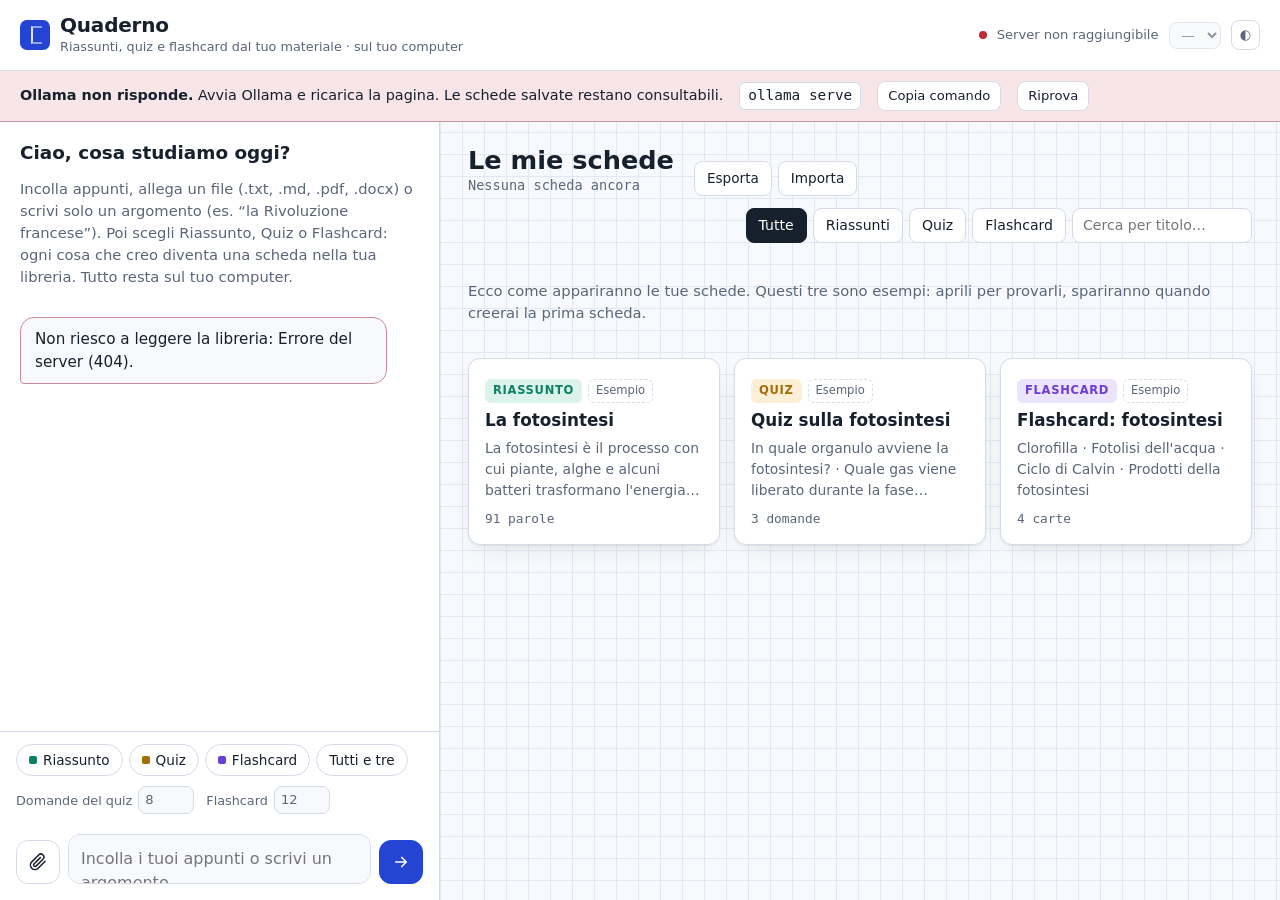
==== web/index.html @ 77e9169e "Primo commit: Quaderno Locale App di studio locale (FastAPI + Ollama + SQLite) che genera riassunti," ====
<!DOCTYPE html>
<html lang="it">
<head>
<meta charset="utf-8">
<meta name="viewport" content="width=device-width, initial-scale=1">
<title>Quaderno locale</title>
<link rel="stylesheet" href="styles.css">
</head>
<body>
<header class="top">
  <div class="logo">
    <div class="logo-mark" aria-hidden="true"></div>
    <div><h1>Quaderno</h1><small>Riassunti, quiz e flashcard dal tuo materiale · sul tuo computer</small></div>
  </div>
  <div class="status" id="status">
    <span class="dot" id="olDot"></span>
    <span class="mtxt" id="olTxt">Controllo Ollama…</span>
    <select id="modelSel" aria-label="Modello attivo" disabled><option>—</option></select>
    <button class="themebtn" id="themeBtn" title="Cambia tema" aria-label="Cambia tema">◐</button>
  </div>
</header>
<div class="banner" id="banner" role="status">
  <span id="bannerTxt"><b>Ollama non risponde.</b> Avvia Ollama e ricarica la pagina. Le schede salvate restano consultabili.</span>
  <code id="bannerCmd">ollama serve</code>
  <button id="bannerCopy">Copia comando</button>
  <button id="bannerRetry">Riprova</button>
</div>
<nav class="tabs" role="tablist">
  <button role="tab" id="tabChat" aria-selected="true">Chat</button>
  <button role="tab" id="tabLib" aria-selected="false">Le mie schede <span id="tabCount"></span></button>
</nav>

<main class="app" id="app" data-tab="chat">
  <section class="chat" aria-label="Chat con il tutor">
    <div class="chat-log" id="log">
      <div class="intro">
        <h2>Ciao, cosa studiamo oggi?</h2>
        <p>Incolla appunti, allega un file (.txt, .md, .pdf, .docx) o scrivi solo un argomento (es. “la Rivoluzione francese”). Poi scegli Riassunto, Quiz o Flashcard: ogni cosa che creo diventa una scheda nella tua libreria. Tutto resta sul tuo computer.</p>
      </div>
    </div>
    <div class="composer">
      <div class="chips" id="chips">
        <button class="chip" data-ask="summary"><span class="sw t-summary"></span>Riassunto</button>
        <button class="chip" data-ask="quiz"><span class="sw t-quiz"></span>Quiz</button>
        <button class="chip" data-ask="flashcards"><span class="sw t-flashcards"></span>Flashcard</button>
        <button class="chip" data-ask="all">Tutti e tre</button>
      </div>
      <div class="counts">
        <label>Domande del quiz <input type="number" id="nQuiz" min="3" max="20" value="8"></label>
        <label>Flashcard <input type="number" id="nCards" min="4" max="40" value="12"></label>
      </div>
      <div class="attached" id="attached" hidden></div>
      <div class="input-row">
        <label class="iconbtn" for="file" title="Allega un file (.txt, .md, .pdf, .docx)">
          <svg width="18" height="18" viewBox="0 0 24 24" fill="none" stroke="currentColor" stroke-width="2" stroke-linecap="round" stroke-linejoin="round" aria-hidden="true"><path d="M21.4 11.1l-9.2 9.2a6 6 0 01-8.5-8.5l9.2-9.2a4 4 0 015.7 5.7l-9.2 9.2a2 2 0 01-2.8-2.8l8.5-8.5"/></svg>
          <span style="position:absolute;width:1px;height:1px;overflow:hidden;clip:rect(0 0 0 0)">Allega file</span>
        </label>
        <input type="file" id="file" accept=".txt,.md,.markdown,.pdf,.docx,text/plain,application/pdf,application/vnd.openxmlformats-officedocument.wordprocessingml.document" hidden>
        <textarea id="input" rows="1" placeholder="Incolla i tuoi appunti o scrivi un argomento…"></textarea>
        <button class="iconbtn send" id="send" title="Invia" aria-label="Invia">
          <svg width="18" height="18" viewBox="0 0 24 24" fill="none" stroke="currentColor" stroke-width="2.2" stroke-linecap="round" stroke-linejoin="round" aria-hidden="true"><path d="M5 12h14M13 6l6 6-6 6"/></svg>
        </button>
      </div>
    </div>
  </section>

  <section class="library" aria-label="Libreria schede">
    <div class="lib-head">
      <div><h2>Le mie schede</h2><div class="count" id="count"></div></div>
      <div class="lib-tools">
        <button id="exportBtn" title="Scarica tutte le schede in un file JSON">Esporta</button>
        <button id="importBtn" title="Reimporta schede da un file JSON">Importa</button>
        <input type="file" id="importFile" accept=".json,application/json" hidden>
      </div>
      <div class="filters" id="filters">
        <button data-f="all" aria-pressed="true">Tutte</button>
        <button data-f="summary" aria-pressed="false">Riassunti</button>
        <button data-f="quiz" aria-pressed="false">Quiz</button>
        <button data-f="flashcards" aria-pressed="false">Flashcard</button>
        <input type="search" id="search" placeholder="Cerca per titolo…" aria-label="Cerca schede">
      </div>
    </div>
    <div class="grid" id="grid"></div>
  </section>
</main>

<div class="viewer" id="viewer" role="dialog" aria-modal="true" aria-labelledby="vTitle">
  <div class="sheet" id="sheet"></div>
</div>

<script src="vendor/marked.min.js"></script>
<script src="vendor/purify.min.js"></script>
<script src="app.js"></script>
</body>
</html>
---- web/styles.css ----
/* Derivato da reference/quaderno-reference.html. Font di sistema: nessuna richiesta di rete esterna. */
/* Layout: notebook on squared paper. Left column = chat with the tutor, right = library of saved cards. Phone: two tabs. */
:root {
  --paper: #f7f9fc;
  --sheet: #ffffff;
  --grid: #e2e8f1;
  --ink: #17202d;
  --ink-soft: #5a6678;
  --pen: #2445d4;
  --pen-soft: #e6ebfd;
  --sum: #0d7f66;   --sum-soft: #dcf3ec;
  --quiz: #a86a06;  --quiz-soft: #fbefd6;
  --card: #6d3bd8;  --card-soft: #ece4fc;
  --good: #11804a;  --bad: #c0283c;
  --line: #d5dce7;
  --shadow: 0 1px 2px rgba(23,32,45,.06), 0 8px 24px -12px rgba(23,32,45,.18);
  --f-display: ui-rounded, "SF Pro Rounded", "Segoe UI Variable Display", "Segoe UI", "Cantarell", "Ubuntu", system-ui, sans-serif;
  --f-body: system-ui, -apple-system, "Segoe UI", "Noto Sans", "Ubuntu", "Cantarell", sans-serif;
  --f-mono: ui-monospace, "SF Mono", "Cascadia Mono", "JetBrains Mono", "DejaVu Sans Mono", monospace;
  color-scheme: light;
}
@media (prefers-color-scheme: dark) {
  :root:not([data-theme="light"]) {
    --paper: #10151d; --sheet: #171e29; --grid: #1c2431; --ink: #e8edf5; --ink-soft: #97a3b6;
    --pen: #8aa2ff; --pen-soft: #1f2a4d; --sum: #4fd1ad; --sum-soft: #12352d; --quiz: #f0b545; --quiz-soft: #3a2c10;
    --card: #b69cff; --card-soft: #2c2148; --good: #4ccf86; --bad: #ff6b7d; --line: #2a3445;
    --shadow: 0 1px 2px rgba(0,0,0,.3), 0 8px 24px -12px rgba(0,0,0,.6);
    color-scheme: dark;
  }
}
:root[data-theme="dark"] {
  --paper: #10151d; --sheet: #171e29; --grid: #1c2431; --ink: #e8edf5; --ink-soft: #97a3b6;
  --pen: #8aa2ff; --pen-soft: #1f2a4d; --sum: #4fd1ad; --sum-soft: #12352d; --quiz: #f0b545; --quiz-soft: #3a2c10;
  --card: #b69cff; --card-soft: #2c2148; --good: #4ccf86; --bad: #ff6b7d; --line: #2a3445;
  --shadow: 0 1px 2px rgba(0,0,0,.3), 0 8px 24px -12px rgba(0,0,0,.6);
  color-scheme: dark;
}
* { box-sizing: border-box; }
html, body { height: 100%; margin: 0; }
body {
  font-family: var(--f-body); color: var(--ink); background-color: var(--paper);
  background-image: linear-gradient(var(--grid) 1px, transparent 1px), linear-gradient(90deg, var(--grid) 1px, transparent 1px);
  background-size: 22px 22px; font-size: 16px; line-height: 1.5;
  display: flex; flex-direction: column;
}
button, input, textarea, select { font: inherit; color: inherit; }
button { cursor: pointer; }
:focus-visible { outline: 2px solid var(--pen); outline-offset: 2px; }
h1, h2, h3 { font-family: var(--f-display); text-wrap: balance; margin: 0; line-height: 1.15; }

header.top {
  display: flex; align-items: center; gap: 16px; padding: 14px 20px;
  background: var(--sheet); border-bottom: 1px solid var(--line);
}
.logo { display: flex; align-items: center; gap: 10px; }
.logo-mark { width: 30px; height: 30px; border-radius: 7px; background: var(--pen); position: relative; }
.logo-mark::after { content: ""; position: absolute; inset: 6px 8px 6px 11px; border-left: 2px solid rgba(255,255,255,.85); border-top: 2px solid rgba(255,255,255,.5); border-bottom: 2px solid rgba(255,255,255,.5); }
.logo h1 { font-size: 1.25rem; font-weight: 700; letter-spacing: -.01em; }
.logo small { display: block; color: var(--ink-soft); font-size: .8rem; font-family: var(--f-body); }
.store-note { margin-left: auto; font-size: .8rem; color: var(--ink-soft); display: flex; align-items: center; gap: 6px; }
.dot { width: 8px; height: 8px; border-radius: 50%; background: var(--ink-soft); }
.dot.ok { background: var(--good); }
.tabs { display: none; }

main.app { flex: 1; min-height: 0; display: grid; grid-template-columns: minmax(340px, 440px) 1fr; }

/* Chat */
.chat { display: flex; flex-direction: column; min-height: 0; background: var(--sheet); border-right: 1px solid var(--line); }
.chat-log { flex: 1; overflow-y: auto; padding: 20px; display: flex; flex-direction: column; gap: 14px; }
.msg { max-width: 92%; padding: 10px 14px; border-radius: 14px; font-size: .95rem; overflow-wrap: anywhere; }
.msg.user { align-self: flex-end; background: var(--pen); color: #fff; border-bottom-right-radius: 4px; white-space: pre-wrap; }
.msg.bot { align-self: flex-start; background: var(--paper); border: 1px solid var(--line); border-bottom-left-radius: 4px; }
.msg.bot p { margin: 0 0 .5em; } .msg.bot p:last-child { margin-bottom: 0; }
.msg.bot ul, .msg.bot ol { margin: .3em 0; padding-left: 1.2em; }
.msg.thinking { color: var(--ink-soft); font-style: italic; }
.made { display: flex; flex-wrap: wrap; gap: 6px; margin-top: 8px; }
.made button { border: 0; border-radius: 999px; padding: 5px 12px; font-size: .85rem; font-weight: 700; }
.intro { color: var(--ink-soft); font-size: .92rem; }
.intro h2 { color: var(--ink); font-size: 1.15rem; margin-bottom: 6px; }

.composer { border-top: 1px solid var(--line); padding: 12px 16px 16px; display: flex; flex-direction: column; gap: 10px; }
.chips { display: flex; gap: 6px; flex-wrap: wrap; }
.chip { border: 1px solid var(--line); background: var(--sheet); border-radius: 999px; padding: 5px 12px; font-size: .85rem; }
.chip:hover { border-color: var(--pen); color: var(--pen); }
.chip .sw { display: inline-block; width: 8px; height: 8px; border-radius: 2px; margin-right: 6px; vertical-align: 1px; }
.input-row { display: flex; gap: 8px; align-items: flex-end; }
.input-row textarea {
  flex: 1; resize: none; min-height: 48px; max-height: 200px; border: 1px solid var(--line); border-radius: 12px;
  padding: 12px; background: var(--paper);
}
.input-row textarea:focus { outline: none; border-color: var(--pen); }
.iconbtn { width: 44px; height: 44px; border-radius: 12px; border: 1px solid var(--line); background: var(--sheet); display: grid; place-items: center; flex-shrink: 0; }
.iconbtn:hover { border-color: var(--pen); color: var(--pen); }
.send { background: var(--pen); color: #fff; border-color: var(--pen); }
.send:hover { color: #fff; filter: brightness(1.1); }
.send:disabled { opacity: .45; cursor: default; }
.attached { font-size: .82rem; color: var(--ink-soft); display: flex; align-items: center; gap: 8px; }
.attached button { border: 0; background: none; color: var(--bad); padding: 0; font-size: .82rem; }

/* Library */
.library { overflow-y: auto; padding: 24px 28px 40px; min-height: 0; }
.lib-head { display: flex; flex-wrap: wrap; align-items: end; gap: 12px 20px; margin-bottom: 18px; }
.lib-head h2 { font-size: 1.6rem; }
.lib-head .count { font-family: var(--f-mono); font-size: .85rem; color: var(--ink-soft); }
.filters { display: flex; gap: 6px; flex-wrap: wrap; margin-left: auto; align-items: center; }
.filters button { border: 1px solid var(--line); background: var(--sheet); border-radius: 8px; padding: 6px 12px; font-size: .88rem; }
.filters button[aria-pressed="true"] { background: var(--ink); color: var(--sheet); border-color: var(--ink); }
.filters input { border: 1px solid var(--line); background: var(--sheet); border-radius: 8px; padding: 6px 10px; width: 180px; font-size: .88rem; }
.grid { display: grid; grid-template-columns: repeat(auto-fill, minmax(230px, 1fr)); gap: 14px; }
.tile {
  text-align: left; background: var(--sheet); border: 1px solid var(--line); border-radius: 12px; padding: 0;
  box-shadow: var(--shadow); display: flex; flex-direction: column; overflow: hidden; transition: transform .15s ease, border-color .15s;
}
.tile:hover { transform: translateY(-2px); border-color: var(--ink-soft); }
.tile .band { height: 6px; }
.tile .body { padding: 14px 16px 16px; display: flex; flex-direction: column; gap: 8px; flex: 1; }
.tile h3 { font-size: 1.05rem; font-weight: 700; }
.tile .meta { display: flex; justify-content: space-between; gap: 8px; font-size: .8rem; color: var(--ink-soft); margin-top: auto; font-family: var(--f-mono); }
.tile .peek { font-size: .87rem; color: var(--ink-soft); display: -webkit-box; -webkit-line-clamp: 3; -webkit-box-orient: vertical; overflow: hidden; }
.pill { align-self: flex-start; font-size: .72rem; font-weight: 700; text-transform: uppercase; letter-spacing: .06em; padding: 3px 8px; border-radius: 6px; }
.t-summary .band, .sw.t-summary { background: var(--sum); } .t-summary .pill, .pill.t-summary, .made .t-summary { background: var(--sum-soft); color: var(--sum); }
.t-quiz .band, .sw.t-quiz { background: var(--quiz); } .t-quiz .pill, .pill.t-quiz, .made .t-quiz { background: var(--quiz-soft); color: var(--quiz); }
.t-flashcards .band, .sw.t-flashcards { background: var(--card); } .t-flashcards .pill, .pill.t-flashcards, .made .t-flashcards { background: var(--card-soft); color: var(--card); }
.example-tag { font-size: .72rem; color: var(--ink-soft); border: 1px dashed var(--line); border-radius: 6px; padding: 2px 7px; }
.empty-note { grid-column: 1 / -1; color: var(--ink-soft); font-size: .92rem; padding: 4px 0 6px; }

/* Viewer */
.viewer { position: fixed; inset: 0; background: rgba(10,14,22,.5); display: none; align-items: flex-start; justify-content: center; padding: 32px 16px; overflow-y: auto; z-index: 10; }
.viewer.open { display: flex; }
.sheet { background: var(--sheet); border-radius: 16px; width: min(760px, 100%); box-shadow: var(--shadow); border: 1px solid var(--line); overflow: hidden; }
.sheet-head { padding: 20px 24px 16px; border-bottom: 1px solid var(--line); display: flex; gap: 16px; align-items: flex-start; }
.sheet-head .titles { flex: 1; display: flex; flex-direction: column; gap: 6px; }
.sheet-head h2 { font-size: 1.5rem; }
.sheet-head .sub { font-size: .82rem; color: var(--ink-soft); font-family: var(--f-mono); }
.sheet-actions { display: flex; gap: 6px; }
.btn { border: 1px solid var(--line); background: var(--sheet); border-radius: 10px; padding: 8px 14px; font-size: .9rem; font-weight: 700; }
.btn:hover { border-color: var(--ink-soft); }
.btn.primary { background: var(--pen); border-color: var(--pen); color: #fff; }
.btn.danger { color: var(--bad); }
.btn.danger.armed { background: var(--bad); color: #fff; border-color: var(--bad); }
.sheet-body { padding: 22px 24px 28px; }

.prose { max-width: 65ch; }
.prose h1, .prose h2, .prose h3 { margin: 1.1em 0 .4em; font-size: 1.15rem; }
.prose p { margin: 0 0 .8em; }
.prose ul, .prose ol { padding-left: 1.3em; margin: 0 0 .8em; }
.prose li { margin-bottom: .25em; }
.prose strong { color: var(--ink); }
.keypoints { margin-top: 20px; padding: 14px 18px; border-left: 4px solid var(--sum); background: var(--sum-soft); border-radius: 0 10px 10px 0; }
.keypoints h3 { font-size: .9rem; text-transform: uppercase; letter-spacing: .06em; color: var(--sum); margin-bottom: 6px; }
.keypoints ul { margin: 0; padding-left: 1.2em; }

.progress { display: flex; align-items: center; gap: 12px; margin-bottom: 18px; font-family: var(--f-mono); font-size: .85rem; color: var(--ink-soft); }
.bar { flex: 1; height: 6px; background: var(--grid); border-radius: 3px; overflow: hidden; }
.bar i { display: block; height: 100%; background: var(--quiz); transition: width .25s; }
.question { font-size: 1.2rem; font-weight: 700; margin-bottom: 16px; font-family: var(--f-display); }
.options { display: flex; flex-direction: column; gap: 8px; }
.opt { text-align: left; border: 1.5px solid var(--line); background: var(--sheet); border-radius: 10px; padding: 12px 14px; display: flex; gap: 12px; align-items: flex-start; }
.opt:hover:not(:disabled) { border-color: var(--quiz); }
.opt .k { font-family: var(--f-mono); font-size: .85rem; width: 24px; height: 24px; border-radius: 6px; background: var(--grid); display: grid; place-items: center; flex-shrink: 0; }
.opt.right { border-color: var(--good); background: color-mix(in srgb, var(--good) 10%, var(--sheet)); }
.opt.wrong { border-color: var(--bad); background: color-mix(in srgb, var(--bad) 10%, var(--sheet)); }
.opt:disabled { cursor: default; }
.explain { margin-top: 14px; padding: 12px 14px; border-radius: 10px; background: var(--paper); border: 1px solid var(--line); font-size: .93rem; }
.explain b.ok { color: var(--good); } .explain b.ko { color: var(--bad); }
.row-end { display: flex; justify-content: flex-end; gap: 8px; margin-top: 18px; }
.score { text-align: center; padding: 10px 0 4px; }
.score .big { font-family: var(--f-display); font-size: 3.2rem; font-weight: 700; color: var(--quiz); font-variant-numeric: tabular-nums; }
.score p { color: var(--ink-soft); margin: 4px 0 16px; }
.review { text-align: left; display: flex; flex-direction: column; gap: 8px; margin-top: 10px; }
.review div { font-size: .9rem; padding: 8px 12px; border-radius: 8px; background: var(--paper); border-left: 3px solid var(--good); }
.review div.miss { border-left-color: var(--bad); }

.fc-stage { perspective: 1200px; }
.fc { position: relative; height: 280px; cursor: pointer; transform-style: preserve-3d; transition: transform .45s ease; border: 0; background: none; width: 100%; padding: 0; }
.fc.flipped { transform: rotateY(180deg); }
.fc-face { position: absolute; inset: 0; backface-visibility: hidden; border-radius: 14px; padding: 28px; display: flex; flex-direction: column; align-items: center; justify-content: center; text-align: center; border: 1.5px solid var(--line); background: var(--sheet); overflow-y: auto; box-shadow: var(--shadow); }
.fc-face .lbl { position: absolute; top: 12px; left: 16px; font-size: .72rem; text-transform: uppercase; letter-spacing: .08em; color: var(--ink-soft); font-weight: 700; }
.fc-face .txt { font-size: 1.2rem; font-weight: 700; font-family: var(--f-display); }
.fc-back { transform: rotateY(180deg); background: var(--card-soft); border-color: var(--card); }
.fc-back .txt { font-family: var(--f-body); font-weight: 400; font-size: 1.05rem; }
.fc-nav { display: flex; align-items: center; justify-content: space-between; gap: 10px; margin-top: 18px; flex-wrap: wrap; }
.fc-nav .pos { font-family: var(--f-mono); color: var(--ink-soft); font-size: .9rem; }
.fc-nav .grp { display: flex; gap: 8px; }
.know { display: flex; gap: 8px; justify-content: center; margin-top: 14px; }
.know .btn.ok { color: var(--good); } .know .btn.ko { color: var(--bad); }
.hint { text-align: center; color: var(--ink-soft); font-size: .85rem; margin-top: 10px; }

@media (max-width: 820px) {
  main.app { grid-template-columns: 1fr; }
  .tabs { display: flex; gap: 4px; padding: 6px 16px 0; background: var(--sheet); border-bottom: 1px solid var(--line); }
  .tabs button { flex: 1; border: 0; background: none; padding: 10px; font-weight: 700; color: var(--ink-soft); border-bottom: 3px solid transparent; }
  .tabs button[aria-selected="true"] { color: var(--pen); border-bottom-color: var(--pen); }
  main.app[data-tab="chat"] .library, main.app[data-tab="lib"] .chat { display: none; }
  .chat { border-right: 0; }
  .library { padding: 18px 16px 32px; }
  .filters { margin-left: 0; } .filters input { width: 100%; }
  .store-note span.txt { display: none; }
  .fc { height: 240px; }
  .sheet-head { flex-direction: column; }
}
@media (prefers-reduced-motion: reduce) { .fc, .tile, .bar i { transition: none; } }

/* ---------- Aggiunte per la versione locale ---------- */
.status { margin-left: auto; display: flex; align-items: center; gap: 10px; font-size: .82rem; color: var(--ink-soft); }
.status .dot.bad { background: var(--bad); }
.status select { border: 1px solid var(--line); background: var(--paper); border-radius: 8px; padding: 4px 8px; font-size: .82rem; max-width: 220px; }
.status .themebtn { border: 1px solid var(--line); background: var(--sheet); border-radius: 8px; padding: 4px 8px; font-size: .82rem; }
.banner { display: none; gap: 10px 16px; align-items: center; flex-wrap: wrap; padding: 10px 20px; background: color-mix(in srgb, var(--bad) 12%, var(--sheet)); border-bottom: 1px solid color-mix(in srgb, var(--bad) 40%, var(--line)); font-size: .9rem; }
.banner.show { display: flex; }
.banner.warn { background: var(--quiz-soft); border-bottom-color: color-mix(in srgb, var(--quiz) 40%, var(--line)); }
.banner code { font-family: var(--f-mono); background: var(--sheet); border: 1px solid var(--line); border-radius: 6px; padding: 2px 8px; }
.banner button { border: 1px solid var(--line); background: var(--sheet); border-radius: 8px; padding: 4px 10px; font-size: .82rem; }
.counts { display: flex; gap: 12px; flex-wrap: wrap; font-size: .8rem; color: var(--ink-soft); align-items: center; }
.counts label { display: flex; align-items: center; gap: 6px; }
.counts input { width: 56px; border: 1px solid var(--line); background: var(--paper); border-radius: 8px; padding: 3px 6px; font-size: .82rem; }
.chip:disabled { opacity: .45; cursor: default; }
.gen { display: flex; flex-direction: column; gap: 8px; min-width: 240px; }
.gen .bar i { background: var(--pen); }
.gen .bar i.indet { width: 30% !important; animation: indet 1.4s ease-in-out infinite; }
@keyframes indet { 0% { margin-left: -30%; } 100% { margin-left: 100%; } }
.gen .row { display: flex; align-items: center; gap: 10px; justify-content: space-between; font-size: .85rem; color: var(--ink-soft); }
.gen .row button { border: 1px solid var(--line); background: var(--sheet); border-radius: 8px; padding: 3px 10px; font-size: .8rem; color: var(--bad); }
.msg.err { border-color: color-mix(in srgb, var(--bad) 45%, var(--line)); }
.lib-tools { display: flex; gap: 6px; }
.lib-tools button { border: 1px solid var(--line); background: var(--sheet); border-radius: 8px; padding: 6px 12px; font-size: .85rem; }
.lib-tools button:hover { border-color: var(--pen); color: var(--pen); }
.tile { color: inherit; font: inherit; cursor: pointer; }
@media (max-width: 820px) {
  .status .mtxt { display: none; }
  .status select { max-width: 130px; }
  header.top { padding: 12px 16px; }
  .banner { padding: 10px 16px; }
}
@media (prefers-reduced-motion: reduce) { .gen .bar i.indet { animation: none; } }
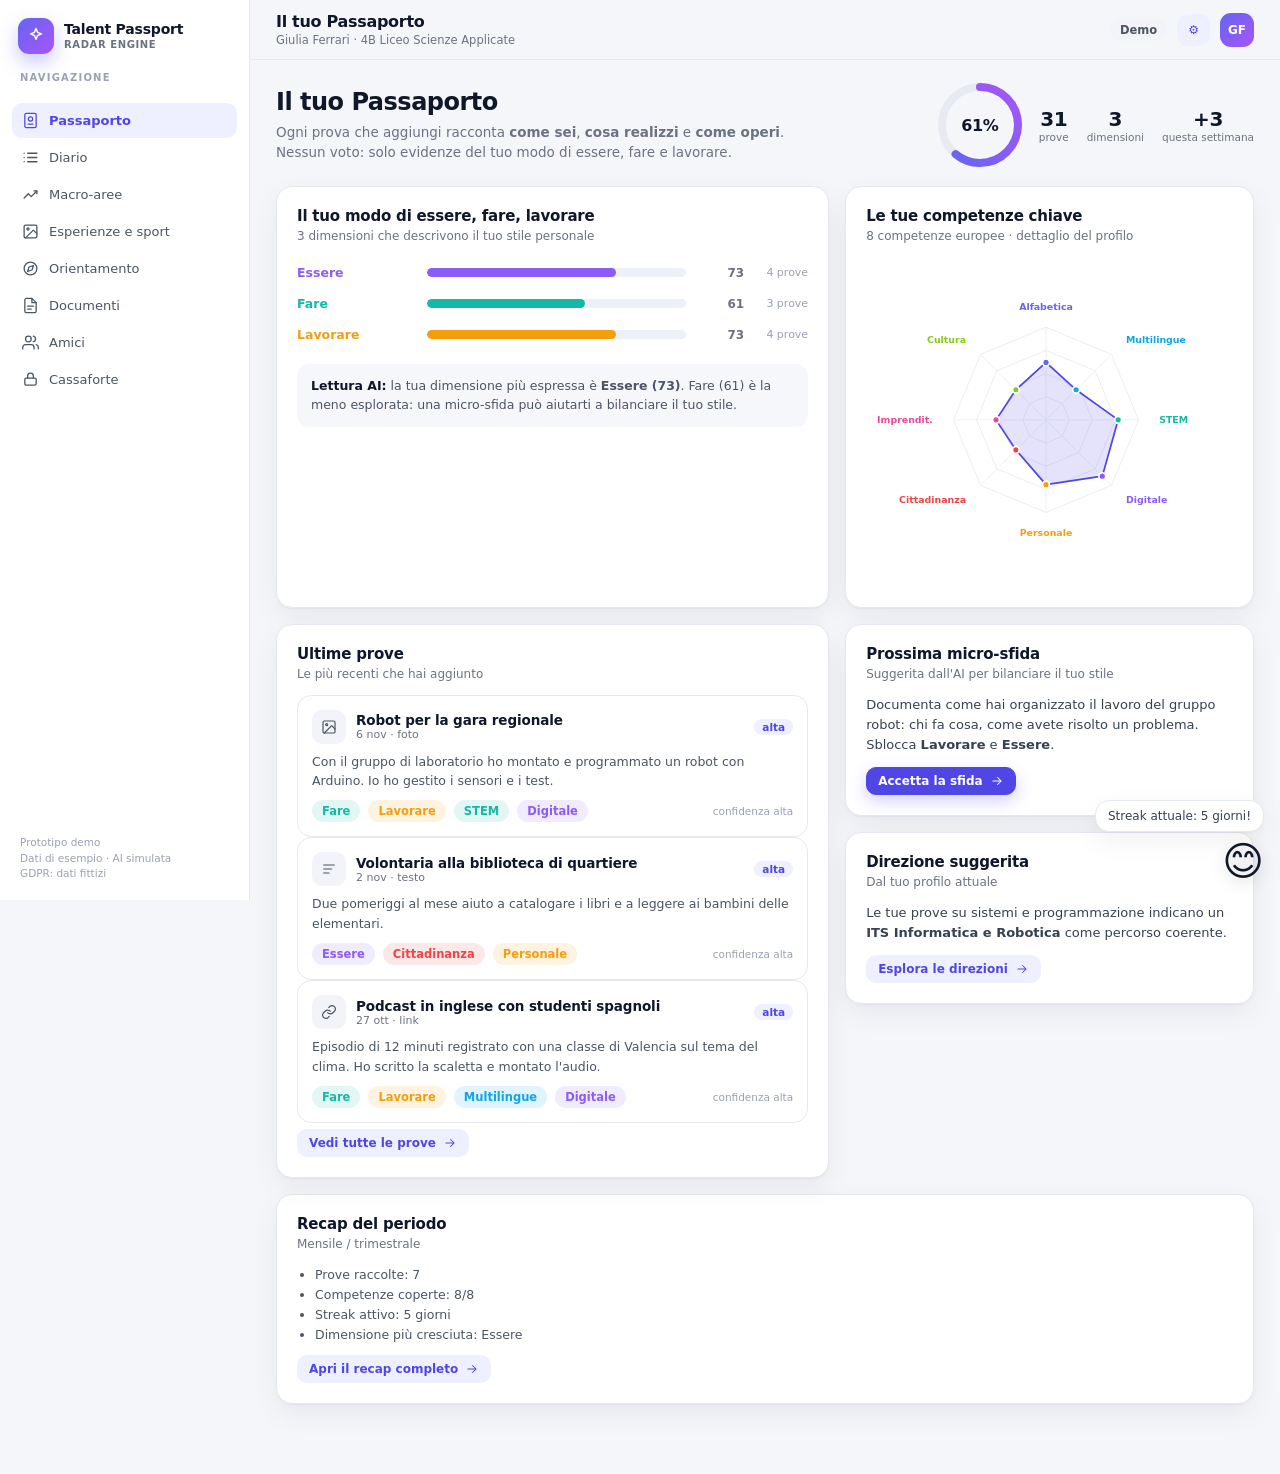
==== commit db80c9f9: "Integra il tutor AI (ex Quaderno) in Talent Radar - Talent Radar spostato in web/ e servito dal back" ====
--- a/web/index.html
+++ b/web/index.html
@@ -1,95 +1,32 @@
 <!DOCTYPE html>
 <html lang="it">
 <head>
-<meta charset="utf-8">
-<meta name="viewport" content="width=device-width, initial-scale=1">
-<title>Quaderno locale</title>
-<link rel="stylesheet" href="styles.css">
+<meta charset="UTF-8" />
+<meta name="viewport" content="width=device-width, initial-scale=1.0" />
+<title>Talent Passport – Radar engine</title>
+<link rel="icon" href="data:image/svg+xml,%3Csvg xmlns='http://www.w3.org/2000/svg' viewBox='0 0 100 100'%3E%3Ctext y='.9em' font-size='90'%3E%F0%9F%90%BC%3C/text%3E%3C/svg%3E" />
+<meta name="description" content="Talent Radar – Passaporto dei talenti: prove, badge, feedback e AI per scoprire e far crescere i talenti." />
+<link rel="stylesheet" href="styles.css" />
+<link rel="stylesheet" href="tutor.css" />
 </head>
 <body>
-<header class="top">
-  <div class="logo">
-    <div class="logo-mark" aria-hidden="true"></div>
-    <div><h1>Quaderno</h1><small>Riassunti, quiz e flashcard dal tuo materiale · sul tuo computer</small></div>
+<div class="app">
+  <aside class="sidebar" id="sidebar"></aside>
+  <div class="main">
+    <header class="topbar" id="topbar"></header>
+    <div id="view"></div>
   </div>
-  <div class="status" id="status">
-    <span class="dot" id="olDot"></span>
-    <span class="mtxt" id="olTxt">Controllo Ollama…</span>
-    <select id="modelSel" aria-label="Modello attivo" disabled><option>—</option></select>
-    <button class="themebtn" id="themeBtn" title="Cambia tema" aria-label="Cambia tema">◐</button>
-  </div>
-</header>
-<div class="banner" id="banner" role="status">
-  <span id="bannerTxt"><b>Ollama non risponde.</b> Avvia Ollama e ricarica la pagina. Le schede salvate restano consultabili.</span>
-  <code id="bannerCmd">ollama serve</code>
-  <button id="bannerCopy">Copia comando</button>
-  <button id="bannerRetry">Riprova</button>
 </div>
-<nav class="tabs" role="tablist">
-  <button role="tab" id="tabChat" aria-selected="true">Chat</button>
-  <button role="tab" id="tabLib" aria-selected="false">Le mie schede <span id="tabCount"></span></button>
-</nav>
+<div class="toast" id="toast"></div>
+<div class="modal-root" id="modalRoot"></div>
 
-<main class="app" id="app" data-tab="chat">
-  <section class="chat" aria-label="Chat con il tutor">
-    <div class="chat-log" id="log">
-      <div class="intro">
-        <h2>Ciao, cosa studiamo oggi?</h2>
-        <p>Incolla appunti, allega un file (.txt, .md, .pdf, .docx) o scrivi solo un argomento (es. “la Rivoluzione francese”). Poi scegli Riassunto, Quiz o Flashcard: ogni cosa che creo diventa una scheda nella tua libreria. Tutto resta sul tuo computer.</p>
-      </div>
-    </div>
-    <div class="composer">
-      <div class="chips" id="chips">
-        <button class="chip" data-ask="summary"><span class="sw t-summary"></span>Riassunto</button>
-        <button class="chip" data-ask="quiz"><span class="sw t-quiz"></span>Quiz</button>
-        <button class="chip" data-ask="flashcards"><span class="sw t-flashcards"></span>Flashcard</button>
-        <button class="chip" data-ask="all">Tutti e tre</button>
-      </div>
-      <div class="counts">
-        <label>Domande del quiz <input type="number" id="nQuiz" min="3" max="20" value="8"></label>
-        <label>Flashcard <input type="number" id="nCards" min="4" max="40" value="12"></label>
-      </div>
-      <div class="attached" id="attached" hidden></div>
-      <div class="input-row">
-        <label class="iconbtn" for="file" title="Allega un file (.txt, .md, .pdf, .docx)">
-          <svg width="18" height="18" viewBox="0 0 24 24" fill="none" stroke="currentColor" stroke-width="2" stroke-linecap="round" stroke-linejoin="round" aria-hidden="true"><path d="M21.4 11.1l-9.2 9.2a6 6 0 01-8.5-8.5l9.2-9.2a4 4 0 015.7 5.7l-9.2 9.2a2 2 0 01-2.8-2.8l8.5-8.5"/></svg>
-          <span style="position:absolute;width:1px;height:1px;overflow:hidden;clip:rect(0 0 0 0)">Allega file</span>
-        </label>
-        <input type="file" id="file" accept=".txt,.md,.markdown,.pdf,.docx,text/plain,application/pdf,application/vnd.openxmlformats-officedocument.wordprocessingml.document" hidden>
-        <textarea id="input" rows="1" placeholder="Incolla i tuoi appunti o scrivi un argomento…"></textarea>
-        <button class="iconbtn send" id="send" title="Invia" aria-label="Invia">
-          <svg width="18" height="18" viewBox="0 0 24 24" fill="none" stroke="currentColor" stroke-width="2.2" stroke-linecap="round" stroke-linejoin="round" aria-hidden="true"><path d="M5 12h14M13 6l6 6-6 6"/></svg>
-        </button>
-      </div>
-    </div>
-  </section>
-
-  <section class="library" aria-label="Libreria schede">
-    <div class="lib-head">
-      <div><h2>Le mie schede</h2><div class="count" id="count"></div></div>
-      <div class="lib-tools">
-        <button id="exportBtn" title="Scarica tutte le schede in un file JSON">Esporta</button>
-        <button id="importBtn" title="Reimporta schede da un file JSON">Importa</button>
-        <input type="file" id="importFile" accept=".json,application/json" hidden>
-      </div>
-      <div class="filters" id="filters">
-        <button data-f="all" aria-pressed="true">Tutte</button>
-        <button data-f="summary" aria-pressed="false">Riassunti</button>
-        <button data-f="quiz" aria-pressed="false">Quiz</button>
-        <button data-f="flashcards" aria-pressed="false">Flashcard</button>
-        <input type="search" id="search" placeholder="Cerca per titolo…" aria-label="Cerca schede">
-      </div>
-    </div>
-    <div class="grid" id="grid"></div>
-  </section>
-</main>
-
-<div class="viewer" id="viewer" role="dialog" aria-modal="true" aria-labelledby="vTitle">
-  <div class="sheet" id="sheet"></div>
-</div>
-
+<script src="data.js"></script>
+<script src="ui.js"></script>
+<script src="pages.js"></script>
+<script src="pages_extra.js"></script>
+<script src="app.js"></script>
 <script src="vendor/marked.min.js"></script>
 <script src="vendor/purify.min.js"></script>
-<script src="app.js"></script>
+<script src="tutor.js"></script>
 </body>
 </html>
--- a/web/styles.css
+++ b/web/styles.css
@@ -1,235 +1,123 @@
-/* Derivato da reference/quaderno-reference.html. Font di sistema: nessuna richiesta di rete esterna. */
-/* Layout: notebook on squared paper. Left column = chat with the tutor, right = library of saved cards. Phone: two tabs. */
-:root {
-  --paper: #f7f9fc;
-  --sheet: #ffffff;
-  --grid: #e2e8f1;
-  --ink: #17202d;
-  --ink-soft: #5a6678;
-  --pen: #2445d4;
-  --pen-soft: #e6ebfd;
-  --sum: #0d7f66;   --sum-soft: #dcf3ec;
-  --quiz: #a86a06;  --quiz-soft: #fbefd6;
-  --card: #6d3bd8;  --card-soft: #ece4fc;
-  --good: #11804a;  --bad: #c0283c;
-  --line: #d5dce7;
-  --shadow: 0 1px 2px rgba(23,32,45,.06), 0 8px 24px -12px rgba(23,32,45,.18);
-  --f-display: ui-rounded, "SF Pro Rounded", "Segoe UI Variable Display", "Segoe UI", "Cantarell", "Ubuntu", system-ui, sans-serif;
-  --f-body: system-ui, -apple-system, "Segoe UI", "Noto Sans", "Ubuntu", "Cantarell", sans-serif;
-  --f-mono: ui-monospace, "SF Mono", "Cascadia Mono", "JetBrains Mono", "DejaVu Sans Mono", monospace;
-  color-scheme: light;
-}
-@media (prefers-color-scheme: dark) {
-  :root:not([data-theme="light"]) {
-    --paper: #10151d; --sheet: #171e29; --grid: #1c2431; --ink: #e8edf5; --ink-soft: #97a3b6;
-    --pen: #8aa2ff; --pen-soft: #1f2a4d; --sum: #4fd1ad; --sum-soft: #12352d; --quiz: #f0b545; --quiz-soft: #3a2c10;
-    --card: #b69cff; --card-soft: #2c2148; --good: #4ccf86; --bad: #ff6b7d; --line: #2a3445;
-    --shadow: 0 1px 2px rgba(0,0,0,.3), 0 8px 24px -12px rgba(0,0,0,.6);
-    color-scheme: dark;
-  }
-}
-:root[data-theme="dark"] {
-  --paper: #10151d; --sheet: #171e29; --grid: #1c2431; --ink: #e8edf5; --ink-soft: #97a3b6;
-  --pen: #8aa2ff; --pen-soft: #1f2a4d; --sum: #4fd1ad; --sum-soft: #12352d; --quiz: #f0b545; --quiz-soft: #3a2c10;
-  --card: #b69cff; --card-soft: #2c2148; --good: #4ccf86; --bad: #ff6b7d; --line: #2a3445;
-  --shadow: 0 1px 2px rgba(0,0,0,.3), 0 8px 24px -12px rgba(0,0,0,.6);
-  color-scheme: dark;
-}
-* { box-sizing: border-box; }
-html, body { height: 100%; margin: 0; }
-body {
-  font-family: var(--f-body); color: var(--ink); background-color: var(--paper);
-  background-image: linear-gradient(var(--grid) 1px, transparent 1px), linear-gradient(90deg, var(--grid) 1px, transparent 1px);
-  background-size: 22px 22px; font-size: 16px; line-height: 1.5;
-  display: flex; flex-direction: column;
-}
-button, input, textarea, select { font: inherit; color: inherit; }
-button { cursor: pointer; }
-:focus-visible { outline: 2px solid var(--pen); outline-offset: 2px; }
-h1, h2, h3 { font-family: var(--f-display); text-wrap: balance; margin: 0; line-height: 1.15; }
+*{box-sizing:border-box}
+:root{--bg:#f5f6fa;--surface:#fff;--surface2:#f6f7fb;--soft:#f3f4f9;--track:#eef0f7;--ink:#0f172a;--text:#374151;--text2:#4b5563;--muted:#6b7280;--label:#9aa1b1;--line:#e6e8ef;--line-soft:#c7cbe0;--accent:#4f46e5;--accent-soft:#eef0ff;--violet:#8b5cf6;--green:#10b981;--amber:#f59e0b;--rose:#ef4444;--radius:16px;--shadow:0 1px 2px rgba(15,23,42,.04),0 10px 28px rgba(15,23,42,.06)}
+[data-theme="dark"]{--bg:#0b1220;--surface:#111a2c;--surface2:#16223a;--soft:#1b2942;--track:#253150;--ink:#e7ecf5;--text:#cbd5e1;--text2:#9aa7bd;--muted:#8b97ad;--label:#6b7890;--line:#24304a;--line-soft:#33425f;--accent:#818cf8;--accent-soft:#2a3160;--violet:#a78bfa;--green:#34d399;--amber:#fbbf24;--rose:#fb7185;--shadow:0 1px 2px rgba(0,0,0,.4),0 10px 28px rgba(0,0,0,.35)}
+html,body{margin:0;min-height:100%}
+body{font-family:"Segoe UI",system-ui,-apple-system,sans-serif;background:var(--bg);color:var(--ink);-webkit-font-smoothing:antialiased;transition:background .25s,color .25s}
+h1,h2,h3,h4,p{margin:0}button{font:inherit;cursor:pointer;border:0;background:none;color:inherit}input,textarea{font:inherit;color:inherit}a{color:inherit;text-decoration:none}.ic{flex:none;display:block}
+.app{display:flex;min-height:100vh}
+.sidebar{width:250px;flex:0 0 250px;background:var(--surface);border-right:1px solid var(--line);height:100vh;position:sticky;top:0;display:flex;flex-direction:column;padding:18px 12px;gap:18px}
+.brand{display:flex;align-items:center;gap:10px;padding:0 6px}
+.brand-mark{width:36px;height:36px;border-radius:11px;flex:none;background:linear-gradient(135deg,#6366f1,#a855f7);display:grid;place-items:center;color:#fff;box-shadow:0 8px 18px rgba(99,102,241,.35)}
+.brand-name{font-weight:700;font-size:14px;letter-spacing:-.2px;line-height:1.1}
+.brand-sub{font-size:10px;color:var(--muted);letter-spacing:.06em;text-transform:uppercase;font-weight:600;margin-top:2px}
+.role-switch{display:flex;background:var(--soft);border-radius:11px;padding:3px;gap:3px}
+.role-switch button{flex:1;padding:7px 4px;border-radius:8px;font-size:11.5px;font-weight:600;color:var(--muted)}
+.role-switch button.on{background:var(--surface);color:var(--accent);box-shadow:0 1px 3px rgba(15,23,42,.12)}
+.nav-label{font-size:10px;letter-spacing:.12em;text-transform:uppercase;color:var(--label);padding:0 8px;margin-bottom:2px;font-weight:700}
+.nav{display:flex;flex-direction:column;gap:2px}
+.nav-item{display:flex;align-items:center;gap:10px;padding:9px 10px;border-radius:10px;color:var(--text2);font-size:13px;font-weight:500;transition:.15s}
+.nav-item:hover{background:var(--surface2);color:var(--ink)}
+.nav-item.on{background:var(--accent-soft);color:var(--accent);font-weight:650}
+.nav-badge{margin-left:auto;background:var(--accent);color:#fff;font-size:10px;font-weight:700;padding:1px 7px;border-radius:99px}
+.side-foot{margin-top:auto;font-size:10.5px;color:var(--label);padding:0 8px;line-height:1.5}
+.main{flex:1;min-width:0;display:flex;flex-direction:column}
+.topbar{position:sticky;top:0;z-index:20;display:flex;align-items:center;justify-content:space-between;gap:14px;padding:12px 26px;background:rgba(245,246,250,.86);backdrop-filter:blur(10px);border-bottom:1px solid var(--line)}
+[data-theme="dark"] .topbar{background:rgba(11,18,32,.86)}
+.tb-title{font-size:16px;font-weight:700;letter-spacing:-.3px}
+.tb-sub{font-size:11.5px;color:var(--muted);margin-top:2px}
+.tb-right{display:flex;align-items:center;gap:10px}
+.avatar{width:34px;height:34px;border-radius:11px;background:linear-gradient(135deg,#6366f1,#a855f7);display:grid;place-items:center;color:#fff;font-weight:700;font-size:12px}
+#view{padding:22px 26px 70px;max-width:1180px;width:100%;margin:0 auto}
+.card{background:var(--surface);border:1px solid var(--line);border-radius:var(--radius);box-shadow:var(--shadow);padding:20px;transition:background .25s,border-color .25s}
+.grid{display:grid;gap:16px}
+.g2{grid-template-columns:1.15fr .85fr}
+.g3{grid-template-columns:repeat(3,1fr)}
+@media(max-width:1050px){.g2,.g3{grid-template-columns:1fr}}
+.btn{display:inline-flex;align-items:center;gap:7px;padding:9px 15px;border-radius:10px;font-size:13px;font-weight:600;border:1px solid var(--line);background:var(--surface);color:var(--ink);transition:.15s}
+.btn:hover{background:var(--surface2)}
+.btn.primary{background:var(--accent);border-color:var(--accent);color:#fff;box-shadow:0 6px 16px rgba(79,70,229,.25)}
+.btn.primary:hover{background:#4338ca}
+.btn.soft{background:var(--accent-soft);border-color:transparent;color:var(--accent)}
+.btn.sm{padding:6px 11px;font-size:12px}
+.chip{display:inline-flex;align-items:center;gap:5px;padding:4px 10px;border-radius:99px;font-size:11.5px;font-weight:600;background:var(--soft);color:var(--text2)}
+.chip.filter{cursor:pointer;border:1px solid transparent}
+.chip.filter.on{background:var(--accent);color:#fff}
+.hero{display:flex;align-items:center;justify-content:space-between;gap:20px;flex-wrap:wrap;margin-bottom:18px}
+.hero h1{font-size:24px;letter-spacing:-.5px}
+.hero p{color:var(--muted);font-size:13.5px;margin-top:6px;line-height:1.5;max-width:560px}
+.hero-side{display:flex;align-items:center;gap:16px}
+.ring-wrap{position:relative;width:86px;height:86px}
+.ring-wrap svg{width:100%;height:100%}
+.ring-val{position:absolute;inset:0;display:grid;place-items:center;font-weight:700;font-size:16px;letter-spacing:-.3px}
+.stats{display:flex;gap:18px}
+.stat-box{text-align:center}
+.stat-num{font-size:20px;font-weight:700;letter-spacing:-.4px}
+.stat-lbl{font-size:10.5px;color:var(--muted)}
+.section-title{font-size:15px;font-weight:700;letter-spacing:-.2px;margin-bottom:4px}
+.section-sub{font-size:12px;color:var(--muted);margin-bottom:14px}
+.bar-row{display:flex;align-items:center;gap:12px;padding:8px 0}
+.bar-name{width:118px;font-size:12.5px;font-weight:600;flex:none}
+.bar-track{flex:1;height:9px;background:var(--track);border-radius:99px;overflow:hidden}
+.bar-fill{height:100%;border-radius:99px;transition:width .7s cubic-bezier(.2,.8,.2,1)}
+.bar-val{width:46px;text-align:right;font-size:12px;font-weight:700;color:var(--muted)}
+.bar-count{width:52px;text-align:right;font-size:11px;color:var(--label)}
+.evidence{border:1px solid var(--line);border-radius:14px;padding:14px;transition:.15s;cursor:pointer}
+.evidence:hover{border-color:var(--line-soft);background:var(--surface2)}
+.evidence-head{display:flex;align-items:center;gap:10px;margin-bottom:8px}
+.evidence-icon{width:34px;height:34px;border-radius:10px;display:grid;place-items:center;background:var(--soft);color:var(--text2);flex:none}
+.evidence-title{font-weight:650;font-size:13.5px;letter-spacing:-.1px}
+.evidence-date{font-size:11px;color:var(--muted)}
+.evidence-desc{font-size:12.5px;color:var(--text2);line-height:1.55}
+.evidence-foot{display:flex;align-items:center;gap:8px;margin-top:10px;flex-wrap:wrap}
+.conf{font-size:10.5px;padding:2px 8px;border-radius:99px;background:var(--accent-soft);color:var(--accent);font-weight:700}
+.toast{position:fixed;left:50%;bottom:24px;transform:translateX(-50%) translateY(12px);background:#111827;color:#fff;padding:11px 18px;border-radius:12px;font-size:13px;font-weight:600;opacity:0;pointer-events:none;transition:.25s;z-index:100;box-shadow:0 8px 24px rgba(0,0,0,.25)}
+.toast.on{opacity:1;transform:translateX(-50%) translateY(0)}
+.modal-root{position:fixed;inset:0;display:none;z-index:50}
+.modal-root.on{display:block}
+.modal-backdrop{position:absolute;inset:0;background:rgba(15,23,42,.45);backdrop-filter:blur(2px)}
+.modal-card{position:relative;margin:40px auto;background:var(--surface);border-radius:20px;max-width:720px;width:calc(100% - 32px);box-shadow:0 24px 60px rgba(0,0,0,.25);padding:26px;max-height:calc(100vh - 80px);overflow:auto}
+.modal-close{position:absolute;top:14px;right:14px;width:32px;height:32px;border-radius:9px;background:var(--soft);display:grid;place-items:center;color:var(--text2)}
+.form-row{display:flex;flex-direction:column;gap:6px;margin-bottom:14px}
+.form-row label{font-size:12px;font-weight:700;color:var(--text2)}
+.form-row input,.form-row textarea,.form-row select{border:1px solid var(--line);border-radius:10px;padding:10px 12px;background:var(--surface);color:var(--ink)}
+.form-row textarea{resize:vertical;min-height:80px}
+.seg{display:flex;gap:6px;flex-wrap:wrap}
+.seg button{padding:8px 12px;border-radius:9px;border:1px solid var(--line);background:var(--surface);color:var(--ink);font-size:12.5px;font-weight:600;display:inline-flex;align-items:center;gap:6px}
+.seg button.on{background:var(--accent);border-color:var(--accent);color:#fff}
+.kpi{background:var(--surface);border:1px solid var(--line);border-radius:14px;padding:14px 16px}
+.kpi .v{font-size:22px;font-weight:700;letter-spacing:-.4px;margin-top:4px}
+.kpi .l{font-size:11px;color:var(--muted);font-weight:600}
+.trow{display:flex;align-items:center;gap:14px;padding:12px 14px;border:1px solid var(--line);border-radius:12px;background:var(--surface);cursor:pointer;transition:.15s}
+.trow:hover{border-color:var(--line-soft);background:var(--surface2)}
+.trow .av{width:36px;height:36px;border-radius:11px;display:grid;place-items:center;color:#fff;font-weight:700;font-size:12px;flex:none}
+.trow .info{flex:1;min-width:0}
+.trow .name{font-weight:650;font-size:13.5px}
+.trow .meta{font-size:11.5px;color:var(--muted);margin-top:2px}
+.trow .bar{width:120px;height:7px;background:var(--track);border-radius:99px;overflow:hidden;flex:none}
+.trow .bar>span{display:block;height:100%;border-radius:99px}
+.flag{font-size:10.5px;font-weight:700;padding:3px 9px;border-radius:99px;flex:none}
+.flag.prio{background:#fee2e2;color:#b91c1c}
+.flag.mon{background:#fef3c7;color:#92400e}
+.flag.ok{background:#dcfce7;color:#166534}
+.portfolio{background:var(--surface);border:1px solid var(--line);border-radius:18px;padding:34px;max-width:760px;margin:0 auto}
+.portfolio h2{font-size:20px;margin-bottom:4px}
+.portfolio .muted{color:var(--muted);font-size:12.5px}
+.portfolio hr{border:0;border-top:1px solid var(--line);margin:18px 0}
+.portfolio section{margin-bottom:18px}
+.portfolio h3{font-size:13px;text-transform:uppercase;letter-spacing:.1em;color:var(--muted);margin-bottom:8px;font-weight:700}
+.portfolio ul{margin:0;padding-left:18px;font-size:13px;line-height:1.6;color:var(--text)}
+.portfolio p{font-size:13px;line-height:1.6;color:var(--text)}
+@media print{.sidebar,.topbar,.no-print,.toast,.modal-root,.mascot{display:none!important}#view{padding:0;max-width:none}body{background:#fff}.portfolio{box-shadow:none;border:0}}
+@media(max-width:900px){.app{flex-direction:column}.sidebar{width:100%;flex:none;height:auto;position:static;flex-direction:row;align-items:center;gap:12px;padding:12px 14px;overflow-x:auto}.brand-text{display:none}.nav-label{display:none}.nav{flex-direction:row;gap:4px}.nav-item{white-space:nowrap;padding:8px 9px}.nav-item span{display:none}.side-foot{display:none}#view{padding:18px 16px 60px}.topbar{padding:12px 16px}.g2,.g3{grid-template-columns:1fr}}
 
-header.top {
-  display: flex; align-items: center; gap: 16px; padding: 14px 20px;
-  background: var(--sheet); border-bottom: 1px solid var(--line);
-}
-.logo { display: flex; align-items: center; gap: 10px; }
-.logo-mark { width: 30px; height: 30px; border-radius: 7px; background: var(--pen); position: relative; }
-.logo-mark::after { content: ""; position: absolute; inset: 6px 8px 6px 11px; border-left: 2px solid rgba(255,255,255,.85); border-top: 2px solid rgba(255,255,255,.5); border-bottom: 2px solid rgba(255,255,255,.5); }
-.logo h1 { font-size: 1.25rem; font-weight: 700; letter-spacing: -.01em; }
-.logo small { display: block; color: var(--ink-soft); font-size: .8rem; font-family: var(--f-body); }
-.store-note { margin-left: auto; font-size: .8rem; color: var(--ink-soft); display: flex; align-items: center; gap: 6px; }
-.dot { width: 8px; height: 8px; border-radius: 50%; background: var(--ink-soft); }
-.dot.ok { background: var(--good); }
-.tabs { display: none; }
-
-main.app { flex: 1; min-height: 0; display: grid; grid-template-columns: minmax(340px, 440px) 1fr; }
-
-/* Chat */
-.chat { display: flex; flex-direction: column; min-height: 0; background: var(--sheet); border-right: 1px solid var(--line); }
-.chat-log { flex: 1; overflow-y: auto; padding: 20px; display: flex; flex-direction: column; gap: 14px; }
-.msg { max-width: 92%; padding: 10px 14px; border-radius: 14px; font-size: .95rem; overflow-wrap: anywhere; }
-.msg.user { align-self: flex-end; background: var(--pen); color: #fff; border-bottom-right-radius: 4px; white-space: pre-wrap; }
-.msg.bot { align-self: flex-start; background: var(--paper); border: 1px solid var(--line); border-bottom-left-radius: 4px; }
-.msg.bot p { margin: 0 0 .5em; } .msg.bot p:last-child { margin-bottom: 0; }
-.msg.bot ul, .msg.bot ol { margin: .3em 0; padding-left: 1.2em; }
-.msg.thinking { color: var(--ink-soft); font-style: italic; }
-.made { display: flex; flex-wrap: wrap; gap: 6px; margin-top: 8px; }
-.made button { border: 0; border-radius: 999px; padding: 5px 12px; font-size: .85rem; font-weight: 700; }
-.intro { color: var(--ink-soft); font-size: .92rem; }
-.intro h2 { color: var(--ink); font-size: 1.15rem; margin-bottom: 6px; }
-
-.composer { border-top: 1px solid var(--line); padding: 12px 16px 16px; display: flex; flex-direction: column; gap: 10px; }
-.chips { display: flex; gap: 6px; flex-wrap: wrap; }
-.chip { border: 1px solid var(--line); background: var(--sheet); border-radius: 999px; padding: 5px 12px; font-size: .85rem; }
-.chip:hover { border-color: var(--pen); color: var(--pen); }
-.chip .sw { display: inline-block; width: 8px; height: 8px; border-radius: 2px; margin-right: 6px; vertical-align: 1px; }
-.input-row { display: flex; gap: 8px; align-items: flex-end; }
-.input-row textarea {
-  flex: 1; resize: none; min-height: 48px; max-height: 200px; border: 1px solid var(--line); border-radius: 12px;
-  padding: 12px; background: var(--paper);
-}
-.input-row textarea:focus { outline: none; border-color: var(--pen); }
-.iconbtn { width: 44px; height: 44px; border-radius: 12px; border: 1px solid var(--line); background: var(--sheet); display: grid; place-items: center; flex-shrink: 0; }
-.iconbtn:hover { border-color: var(--pen); color: var(--pen); }
-.send { background: var(--pen); color: #fff; border-color: var(--pen); }
-.send:hover { color: #fff; filter: brightness(1.1); }
-.send:disabled { opacity: .45; cursor: default; }
-.attached { font-size: .82rem; color: var(--ink-soft); display: flex; align-items: center; gap: 8px; }
-.attached button { border: 0; background: none; color: var(--bad); padding: 0; font-size: .82rem; }
-
-/* Library */
-.library { overflow-y: auto; padding: 24px 28px 40px; min-height: 0; }
-.lib-head { display: flex; flex-wrap: wrap; align-items: end; gap: 12px 20px; margin-bottom: 18px; }
-.lib-head h2 { font-size: 1.6rem; }
-.lib-head .count { font-family: var(--f-mono); font-size: .85rem; color: var(--ink-soft); }
-.filters { display: flex; gap: 6px; flex-wrap: wrap; margin-left: auto; align-items: center; }
-.filters button { border: 1px solid var(--line); background: var(--sheet); border-radius: 8px; padding: 6px 12px; font-size: .88rem; }
-.filters button[aria-pressed="true"] { background: var(--ink); color: var(--sheet); border-color: var(--ink); }
-.filters input { border: 1px solid var(--line); background: var(--sheet); border-radius: 8px; padding: 6px 10px; width: 180px; font-size: .88rem; }
-.grid { display: grid; grid-template-columns: repeat(auto-fill, minmax(230px, 1fr)); gap: 14px; }
-.tile {
-  text-align: left; background: var(--sheet); border: 1px solid var(--line); border-radius: 12px; padding: 0;
-  box-shadow: var(--shadow); display: flex; flex-direction: column; overflow: hidden; transition: transform .15s ease, border-color .15s;
-}
-.tile:hover { transform: translateY(-2px); border-color: var(--ink-soft); }
-.tile .band { height: 6px; }
-.tile .body { padding: 14px 16px 16px; display: flex; flex-direction: column; gap: 8px; flex: 1; }
-.tile h3 { font-size: 1.05rem; font-weight: 700; }
-.tile .meta { display: flex; justify-content: space-between; gap: 8px; font-size: .8rem; color: var(--ink-soft); margin-top: auto; font-family: var(--f-mono); }
-.tile .peek { font-size: .87rem; color: var(--ink-soft); display: -webkit-box; -webkit-line-clamp: 3; -webkit-box-orient: vertical; overflow: hidden; }
-.pill { align-self: flex-start; font-size: .72rem; font-weight: 700; text-transform: uppercase; letter-spacing: .06em; padding: 3px 8px; border-radius: 6px; }
-.t-summary .band, .sw.t-summary { background: var(--sum); } .t-summary .pill, .pill.t-summary, .made .t-summary { background: var(--sum-soft); color: var(--sum); }
-.t-quiz .band, .sw.t-quiz { background: var(--quiz); } .t-quiz .pill, .pill.t-quiz, .made .t-quiz { background: var(--quiz-soft); color: var(--quiz); }
-.t-flashcards .band, .sw.t-flashcards { background: var(--card); } .t-flashcards .pill, .pill.t-flashcards, .made .t-flashcards { background: var(--card-soft); color: var(--card); }
-.example-tag { font-size: .72rem; color: var(--ink-soft); border: 1px dashed var(--line); border-radius: 6px; padding: 2px 7px; }
-.empty-note { grid-column: 1 / -1; color: var(--ink-soft); font-size: .92rem; padding: 4px 0 6px; }
-
-/* Viewer */
-.viewer { position: fixed; inset: 0; background: rgba(10,14,22,.5); display: none; align-items: flex-start; justify-content: center; padding: 32px 16px; overflow-y: auto; z-index: 10; }
-.viewer.open { display: flex; }
-.sheet { background: var(--sheet); border-radius: 16px; width: min(760px, 100%); box-shadow: var(--shadow); border: 1px solid var(--line); overflow: hidden; }
-.sheet-head { padding: 20px 24px 16px; border-bottom: 1px solid var(--line); display: flex; gap: 16px; align-items: flex-start; }
-.sheet-head .titles { flex: 1; display: flex; flex-direction: column; gap: 6px; }
-.sheet-head h2 { font-size: 1.5rem; }
-.sheet-head .sub { font-size: .82rem; color: var(--ink-soft); font-family: var(--f-mono); }
-.sheet-actions { display: flex; gap: 6px; }
-.btn { border: 1px solid var(--line); background: var(--sheet); border-radius: 10px; padding: 8px 14px; font-size: .9rem; font-weight: 700; }
-.btn:hover { border-color: var(--ink-soft); }
-.btn.primary { background: var(--pen); border-color: var(--pen); color: #fff; }
-.btn.danger { color: var(--bad); }
-.btn.danger.armed { background: var(--bad); color: #fff; border-color: var(--bad); }
-.sheet-body { padding: 22px 24px 28px; }
-
-.prose { max-width: 65ch; }
-.prose h1, .prose h2, .prose h3 { margin: 1.1em 0 .4em; font-size: 1.15rem; }
-.prose p { margin: 0 0 .8em; }
-.prose ul, .prose ol { padding-left: 1.3em; margin: 0 0 .8em; }
-.prose li { margin-bottom: .25em; }
-.prose strong { color: var(--ink); }
-.keypoints { margin-top: 20px; padding: 14px 18px; border-left: 4px solid var(--sum); background: var(--sum-soft); border-radius: 0 10px 10px 0; }
-.keypoints h3 { font-size: .9rem; text-transform: uppercase; letter-spacing: .06em; color: var(--sum); margin-bottom: 6px; }
-.keypoints ul { margin: 0; padding-left: 1.2em; }
-
-.progress { display: flex; align-items: center; gap: 12px; margin-bottom: 18px; font-family: var(--f-mono); font-size: .85rem; color: var(--ink-soft); }
-.bar { flex: 1; height: 6px; background: var(--grid); border-radius: 3px; overflow: hidden; }
-.bar i { display: block; height: 100%; background: var(--quiz); transition: width .25s; }
-.question { font-size: 1.2rem; font-weight: 700; margin-bottom: 16px; font-family: var(--f-display); }
-.options { display: flex; flex-direction: column; gap: 8px; }
-.opt { text-align: left; border: 1.5px solid var(--line); background: var(--sheet); border-radius: 10px; padding: 12px 14px; display: flex; gap: 12px; align-items: flex-start; }
-.opt:hover:not(:disabled) { border-color: var(--quiz); }
-.opt .k { font-family: var(--f-mono); font-size: .85rem; width: 24px; height: 24px; border-radius: 6px; background: var(--grid); display: grid; place-items: center; flex-shrink: 0; }
-.opt.right { border-color: var(--good); background: color-mix(in srgb, var(--good) 10%, var(--sheet)); }
-.opt.wrong { border-color: var(--bad); background: color-mix(in srgb, var(--bad) 10%, var(--sheet)); }
-.opt:disabled { cursor: default; }
-.explain { margin-top: 14px; padding: 12px 14px; border-radius: 10px; background: var(--paper); border: 1px solid var(--line); font-size: .93rem; }
-.explain b.ok { color: var(--good); } .explain b.ko { color: var(--bad); }
-.row-end { display: flex; justify-content: flex-end; gap: 8px; margin-top: 18px; }
-.score { text-align: center; padding: 10px 0 4px; }
-.score .big { font-family: var(--f-display); font-size: 3.2rem; font-weight: 700; color: var(--quiz); font-variant-numeric: tabular-nums; }
-.score p { color: var(--ink-soft); margin: 4px 0 16px; }
-.review { text-align: left; display: flex; flex-direction: column; gap: 8px; margin-top: 10px; }
-.review div { font-size: .9rem; padding: 8px 12px; border-radius: 8px; background: var(--paper); border-left: 3px solid var(--good); }
-.review div.miss { border-left-color: var(--bad); }
-
-.fc-stage { perspective: 1200px; }
-.fc { position: relative; height: 280px; cursor: pointer; transform-style: preserve-3d; transition: transform .45s ease; border: 0; background: none; width: 100%; padding: 0; }
-.fc.flipped { transform: rotateY(180deg); }
-.fc-face { position: absolute; inset: 0; backface-visibility: hidden; border-radius: 14px; padding: 28px; display: flex; flex-direction: column; align-items: center; justify-content: center; text-align: center; border: 1.5px solid var(--line); background: var(--sheet); overflow-y: auto; box-shadow: var(--shadow); }
-.fc-face .lbl { position: absolute; top: 12px; left: 16px; font-size: .72rem; text-transform: uppercase; letter-spacing: .08em; color: var(--ink-soft); font-weight: 700; }
-.fc-face .txt { font-size: 1.2rem; font-weight: 700; font-family: var(--f-display); }
-.fc-back { transform: rotateY(180deg); background: var(--card-soft); border-color: var(--card); }
-.fc-back .txt { font-family: var(--f-body); font-weight: 400; font-size: 1.05rem; }
-.fc-nav { display: flex; align-items: center; justify-content: space-between; gap: 10px; margin-top: 18px; flex-wrap: wrap; }
-.fc-nav .pos { font-family: var(--f-mono); color: var(--ink-soft); font-size: .9rem; }
-.fc-nav .grp { display: flex; gap: 8px; }
-.know { display: flex; gap: 8px; justify-content: center; margin-top: 14px; }
-.know .btn.ok { color: var(--good); } .know .btn.ko { color: var(--bad); }
-.hint { text-align: center; color: var(--ink-soft); font-size: .85rem; margin-top: 10px; }
-
-@media (max-width: 820px) {
-  main.app { grid-template-columns: 1fr; }
-  .tabs { display: flex; gap: 4px; padding: 6px 16px 0; background: var(--sheet); border-bottom: 1px solid var(--line); }
-  .tabs button { flex: 1; border: 0; background: none; padding: 10px; font-weight: 700; color: var(--ink-soft); border-bottom: 3px solid transparent; }
-  .tabs button[aria-selected="true"] { color: var(--pen); border-bottom-color: var(--pen); }
-  main.app[data-tab="chat"] .library, main.app[data-tab="lib"] .chat { display: none; }
-  .chat { border-right: 0; }
-  .library { padding: 18px 16px 32px; }
-  .filters { margin-left: 0; } .filters input { width: 100%; }
-  .store-note span.txt { display: none; }
-  .fc { height: 240px; }
-  .sheet-head { flex-direction: column; }
-}
-@media (prefers-reduced-motion: reduce) { .fc, .tile, .bar i { transition: none; } }
-
-/* ---------- Aggiunte per la versione locale ---------- */
-.status { margin-left: auto; display: flex; align-items: center; gap: 10px; font-size: .82rem; color: var(--ink-soft); }
-.status .dot.bad { background: var(--bad); }
-.status select { border: 1px solid var(--line); background: var(--paper); border-radius: 8px; padding: 4px 8px; font-size: .82rem; max-width: 220px; }
-.status .themebtn { border: 1px solid var(--line); background: var(--sheet); border-radius: 8px; padding: 4px 8px; font-size: .82rem; }
-.banner { display: none; gap: 10px 16px; align-items: center; flex-wrap: wrap; padding: 10px 20px; background: color-mix(in srgb, var(--bad) 12%, var(--sheet)); border-bottom: 1px solid color-mix(in srgb, var(--bad) 40%, var(--line)); font-size: .9rem; }
-.banner.show { display: flex; }
-.banner.warn { background: var(--quiz-soft); border-bottom-color: color-mix(in srgb, var(--quiz) 40%, var(--line)); }
-.banner code { font-family: var(--f-mono); background: var(--sheet); border: 1px solid var(--line); border-radius: 6px; padding: 2px 8px; }
-.banner button { border: 1px solid var(--line); background: var(--sheet); border-radius: 8px; padding: 4px 10px; font-size: .82rem; }
-.counts { display: flex; gap: 12px; flex-wrap: wrap; font-size: .8rem; color: var(--ink-soft); align-items: center; }
-.counts label { display: flex; align-items: center; gap: 6px; }
-.counts input { width: 56px; border: 1px solid var(--line); background: var(--paper); border-radius: 8px; padding: 3px 6px; font-size: .82rem; }
-.chip:disabled { opacity: .45; cursor: default; }
-.gen { display: flex; flex-direction: column; gap: 8px; min-width: 240px; }
-.gen .bar i { background: var(--pen); }
-.gen .bar i.indet { width: 30% !important; animation: indet 1.4s ease-in-out infinite; }
-@keyframes indet { 0% { margin-left: -30%; } 100% { margin-left: 100%; } }
-.gen .row { display: flex; align-items: center; gap: 10px; justify-content: space-between; font-size: .85rem; color: var(--ink-soft); }
-.gen .row button { border: 1px solid var(--line); background: var(--sheet); border-radius: 8px; padding: 3px 10px; font-size: .8rem; color: var(--bad); }
-.msg.err { border-color: color-mix(in srgb, var(--bad) 45%, var(--line)); }
-.lib-tools { display: flex; gap: 6px; }
-.lib-tools button { border: 1px solid var(--line); background: var(--sheet); border-radius: 8px; padding: 6px 12px; font-size: .85rem; }
-.lib-tools button:hover { border-color: var(--pen); color: var(--pen); }
-.tile { color: inherit; font: inherit; cursor: pointer; }
-@media (max-width: 820px) {
-  .status .mtxt { display: none; }
-  .status select { max-width: 130px; }
-  header.top { padding: 12px 16px; }
-  .banner { padding: 10px 16px; }
-}
-@media (prefers-reduced-motion: reduce) { .gen .bar i.indet { animation: none; } }
+/* mascot & chat extras */
+.mascot{position:fixed;bottom:16px;right:16px;z-index:60;display:flex;flex-direction:column;align-items:flex-end;gap:6px}
+.mascot-panda{font-size:40px;cursor:pointer;filter:drop-shadow(0 4px 8px rgba(0,0,0,.2));transition:transform .2s}
+.mascot-panda:hover{transform:scale(1.1) rotate(-6deg)}
+.mascot-bubble{background:var(--surface);border:1px solid var(--line);border-radius:14px;padding:8px 12px;font-size:12px;color:var(--text);max-width:220px;box-shadow:var(--shadow);animation:rise .4s}
+@keyframes rise{from{opacity:0;transform:translateY(6px)}to{opacity:1;transform:translateY(0)}}
+.segbtn{border:1px solid var(--line);background:var(--surface);color:var(--ink);border-radius:10px;padding:8px 12px;font-size:12.5px;font-weight:600;display:inline-flex;align-items:center;gap:6px}
+.segbtn.on{background:var(--accent);border-color:var(--accent);color:#fff}
+.chat-me{background:var(--accent);color:#fff}
+.chat-them{background:var(--soft);color:var(--text)}
+input::placeholder{color:var(--label)}
--- a/web/tutor.css
+++ b/web/tutor.css
@@ -0,0 +1,153 @@
+/* Tutor AI: pannello che si apre dalla mascotte. Usa solo i token di Talent Radar (styles.css). */
+.tt-panel{--tt-sum:#10b981;--tt-sum-soft:#e7f8f1;--tt-quiz:#f59e0b;--tt-quiz-soft:#fef5e4;--tt-card:#8b5cf6;--tt-card-soft:#f2ecfe;
+  position:fixed;right:16px;bottom:84px;z-index:70;width:400px;max-width:calc(100vw - 32px);height:min(620px,calc(100vh - 110px));
+  background:var(--surface);border:1px solid var(--line);border-radius:var(--radius);box-shadow:0 20px 50px rgba(15,23,42,.18);
+  display:none;flex-direction:column;overflow:hidden;animation:rise .25s}
+[data-theme="dark"] .tt-panel{--tt-sum:#34d399;--tt-sum-soft:#123a30;--tt-quiz:#fbbf24;--tt-quiz-soft:#3a2e10;--tt-card:#a78bfa;--tt-card-soft:#2c2350}
+.tt-panel.open{display:flex}
+body.tt-open .mascot-bubble{display:none}
+
+.tt-head{display:flex;align-items:center;gap:10px;padding:12px 14px;border-bottom:1px solid var(--line)}
+.tt-head .tt-mark{width:32px;height:32px;border-radius:10px;background:linear-gradient(135deg,#6366f1,#a855f7);display:grid;place-items:center;font-size:18px;flex:none}
+.tt-head .tt-title{font-weight:700;font-size:14px;letter-spacing:-.2px;line-height:1.1}
+.tt-head .tt-sub{font-size:11px;color:var(--muted);display:flex;align-items:center;gap:6px;margin-top:3px}
+.tt-dot{width:7px;height:7px;border-radius:50%;background:var(--label);flex:none}
+.tt-dot.ok{background:var(--green)}.tt-dot.bad{background:var(--rose)}
+.tt-head select{border:1px solid var(--line);background:var(--surface2);border-radius:8px;padding:2px 6px;font-size:11px;max-width:140px;color:var(--text)}
+.tt-x{margin-left:auto;width:30px;height:30px;border-radius:9px;display:grid;place-items:center;color:var(--muted);font-size:18px;line-height:1}
+.tt-x:hover{background:var(--soft);color:var(--ink)}
+
+.tt-tabs{display:flex;background:var(--soft);border-radius:11px;padding:3px;gap:3px;margin:10px 14px 0}
+.tt-tabs button{flex:1;padding:6px 4px;border-radius:8px;font-size:12px;font-weight:600;color:var(--muted)}
+.tt-tabs button.on{background:var(--surface);color:var(--accent);box-shadow:0 1px 3px rgba(15,23,42,.12)}
+
+.tt-banner{display:none;margin:10px 14px 0;padding:9px 11px;border-radius:12px;font-size:12px;line-height:1.45;background:#fdecee;color:#9f1d2c;flex-wrap:wrap;gap:6px;align-items:center}
+[data-theme="dark"] .tt-banner{background:#3a1820;color:#fda4af}
+.tt-banner.show{display:flex}
+.tt-banner.warn{background:var(--tt-quiz-soft);color:var(--text)}
+.tt-banner code{background:var(--surface);border:1px solid var(--line);border-radius:6px;padding:1px 6px;font-size:11.5px}
+.tt-banner button{border:1px solid var(--line);background:var(--surface);border-radius:8px;padding:2px 8px;font-size:11.5px;font-weight:600}
+
+.tt-body{flex:1;min-height:0;display:flex;flex-direction:column}
+.tt-log{flex:1;overflow-y:auto;padding:14px;display:flex;flex-direction:column;gap:10px}
+.tt-msg{max-width:88%;padding:10px 12px;border-radius:12px;font-size:13px;line-height:1.5;overflow-wrap:anywhere}
+.tt-msg.user{align-self:flex-end;background:var(--accent);color:#fff;white-space:pre-wrap}
+.tt-msg.bot{align-self:flex-start;background:var(--soft);color:var(--text)}
+.tt-msg.bot p{margin:0 0 .5em}.tt-msg.bot p:last-child{margin-bottom:0}
+.tt-msg.bot ul,.tt-msg.bot ol{margin:.3em 0;padding-left:1.2em}
+.tt-msg.thinking{color:var(--muted);font-style:italic}
+.tt-msg.err{background:#fdecee;color:#9f1d2c}
+[data-theme="dark"] .tt-msg.err{background:#3a1820;color:#fda4af}
+.tt-made{display:flex;flex-wrap:wrap;gap:6px;margin-top:8px}
+.tt-made button{border-radius:99px;padding:4px 11px;font-size:12px;font-weight:600}
+
+.tt-composer{border-top:1px solid var(--line);padding:10px 14px 12px;display:flex;flex-direction:column;gap:8px}
+.tt-chips{display:flex;gap:6px;flex-wrap:wrap}
+.tt-chip{border:1px solid var(--line);background:var(--surface);color:var(--ink);border-radius:99px;padding:5px 11px;font-size:12px;font-weight:600;display:inline-flex;align-items:center;gap:6px}
+.tt-chip:hover:not(:disabled){border-color:var(--accent);color:var(--accent)}
+.tt-chip:disabled{opacity:.45;cursor:default}
+.tt-sw{width:8px;height:8px;border-radius:3px}
+.tt-counts{display:flex;gap:12px;flex-wrap:wrap;font-size:11.5px;color:var(--muted)}
+.tt-counts label{display:flex;align-items:center;gap:6px}
+.tt-counts input{width:52px;border:1px solid var(--line);background:var(--surface2);border-radius:8px;padding:2px 6px;font-size:12px}
+.tt-attached{font-size:12px;color:var(--muted);display:flex;align-items:center;gap:8px}
+.tt-attached button{color:var(--rose);font-size:12px;font-weight:600}
+.tt-row{display:flex;gap:8px;align-items:flex-end}
+.tt-row textarea{flex:1;resize:none;min-height:40px;max-height:150px;border:1px solid var(--line);border-radius:10px;padding:9px 12px;background:var(--surface2);font-size:13px}
+.tt-row textarea:focus{outline:none;border-color:var(--accent)}
+.tt-ib{width:40px;height:40px;border-radius:10px;border:1px solid var(--line);background:var(--surface);display:grid;place-items:center;flex:none;cursor:pointer;color:var(--text2)}
+.tt-ib:hover{border-color:var(--accent);color:var(--accent)}
+.tt-send{background:var(--accent);border-color:var(--accent);color:#fff}
+.tt-send:hover{color:#fff;filter:brightness(1.08)}
+.tt-send:disabled{opacity:.45;cursor:default}
+
+.tt-gen{display:flex;flex-direction:column;gap:8px;min-width:220px}
+.tt-gen .tt-grow{display:flex;align-items:center;gap:10px;justify-content:space-between;font-size:12px;color:var(--muted)}
+.tt-gen .tt-grow button{border:1px solid var(--line);background:var(--surface);border-radius:8px;padding:2px 9px;font-size:11.5px;font-weight:600;color:var(--rose)}
+.tt-bar{flex:1;height:6px;background:var(--track);border-radius:99px;overflow:hidden}
+.tt-bar i{display:block;height:100%;background:var(--accent);border-radius:99px;transition:width .25s}
+.tt-bar i.indet{width:30%!important;animation:tt-indet 1.4s ease-in-out infinite}
+@keyframes tt-indet{0%{margin-left:-30%}100%{margin-left:100%}}
+
+/* Libreria schede nel pannello */
+.tt-lib{flex:1;overflow-y:auto;padding:12px 14px 16px;display:flex;flex-direction:column;gap:10px}
+.tt-filters{display:flex;gap:6px;flex-wrap:wrap;align-items:center}
+.tt-filters .segbtn{padding:5px 10px;font-size:11.5px}
+.tt-filters input{flex:1;min-width:120px;border:1px solid var(--line);background:var(--surface2);border-radius:10px;padding:6px 10px;font-size:12px}
+.tt-libtools{display:flex;gap:6px;align-items:center;font-size:11.5px;color:var(--muted)}
+.tt-libtools .tt-cnt{margin-right:auto}
+.tt-libtools button{border:1px solid var(--line);background:var(--surface);border-radius:8px;padding:3px 9px;font-size:11.5px;font-weight:600;color:var(--text2)}
+.tt-libtools button:hover{border-color:var(--accent);color:var(--accent)}
+.tt-tile{text-align:left;background:var(--surface);border:1px solid var(--line);border-radius:14px;padding:12px 14px;display:flex;flex-direction:column;gap:6px;transition:.15s;border-left-width:4px}
+.tt-tile:hover{border-color:var(--line-soft);transform:translateY(-1px);box-shadow:var(--shadow)}
+.tt-tile h4{font-size:13.5px;font-weight:700;color:var(--ink)}
+.tt-tile .tt-peek{font-size:12px;color:var(--muted);display:-webkit-box;-webkit-line-clamp:2;-webkit-box-orient:vertical;overflow:hidden}
+.tt-tile .tt-meta{display:flex;justify-content:space-between;font-size:11px;color:var(--label)}
+.tt-pill{align-self:flex-start;font-size:10px;font-weight:700;text-transform:uppercase;letter-spacing:.06em;padding:2px 8px;border-radius:99px}
+.tt-ex{font-size:10px;color:var(--muted);border:1px dashed var(--line-soft);border-radius:99px;padding:1px 7px}
+.tt-note{font-size:12px;color:var(--muted);line-height:1.5}
+.t-summary.tt-tile{border-left-color:var(--tt-sum)}.t-quiz.tt-tile{border-left-color:var(--tt-quiz)}.t-flashcards.tt-tile{border-left-color:var(--tt-card)}
+.t-summary .tt-pill,.tt-made .t-summary,.tt-pill.t-summary{background:var(--tt-sum-soft);color:var(--tt-sum)}
+.t-quiz .tt-pill,.tt-made .t-quiz,.tt-pill.t-quiz{background:var(--tt-quiz-soft);color:var(--tt-quiz)}
+.t-flashcards .tt-pill,.tt-made .t-flashcards,.tt-pill.t-flashcards{background:var(--tt-card-soft);color:var(--tt-card)}
+.tt-sw.t-summary{background:var(--tt-sum)}.tt-sw.t-quiz{background:var(--tt-quiz)}.tt-sw.t-flashcards{background:var(--tt-card)}
+
+/* Viewer delle schede */
+.tt-viewer{--tt-sum:#10b981;--tt-sum-soft:#e7f8f1;--tt-quiz:#f59e0b;--tt-quiz-soft:#fef5e4;--tt-card:#8b5cf6;--tt-card-soft:#f2ecfe;
+  position:fixed;inset:0;z-index:90;background:rgba(15,23,42,.45);backdrop-filter:blur(3px);display:none;align-items:flex-start;justify-content:center;padding:32px 16px;overflow-y:auto}
+[data-theme="dark"] .tt-viewer{--tt-sum:#34d399;--tt-sum-soft:#123a30;--tt-quiz:#fbbf24;--tt-quiz-soft:#3a2e10;--tt-card:#a78bfa;--tt-card-soft:#2c2350}
+.tt-viewer.open{display:flex}
+.tt-sheet{background:var(--surface);border:1px solid var(--line);border-radius:var(--radius);box-shadow:var(--shadow);width:min(720px,100%);overflow:hidden;animation:rise .25s}
+.tt-shead{padding:18px 22px 14px;border-bottom:1px solid var(--line);display:flex;gap:14px;align-items:flex-start}
+.tt-shead .tt-titles{flex:1;display:flex;flex-direction:column;gap:6px}
+.tt-shead h2{font-size:20px;font-weight:700;letter-spacing:-.3px}
+.tt-shead .tt-ssub{font-size:11.5px;color:var(--muted)}
+.tt-sact{display:flex;gap:6px;flex-wrap:wrap}
+.tt-sact .btn.armed{background:var(--rose);border-color:var(--rose);color:#fff}
+.tt-sbody{padding:20px 22px 24px;color:var(--text);font-size:14px;line-height:1.6}
+.tt-prose h1,.tt-prose h2,.tt-prose h3{margin:1em 0 .4em;font-size:16px;color:var(--ink)}
+.tt-prose p{margin:0 0 .8em}.tt-prose ul,.tt-prose ol{padding-left:1.3em;margin:0 0 .8em}
+.tt-prose strong{color:var(--ink)}
+.tt-kp{margin-top:18px;padding:12px 16px;border-radius:12px;background:var(--tt-sum-soft)}
+.tt-kp h3{font-size:11px;text-transform:uppercase;letter-spacing:.08em;color:var(--tt-sum);margin-bottom:6px}
+.tt-kp ul{margin:0;padding-left:1.2em}
+.tt-prog{display:flex;align-items:center;gap:12px;margin-bottom:16px;font-size:12px;color:var(--muted)}
+.tt-prog .tt-bar i{background:var(--tt-quiz)}
+.tt-q{font-size:17px;font-weight:700;color:var(--ink);margin-bottom:14px}
+.tt-opts{display:flex;flex-direction:column;gap:8px}
+.tt-opt{text-align:left;border:1.5px solid var(--line);background:var(--surface);border-radius:12px;padding:11px 13px;display:flex;gap:12px;align-items:flex-start;color:var(--text)}
+.tt-opt:hover:not(:disabled){border-color:var(--accent)}
+.tt-opt .tt-k{font-size:12px;font-weight:700;width:24px;height:24px;border-radius:8px;background:var(--soft);display:grid;place-items:center;flex:none}
+.tt-opt.right{border-color:var(--green);background:color-mix(in srgb,var(--green) 10%,var(--surface))}
+.tt-opt.wrong{border-color:var(--rose);background:color-mix(in srgb,var(--rose) 10%,var(--surface))}
+.tt-opt:disabled{cursor:default}
+.tt-explain{margin-top:12px;padding:11px 13px;border-radius:12px;background:var(--surface2);font-size:13px}
+.tt-explain b.ok{color:var(--green)}.tt-explain b.ko{color:var(--rose)}
+.tt-end{display:flex;justify-content:flex-end;gap:8px;margin-top:16px}
+.tt-score{text-align:center;padding:6px 0}
+.tt-score .tt-big{font-size:44px;font-weight:800;color:var(--accent);letter-spacing:-1px}
+.tt-score p{color:var(--muted);margin:4px 0 14px}
+.tt-review{text-align:left;display:flex;flex-direction:column;gap:8px}
+.tt-review div{font-size:13px;padding:8px 12px;border-radius:10px;background:var(--surface2);border-left:3px solid var(--green)}
+.tt-review div.miss{border-left-color:var(--rose)}
+.tt-fcs{perspective:1200px}
+.tt-fc{position:relative;height:260px;width:100%;transform-style:preserve-3d;transition:transform .45s ease}
+.tt-fc.flipped{transform:rotateY(180deg)}
+.tt-face{position:absolute;inset:0;backface-visibility:hidden;border-radius:var(--radius);padding:26px;display:flex;flex-direction:column;align-items:center;justify-content:center;text-align:center;border:1px solid var(--line);background:var(--surface2);overflow-y:auto}
+.tt-face .tt-lbl{position:absolute;top:12px;left:16px;font-size:10px;text-transform:uppercase;letter-spacing:.1em;color:var(--label);font-weight:700}
+.tt-face .tt-txt{font-size:18px;font-weight:700;color:var(--ink)}
+.tt-back{transform:rotateY(180deg);background:var(--tt-card-soft);border-color:var(--tt-card)}
+.tt-back .tt-txt{font-weight:500;font-size:15px}
+.tt-fnav{display:flex;align-items:center;justify-content:space-between;gap:10px;margin-top:16px;flex-wrap:wrap;font-size:12px;color:var(--muted)}
+.tt-fnav .tt-grp,.tt-know{display:flex;gap:8px}
+.tt-know{justify-content:center;margin-top:12px}
+.tt-hint{text-align:center;color:var(--label);font-size:11.5px;margin-top:10px}
+
+@media(max-width:640px){
+  .tt-panel{right:0;bottom:0;width:100vw;max-width:none;height:100dvh;border-radius:0}
+  body.tt-open .mascot{display:none}
+  .tt-shead{flex-direction:column}
+  .tt-fc{height:220px}
+}
+@media(prefers-reduced-motion:reduce){.tt-fc,.tt-tile,.tt-bar i{transition:none}.tt-bar i.indet{animation:none}}
+@media print{.tt-panel,.tt-viewer{display:none!important}}
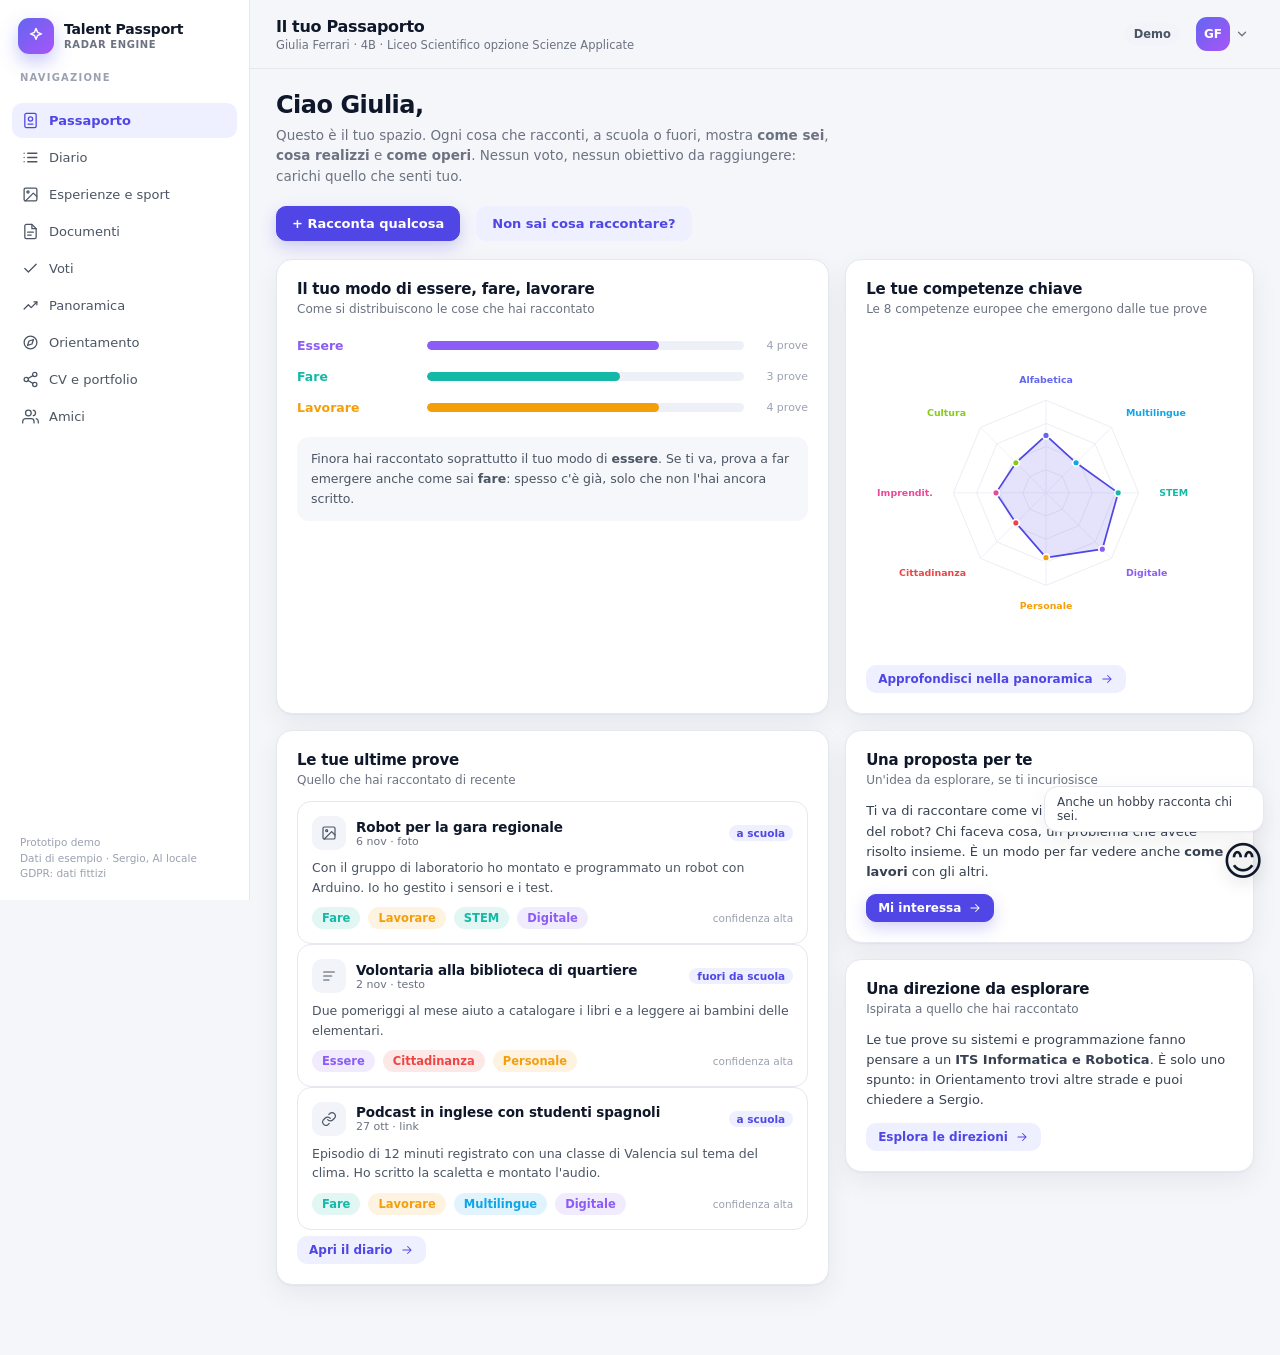
==== commit 78c4e398: "Applica la revisione: meno statistiche, Documenti, CV vero, Correggi - Passaporto: via percentuale, " ====
--- a/web/index.html
+++ b/web/index.html
@@ -24,6 +24,7 @@
 <script src="ui.js"></script>
 <script src="pages.js"></script>
 <script src="pages_extra.js"></script>
+<script src="documenti.js"></script>
 <script src="app.js"></script>
 <script src="vendor/marked.min.js"></script>
 <script src="vendor/purify.min.js"></script>
--- a/web/styles.css
+++ b/web/styles.css
@@ -121,3 +121,47 @@
 .chat-me{background:var(--accent);color:#fff}
 .chat-them{background:var(--soft);color:var(--text)}
 input::placeholder{color:var(--label)}
+.ai-loading{display:flex;align-items:center;gap:10px;color:var(--muted);font-size:13px}
+.ai-spin{width:16px;height:16px;border-radius:50%;border:2px solid var(--accent-soft);border-top-color:var(--accent);animation:ai-spin .8s linear infinite;flex:none}
+@keyframes ai-spin{to{transform:rotate(360deg)}}
+.ai-source{margin-top:8px;font-size:11px;color:var(--label)}
+.btn:disabled{opacity:.6;cursor:default}
+@media(prefers-reduced-motion:reduce){.ai-spin{animation:none}}
+
+/* profile menu */
+.profile{position:relative}
+.profilebtn{display:flex;align-items:center;gap:5px;padding:4px;border-radius:12px;background:none;border:1px solid transparent;transition:.15s}
+.profilebtn:hover{background:var(--surface2);border-color:var(--line)}
+.profilebtn .chev{color:var(--muted);transition:transform .15s}
+.profile-menu{position:absolute;top:calc(100% + 8px);right:0;min-width:240px;background:var(--surface);border:1px solid var(--line);border-radius:14px;box-shadow:var(--shadow);padding:6px;z-index:40}
+.pm-head{padding:10px 12px;border-bottom:1px solid var(--line);margin-bottom:6px}
+.pm-name{font-weight:700;font-size:14px}
+.pm-sub{font-size:11.5px;color:var(--muted);margin-top:2px}
+.pm-item{display:flex;align-items:center;gap:10px;width:100%;text-align:left;padding:9px 12px;border-radius:9px;font-size:13px;font-weight:500;color:var(--ink);transition:.12s}
+.pm-item:hover{background:var(--surface2)}
+.pm-item .ic{color:var(--muted)}
+.pm-item.pm-danger{color:var(--rose)}
+.pm-item.pm-danger .ic{color:var(--rose)}
+.pm-sep{height:1px;background:var(--line);margin:6px 4px}
+body.reduce-motion *,body.reduce-motion *::before,body.reduce-motion *::after{animation:none!important;transition:none!important}
+body.text-large{zoom:1.07}
+
+/* --- Revisione: correzione competenze, profilo, documenti, panoramica, CV --- */
+.comp-toggle.on{background:var(--cc);border-color:var(--cc);color:#fff}
+.profile-grid{display:grid;grid-template-columns:1fr 1fr;gap:0 14px}
+.profile-grid .form-row:has(textarea){grid-column:1/-1}
+.profile-grid textarea{min-height:56px}
+@media(max-width:640px){.profile-grid{grid-template-columns:1fr}}
+.cv-missing{color:var(--label);font-style:italic}
+.cv-hint{display:flex;align-items:center;gap:10px;flex-wrap:wrap;font-size:13px;color:var(--text2);margin-bottom:16px;padding:12px 16px}
+.doc-card{display:flex;flex-direction:column}
+.doc-ai{margin-top:12px;padding:12px 14px;border-radius:12px;background:var(--surface2);font-size:12.5px;line-height:1.55;color:var(--text)}
+.doc-ai p+p{margin-top:6px}
+.doc-tip{color:var(--text2)}
+.btn.danger-armed{background:var(--rose);border-color:var(--rose)}
+.link-row{padding:10px 0;border-bottom:1px solid var(--line)}
+.link-row:last-child{border-bottom:0}
+.link-ev{font-size:11.5px;color:var(--muted);margin-top:6px}
+.link-bridge{font-size:10.5px;color:var(--violet);font-weight:700;margin-left:6px}
+.cv .cv-missing{font-size:12px}
+@media print{.cv-missing{display:none}}
--- a/web/tutor.css
+++ b/web/tutor.css
@@ -1,4 +1,4 @@
-/* Tutor AI: pannello che si apre dalla mascotte. Usa solo i token di Talent Radar (styles.css). */
+/* Sergio, il tutor AI: pannello che si apre dalla mascotte. Usa solo i token di Talent Radar (styles.css). */
 .tt-panel{--tt-sum:#10b981;--tt-sum-soft:#e7f8f1;--tt-quiz:#f59e0b;--tt-quiz-soft:#fef5e4;--tt-card:#8b5cf6;--tt-card-soft:#f2ecfe;
   position:fixed;right:16px;bottom:84px;z-index:70;width:400px;max-width:calc(100vw - 32px);height:min(620px,calc(100vh - 110px));
   background:var(--surface);border:1px solid var(--line);border-radius:var(--radius);box-shadow:0 20px 50px rgba(15,23,42,.18);
@@ -151,3 +151,5 @@
 }
 @media(prefers-reduced-motion:reduce){.tt-fc,.tt-tile,.tt-bar i{transition:none}.tt-bar i.indet{animation:none}}
 @media print{.tt-panel,.tt-viewer{display:none!important}}
+/* Generazione in corso: comandi attenuati ma cliccabili (al clic spiegano perché aspettare) */
+.tt-panel.tt-busy .tt-chip,.tt-panel.tt-busy .tt-send{opacity:.5}
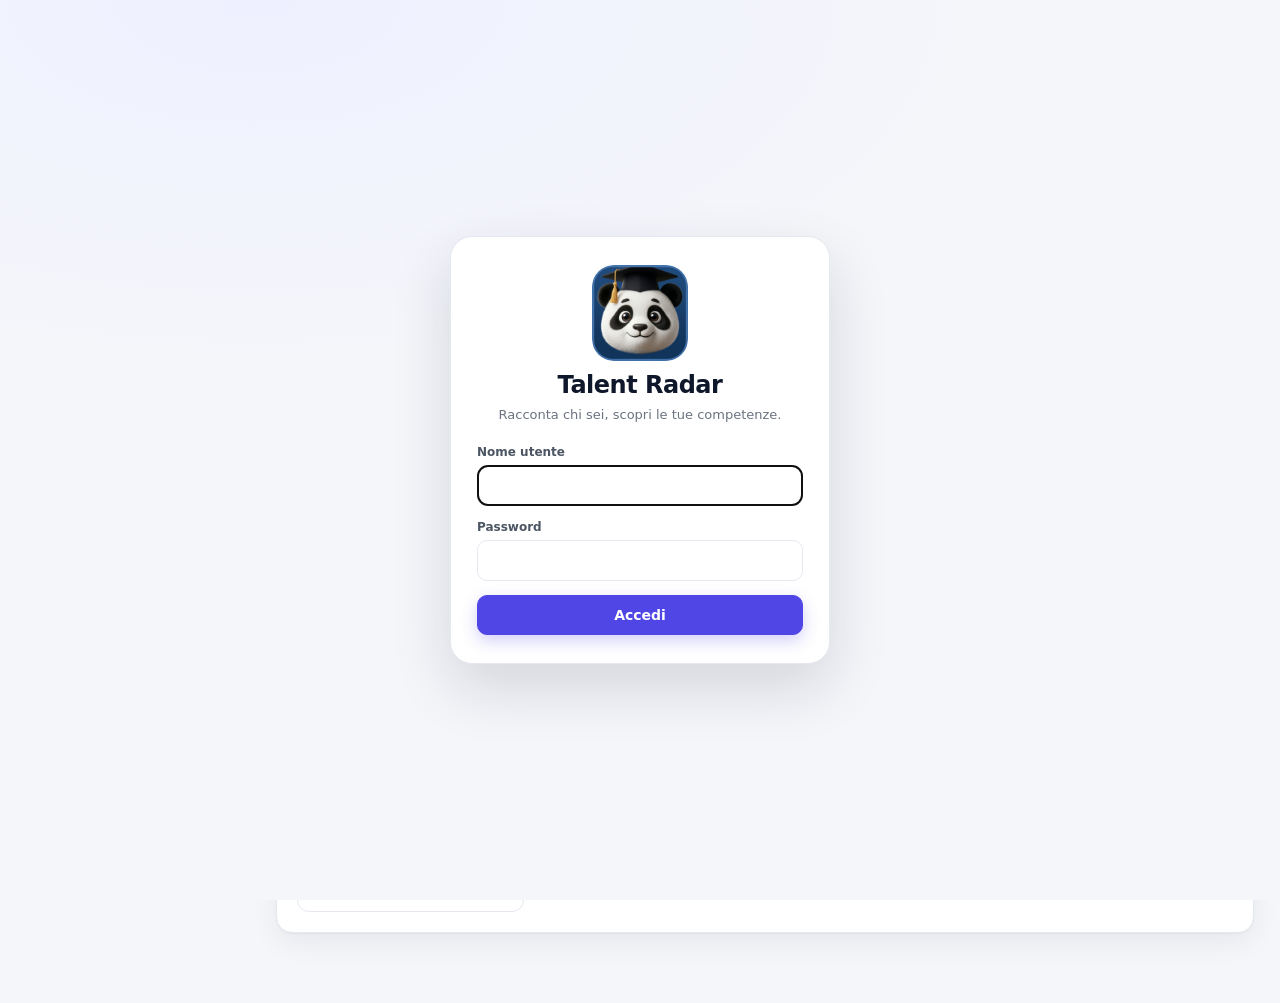
==== commit 6c37009d: "Talent Radar: login, ruoli, nuovo Passaporto, Competenze, Planner, Appunti - Login provvisorio con c" ====
--- a/web/index.html
+++ b/web/index.html
@@ -3,8 +3,9 @@
 <head>
 <meta charset="UTF-8" />
 <meta name="viewport" content="width=device-width, initial-scale=1.0" />
-<title>Talent Passport – Radar engine</title>
-<link rel="icon" href="data:image/svg+xml,%3Csvg xmlns='http://www.w3.org/2000/svg' viewBox='0 0 100 100'%3E%3Ctext y='.9em' font-size='90'%3E%F0%9F%90%BC%3C/text%3E%3C/svg%3E" />
+<title>Talent Radar</title>
+<link rel="icon" type="image/png" href="img/favicon-64.png" />
+<link rel="apple-touch-icon" href="img/apple-touch-icon.png" />
 <meta name="description" content="Talent Radar – Passaporto dei talenti: prove, badge, feedback e AI per scoprire e far crescere i talenti." />
 <link rel="stylesheet" href="styles.css" />
 <link rel="stylesheet" href="tutor.css" />
@@ -24,10 +25,14 @@
 <script src="ui.js"></script>
 <script src="pages.js"></script>
 <script src="pages_extra.js"></script>
-<script src="documenti.js"></script>
+<script src="esperienze.js"></script>
+<script src="planner.js"></script>
+<script src="appunti.js"></script>
+<script src="tour.js"></script>
 <script src="app.js"></script>
 <script src="vendor/marked.min.js"></script>
 <script src="vendor/purify.min.js"></script>
 <script src="tutor.js"></script>
+<script src="login.js"></script>
 </body>
 </html>
--- a/web/styles.css
+++ b/web/styles.css
@@ -165,3 +165,108 @@
 .link-bridge{font-size:10.5px;color:var(--violet);font-weight:700;margin-left:6px}
 .cv .cv-missing{font-size:12px}
 @media print{.cv-missing{display:none}}
+
+/* --- Guida "Come funziona" --- */
+.tour-btn{width:100%;text-align:left;margin-top:10px;border:1px dashed var(--line-soft)}
+.tour{position:fixed;inset:0;z-index:200}
+.tour[hidden]{display:none}
+.tour-hole{position:fixed;border-radius:12px;box-shadow:0 0 0 9999px rgba(15,23,42,.55);outline:2px solid var(--accent);outline-offset:2px;transition:all .25s ease;pointer-events:none}
+.tour-center .tour-hole{left:50%;top:50%;width:0;height:0;outline:0}
+.tour-card{position:fixed;width:min(340px,calc(100vw - 24px));background:var(--surface);color:var(--ink);border:1px solid var(--line);border-radius:var(--radius);box-shadow:0 24px 60px rgba(0,0,0,.3);padding:18px 18px 14px;transition:left .25s ease,top .25s ease}
+.tour-count{font-size:11px;font-weight:700;color:var(--accent);text-transform:uppercase;letter-spacing:.08em}
+.tour-title{font-size:16px;font-weight:700;margin-top:4px;letter-spacing:-.2px}
+.tour-text{font-size:13px;line-height:1.6;color:var(--text);margin-top:8px}
+.tour-dots{display:flex;gap:4px;margin-top:14px;flex-wrap:wrap}
+.tour-dots span{width:6px;height:6px;border-radius:99px;background:var(--track)}
+.tour-dots span.on{background:var(--accent);width:16px}
+.tour-actions{display:flex;gap:6px;align-items:center;margin-top:14px}
+body.tour-on .mascot-bubble{display:none}
+@media(max-width:900px){.tour-btn{width:auto;margin-top:0;white-space:nowrap}}
+@media(prefers-reduced-motion:reduce){.tour-hole,.tour-card{transition:none}}
+@media print{.tour{display:none!important}}
+
+/* --- Talent Radar: logo, mascotte, accesso --- */
+.brand-logo{width:36px;height:36px;border-radius:11px;flex:none;object-fit:cover;box-shadow:0 6px 14px rgba(30,64,175,.25)}
+.mascot-panda{padding:0;border:0;background:none;line-height:0}
+.mascot-panda img{width:64px;height:64px;display:block;filter:drop-shadow(0 6px 12px rgba(0,0,0,.22))}
+.gate{position:fixed;inset:0;z-index:300;display:grid;place-items:center;padding:16px;overflow:auto;
+  background:radial-gradient(1200px 600px at 20% 0%,var(--accent-soft),transparent 60%),var(--bg)}
+.gate[hidden]{display:none}
+body.gate-on .mascot,body.gate-on .tt-panel{display:none!important}
+.gate-card{width:min(380px,100%);background:var(--surface);border:1px solid var(--line);border-radius:22px;box-shadow:0 24px 60px rgba(15,23,42,.14);padding:28px 26px;text-align:center;animation:rise .35s}
+.gate-wide{width:min(720px,100%)}
+.gate-logo{border-radius:22px;margin:0 auto 10px;display:block}
+.gate-title{font-size:24px;font-weight:800;letter-spacing:-.5px}
+.gate-sub{font-size:13px;color:var(--muted);margin:6px 0 20px;line-height:1.5}
+.gate-card .form-row{text-align:left}
+.gate-btn{width:100%;justify-content:center;padding:11px 15px;font-size:14px}
+.gate-err{background:#fdecee;color:#9f1d2c;border-radius:10px;padding:9px 12px;font-size:12.5px;margin:-4px 0 12px;text-align:left}
+[data-theme="dark"] .gate-err{background:#3a1820;color:#fda4af}
+.gate-roles{display:grid;grid-template-columns:repeat(3,1fr);gap:12px}
+.gate-role{display:flex;flex-direction:column;align-items:center;gap:6px;padding:20px 14px;border:1.5px solid var(--line);border-radius:16px;background:var(--surface);transition:.15s}
+.gate-role:hover,.gate-role:focus-visible{border-color:var(--accent);background:var(--accent-soft);transform:translateY(-2px)}
+.gate-re{font-size:30px}.gate-rt{font-weight:700;font-size:14px}.gate-rd{font-size:12px;color:var(--muted);line-height:1.4}
+@media(max-width:640px){.gate-roles{grid-template-columns:1fr}}
+
+/* --- Passaporto (profilo pubblico) --- */
+.pp-preview{display:flex;align-items:center;gap:10px;flex-wrap:wrap;background:var(--accent-soft);color:var(--accent);border-radius:12px;padding:10px 14px;font-size:13px;font-weight:600;margin-bottom:14px}
+.pp-head{display:flex;gap:20px;align-items:flex-start;flex-wrap:wrap}
+.pp-avatar{width:84px;height:84px;border-radius:24px;flex:none;display:grid;place-items:center;font-size:28px;font-weight:800;color:#fff;background:linear-gradient(135deg,#6366f1,#a855f7);box-shadow:0 10px 24px rgba(99,102,241,.3)}
+.pp-id{flex:1;min-width:220px}
+.pp-id h1{font-size:24px;letter-spacing:-.5px}
+.pp-meta{display:flex;flex-wrap:wrap;gap:8px 14px;align-items:center;margin-top:8px;font-size:12.5px;color:var(--text2)}
+.pp-meta span{display:inline-flex;align-items:center;gap:5px}
+.pp-bio{font-size:13.5px;line-height:1.6;color:var(--text);margin-top:12px;max-width:65ch}
+.pp-actions{display:flex;gap:8px;flex-wrap:wrap}
+.pp-titoli{display:flex;flex-wrap:wrap;gap:10px;margin-top:10px}
+.pp-titolo{display:inline-flex;align-items:center;gap:8px;padding:8px 14px;border-radius:99px;font-weight:700;font-size:13px;color:var(--tc);background:color-mix(in srgb,var(--tc) 12%,var(--surface));border:1px solid color-mix(in srgb,var(--tc) 30%,transparent)}
+.pp-te{font-size:16px}
+.pp-comp{display:flex;align-items:center;gap:10px;padding:9px 0;border-bottom:1px solid var(--line)}
+.pp-comp:last-child{border-bottom:0}
+.pp-dot{width:9px;height:9px;border-radius:3px;flex:none}
+.pp-comp-n{flex:1;font-size:13px;color:var(--ink)}
+.pp-lv{font-size:11.5px;font-weight:700}
+.pp-tags{display:flex;flex-wrap:wrap;gap:8px;margin-top:10px}
+.pp-tag{padding:6px 12px;border-radius:99px;background:var(--soft);font-size:12.5px;font-weight:600;color:var(--text)}
+.pp-tag.sport{background:#fef3e2;color:#b45309}
+[data-theme="dark"] .pp-tag.sport{background:#3a2e10;color:#fbbf24}
+.pp-recap{display:grid;grid-template-columns:repeat(auto-fill,minmax(220px,1fr));gap:10px;margin-top:12px}
+.pp-rc{border:1px solid var(--line);border-radius:12px;padding:11px 13px;cursor:pointer;transition:.15s}
+.pp-rc:hover{border-color:var(--line-soft);background:var(--surface2)}
+.pp-rc-t{font-weight:650;font-size:13px}
+.pp-rc-d{font-size:11.5px;color:var(--muted);margin-top:4px}
+
+/* --- Stella "in evidenza" --- */
+.star{font-size:16px;line-height:1;color:var(--line-soft);padding:2px 4px;border-radius:6px}
+.star:hover{color:var(--amber)}
+.star.on{color:var(--amber)}
+
+/* --- Competenze --- */
+.comp-row{display:flex;align-items:center;gap:10px;padding:7px 0;flex-wrap:wrap}
+.comp-name{width:150px;font-size:12.5px;font-weight:650;flex:none}
+.comp-bar{flex:1;display:flex;align-items:center;gap:8px;min-width:120px}
+.comp-bar .bar-val{width:40px}
+.comp-up{width:82px;flex:none;justify-content:center}
+@media(max-width:640px){.comp-name{width:100%}}
+
+/* --- Planner --- */
+.plan-item{display:flex;gap:12px;align-items:flex-start;padding:12px 0;border-bottom:1px solid var(--line)}
+.plan-item:last-child{border-bottom:0}
+.plan-check{width:22px;height:22px;flex:none;border-radius:7px;border:1.5px solid var(--line-soft);display:grid;place-items:center;color:#fff;margin-top:1px}
+.plan-check.on{background:var(--green);border-color:var(--green)}
+.plan-t{font-weight:650;font-size:13.5px;color:var(--ink)}
+.plan-item.fatto .plan-t{text-decoration:line-through;color:var(--muted)}
+.plan-q{font-size:11.5px;color:var(--muted);margin-top:3px}
+.plan-q.urgente{color:var(--amber);font-weight:700}
+.plan-n{font-size:12px;color:var(--text2);margin-top:4px;line-height:1.5}
+.plan-c{display:flex;gap:6px;flex-wrap:wrap;align-items:center;margin-top:8px}
+.plan-src{font-size:10.5px;color:var(--label)}
+.plan-del{color:var(--label);font-size:12px;padding:2px 6px;border-radius:6px;flex:none}
+.plan-del:hover{color:var(--rose)}
+.plan-del.armed{background:var(--rose);color:#fff;font-weight:700}
+.plan-done summary{cursor:pointer;list-style:none;display:flex;align-items:center;gap:8px}
+.plan-done summary::-webkit-details-marker{display:none}
+
+/* --- Appunti --- */
+.note-card{display:flex;flex-direction:column}
+.note-actions{display:flex;gap:6px;flex-wrap:wrap;align-items:center;margin-top:12px;font-size:12px;color:var(--muted)}
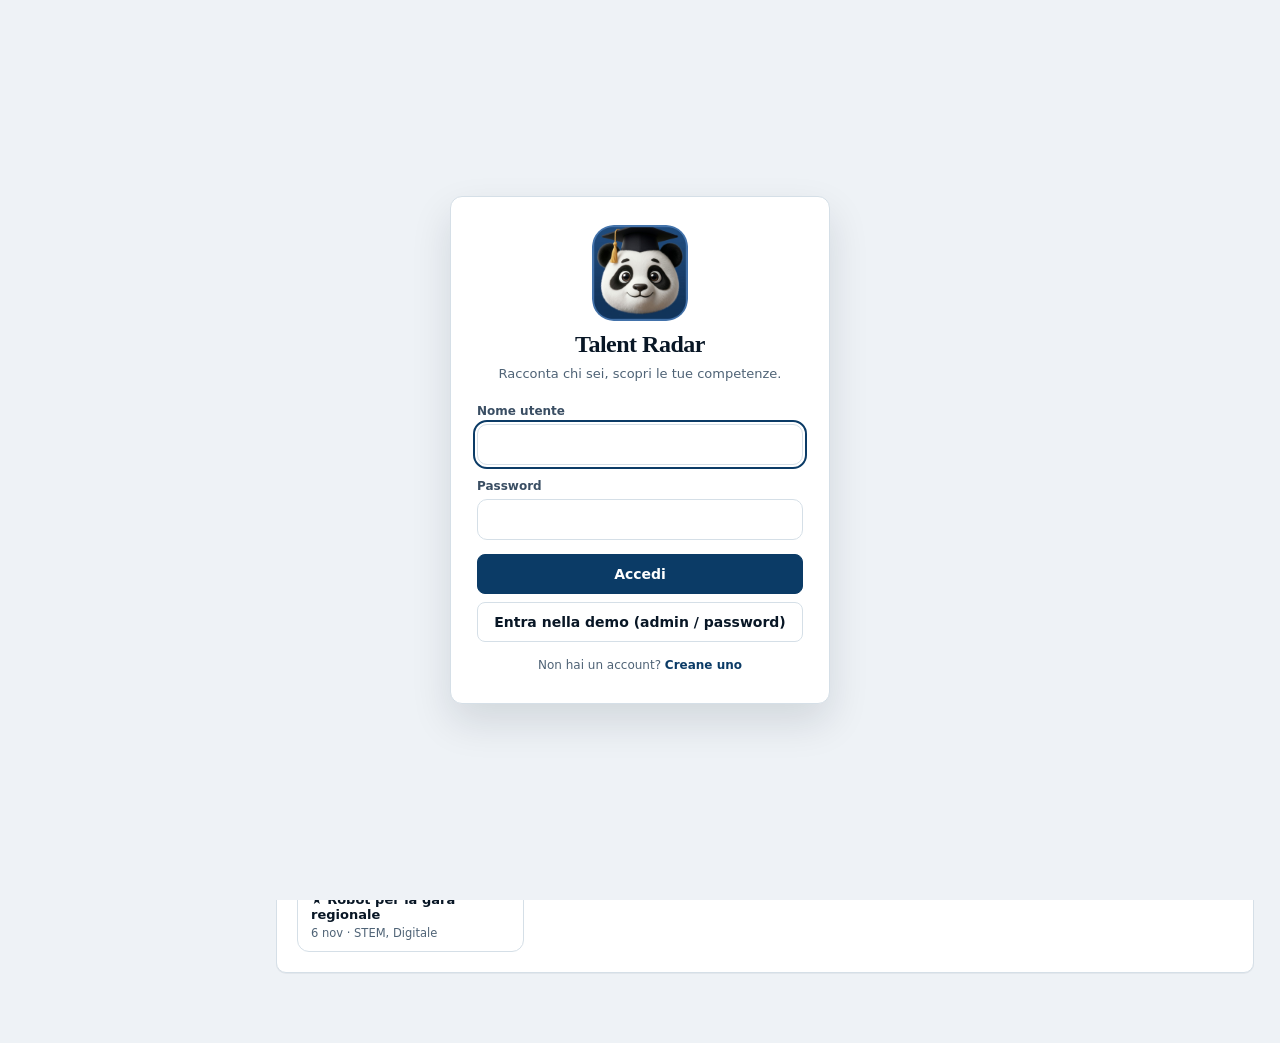
==== commit 68d152cc: "Talent Radar: database utenti e persistenza, fasi 0-4, UI armocromia inverno, motion e impostazioni" ====
--- a/web/index.html
+++ b/web/index.html
@@ -11,15 +11,19 @@
 <link rel="stylesheet" href="tutor.css" />
 </head>
 <body>
+<div id="scanline" aria-hidden="true"></div>
+<a class="skip-link" href="#view">Vai al contenuto</a>
 <div class="app">
   <aside class="sidebar" id="sidebar"></aside>
   <div class="main">
     <header class="topbar" id="topbar"></header>
-    <div id="view"></div>
+    <div id="sampleBanner" class="sample-banner" hidden></div>
+    <main id="view"></main>
   </div>
 </div>
-<div class="toast" id="toast"></div>
+<div class="toast" id="toast" role="status" aria-live="polite"></div>
 <div class="modal-root" id="modalRoot"></div>
+<input type="file" id="importState" accept="application/json,.json" hidden />
 
 <script src="data.js"></script>
 <script src="ui.js"></script>
--- a/web/styles.css
+++ b/web/styles.css
@@ -1,42 +1,44 @@
 *{box-sizing:border-box}
-:root{--bg:#f5f6fa;--surface:#fff;--surface2:#f6f7fb;--soft:#f3f4f9;--track:#eef0f7;--ink:#0f172a;--text:#374151;--text2:#4b5563;--muted:#6b7280;--label:#9aa1b1;--line:#e6e8ef;--line-soft:#c7cbe0;--accent:#4f46e5;--accent-soft:#eef0ff;--violet:#8b5cf6;--green:#10b981;--amber:#f59e0b;--rose:#ef4444;--radius:16px;--shadow:0 1px 2px rgba(15,23,42,.04),0 10px 28px rgba(15,23,42,.06)}
-[data-theme="dark"]{--bg:#0b1220;--surface:#111a2c;--surface2:#16223a;--soft:#1b2942;--track:#253150;--ink:#e7ecf5;--text:#cbd5e1;--text2:#9aa7bd;--muted:#8b97ad;--label:#6b7890;--line:#24304a;--line-soft:#33425f;--accent:#818cf8;--accent-soft:#2a3160;--violet:#a78bfa;--green:#34d399;--amber:#fbbf24;--rose:#fb7185;--shadow:0 1px 2px rgba(0,0,0,.4),0 10px 28px rgba(0,0,0,.35)}
+:root{--bg:#eef2f6;--surface:#ffffff;--surface2:#f4f7fa;--soft:#e8eef3;--track:#d7e0e8;--ink:#081625;--text:#1d2e42;--text2:#3a4e63;--muted:#4f6376;--label:#4f6376;--line:#d5dfe7;--line-soft:#b9c7d3;--accent:#0b3b66;--accent-strong:#0b3b66;--accent-soft:#dce8f2;--violet:#2e5e8c;--green:#0e6b57;--amber:#a61b3f;--rose:#a61b3f;--rose-text:#a61b3f;--green-text:#0e6b57;--radius:10px;--shadow:0 1px 0 rgba(8,22,37,.05)}
+[data-theme="dark"]{--bg:#070f18;--surface:#0e1b28;--surface2:#132435;--soft:#182c3e;--track:#23394d;--ink:#f2f6fa;--text:#c6d4e0;--text2:#9fb2c4;--muted:#93a7b8;--label:#93a7b8;--line:#20364a;--line-soft:#2f4a61;--accent:#9cc3e0;--accent-strong:#2b5f86;--accent-soft:#0f2c42;--violet:#8fb6d6;--green:#4fc3a1;--amber:#e0738f;--rose:#e0738f;--rose-text:#e0738f;--green-text:#4fc3a1;--shadow:0 1px 0 rgba(0,0,0,.35)}
 html,body{margin:0;min-height:100%}
-body{font-family:"Segoe UI",system-ui,-apple-system,sans-serif;background:var(--bg);color:var(--ink);-webkit-font-smoothing:antialiased;transition:background .25s,color .25s}
+body{font-family:"Segoe UI","Aptos",system-ui,-apple-system,sans-serif;background:var(--bg);color:var(--ink);-webkit-font-smoothing:antialiased;transition:background .25s,color .25s}
+.hero h1,.gate-title,.pp-id h1,.portfolio h2,.brand-name,.section-title{font-family:Georgia,"Iowan Old Style","Times New Roman",serif;letter-spacing:-.015em;font-weight:700}
+.stat-num,.bar-val,.ring-val,.bar-count,.comp-num{font-variant-numeric:tabular-nums}
 h1,h2,h3,h4,p{margin:0}button{font:inherit;cursor:pointer;border:0;background:none;color:inherit}input,textarea{font:inherit;color:inherit}a{color:inherit;text-decoration:none}.ic{flex:none;display:block}
 .app{display:flex;min-height:100vh}
-.sidebar{width:250px;flex:0 0 250px;background:var(--surface);border-right:1px solid var(--line);height:100vh;position:sticky;top:0;display:flex;flex-direction:column;padding:18px 12px;gap:18px}
+.sidebar{width:250px;flex:0 0 250px;background:#081625;border-right:1px solid #1b3144;height:100vh;position:sticky;top:0;display:flex;flex-direction:column;padding:18px 12px;gap:18px}
 .brand{display:flex;align-items:center;gap:10px;padding:0 6px}
-.brand-mark{width:36px;height:36px;border-radius:11px;flex:none;background:linear-gradient(135deg,#6366f1,#a855f7);display:grid;place-items:center;color:#fff;box-shadow:0 8px 18px rgba(99,102,241,.35)}
-.brand-name{font-weight:700;font-size:14px;letter-spacing:-.2px;line-height:1.1}
-.brand-sub{font-size:10px;color:var(--muted);letter-spacing:.06em;text-transform:uppercase;font-weight:600;margin-top:2px}
+.brand-mark{width:36px;height:36px;border-radius:8px;flex:none;background:var(--accent-strong);display:grid;place-items:center;color:#eaf2f8;box-shadow:none}
+.brand-name{font-weight:700;font-size:15px;letter-spacing:-.2px;line-height:1.1;color:#eef4f9}
+.brand-sub{font-size:10.5px;color:#8ea9bd;font-weight:500;margin-top:2px}
 .role-switch{display:flex;background:var(--soft);border-radius:11px;padding:3px;gap:3px}
 .role-switch button{flex:1;padding:7px 4px;border-radius:8px;font-size:11.5px;font-weight:600;color:var(--muted)}
 .role-switch button.on{background:var(--surface);color:var(--accent);box-shadow:0 1px 3px rgba(15,23,42,.12)}
-.nav-label{font-size:10px;letter-spacing:.12em;text-transform:uppercase;color:var(--label);padding:0 8px;margin-bottom:2px;font-weight:700}
+.nav-label{font-size:11px;color:#8ea9bd;padding:0 8px;margin-bottom:2px;font-weight:600}
 .nav{display:flex;flex-direction:column;gap:2px}
-.nav-item{display:flex;align-items:center;gap:10px;padding:9px 10px;border-radius:10px;color:var(--text2);font-size:13px;font-weight:500;transition:.15s}
-.nav-item:hover{background:var(--surface2);color:var(--ink)}
-.nav-item.on{background:var(--accent-soft);color:var(--accent);font-weight:650}
+.nav-item{display:flex;align-items:center;gap:10px;padding:9px 10px;border-radius:8px;color:#b4c7d6;font-size:13px;font-weight:500;transition:.15s}
+.nav-item:hover{background:#102a3d;color:#fff}
+.nav-item.on{background:#123a52;color:#eaf2f8;font-weight:650}
 .nav-badge{margin-left:auto;background:var(--accent);color:#fff;font-size:10px;font-weight:700;padding:1px 7px;border-radius:99px}
-.side-foot{margin-top:auto;font-size:10.5px;color:var(--label);padding:0 8px;line-height:1.5}
+.side-foot{margin-top:auto;font-size:10.5px;color:#8ea9bd;padding:0 8px;line-height:1.5}
 .main{flex:1;min-width:0;display:flex;flex-direction:column}
-.topbar{position:sticky;top:0;z-index:20;display:flex;align-items:center;justify-content:space-between;gap:14px;padding:12px 26px;background:rgba(245,246,250,.86);backdrop-filter:blur(10px);border-bottom:1px solid var(--line)}
-[data-theme="dark"] .topbar{background:rgba(11,18,32,.86)}
+.topbar{position:sticky;top:0;z-index:20;display:flex;align-items:center;justify-content:space-between;gap:14px;padding:12px 26px;background:var(--bg);border-bottom:1px solid var(--line)}
+[data-theme="dark"] .topbar{background:var(--bg)}
 .tb-title{font-size:16px;font-weight:700;letter-spacing:-.3px}
-.tb-sub{font-size:11.5px;color:var(--muted);margin-top:2px}
+.tb-sub{font-size:11.5px;color:var(--text2);margin-top:2px}
 .tb-right{display:flex;align-items:center;gap:10px}
-.avatar{width:34px;height:34px;border-radius:11px;background:linear-gradient(135deg,#6366f1,#a855f7);display:grid;place-items:center;color:#fff;font-weight:700;font-size:12px}
+.avatar{width:34px;height:34px;border-radius:8px;background:var(--ink);display:grid;place-items:center;color:#eaf2f8;font-weight:700;font-size:12px}
 #view{padding:22px 26px 70px;max-width:1180px;width:100%;margin:0 auto}
 .card{background:var(--surface);border:1px solid var(--line);border-radius:var(--radius);box-shadow:var(--shadow);padding:20px;transition:background .25s,border-color .25s}
 .grid{display:grid;gap:16px}
 .g2{grid-template-columns:1.15fr .85fr}
 .g3{grid-template-columns:repeat(3,1fr)}
 @media(max-width:1050px){.g2,.g3{grid-template-columns:1fr}}
-.btn{display:inline-flex;align-items:center;gap:7px;padding:9px 15px;border-radius:10px;font-size:13px;font-weight:600;border:1px solid var(--line);background:var(--surface);color:var(--ink);transition:.15s}
+.btn{display:inline-flex;align-items:center;gap:7px;padding:9px 15px;border-radius:8px;font-size:13px;font-weight:600;border:1px solid var(--line);background:var(--surface);color:var(--ink);transition:.15s}
 .btn:hover{background:var(--surface2)}
-.btn.primary{background:var(--accent);border-color:var(--accent);color:#fff;box-shadow:0 6px 16px rgba(79,70,229,.25)}
-.btn.primary:hover{background:#4338ca}
+.btn.primary{background:var(--accent-strong);border-color:var(--accent-strong);color:#fff;box-shadow:none}
+.btn.primary:hover{background:#092f52}
 .btn.soft{background:var(--accent-soft);border-color:transparent;color:var(--accent)}
 .btn.sm{padding:6px 11px;font-size:12px}
 .chip{display:inline-flex;align-items:center;gap:5px;padding:4px 10px;border-radius:99px;font-size:11.5px;font-weight:600;background:var(--soft);color:var(--text2)}
@@ -44,7 +46,7 @@
 .chip.filter.on{background:var(--accent);color:#fff}
 .hero{display:flex;align-items:center;justify-content:space-between;gap:20px;flex-wrap:wrap;margin-bottom:18px}
 .hero h1{font-size:24px;letter-spacing:-.5px}
-.hero p{color:var(--muted);font-size:13.5px;margin-top:6px;line-height:1.5;max-width:560px}
+.hero p{color:var(--text2);font-size:13.5px;margin-top:6px;line-height:1.5;max-width:560px}
 .hero-side{display:flex;align-items:center;gap:16px}
 .ring-wrap{position:relative;width:86px;height:86px}
 .ring-wrap svg{width:100%;height:100%}
@@ -61,7 +63,7 @@
 .bar-fill{height:100%;border-radius:99px;transition:width .7s cubic-bezier(.2,.8,.2,1)}
 .bar-val{width:46px;text-align:right;font-size:12px;font-weight:700;color:var(--muted)}
 .bar-count{width:52px;text-align:right;font-size:11px;color:var(--label)}
-.evidence{border:1px solid var(--line);border-radius:14px;padding:14px;transition:.15s;cursor:pointer}
+.evidence{border:1px solid var(--line);border-radius:12px;padding:14px;transition:.15s;cursor:pointer}
 .evidence:hover{border-color:var(--line-soft);background:var(--surface2)}
 .evidence-head{display:flex;align-items:center;gap:10px;margin-bottom:8px}
 .evidence-icon{width:34px;height:34px;border-radius:10px;display:grid;place-items:center;background:var(--soft);color:var(--text2);flex:none}
@@ -74,8 +76,8 @@
 .toast.on{opacity:1;transform:translateX(-50%) translateY(0)}
 .modal-root{position:fixed;inset:0;display:none;z-index:50}
 .modal-root.on{display:block}
-.modal-backdrop{position:absolute;inset:0;background:rgba(15,23,42,.45);backdrop-filter:blur(2px)}
-.modal-card{position:relative;margin:40px auto;background:var(--surface);border-radius:20px;max-width:720px;width:calc(100% - 32px);box-shadow:0 24px 60px rgba(0,0,0,.25);padding:26px;max-height:calc(100vh - 80px);overflow:auto}
+.modal-backdrop{position:absolute;inset:0;background:rgba(11,27,43,.5)}
+.modal-card{position:relative;margin:40px auto;background:var(--surface);border-radius:14px;max-width:720px;width:calc(100% - 32px);box-shadow:0 18px 44px rgba(11,27,43,.2);padding:26px;max-height:calc(100vh - 80px);overflow:auto}
 .modal-close{position:absolute;top:14px;right:14px;width:32px;height:32px;border-radius:9px;background:var(--soft);display:grid;place-items:center;color:var(--text2)}
 .form-row{display:flex;flex-direction:column;gap:6px;margin-bottom:14px}
 .form-row label{font-size:12px;font-weight:700;color:var(--text2)}
@@ -84,17 +86,9 @@
 .seg{display:flex;gap:6px;flex-wrap:wrap}
 .seg button{padding:8px 12px;border-radius:9px;border:1px solid var(--line);background:var(--surface);color:var(--ink);font-size:12.5px;font-weight:600;display:inline-flex;align-items:center;gap:6px}
 .seg button.on{background:var(--accent);border-color:var(--accent);color:#fff}
-.kpi{background:var(--surface);border:1px solid var(--line);border-radius:14px;padding:14px 16px}
+.kpi{background:var(--surface);border:1px solid var(--line);border-radius:10px;padding:14px 16px}
 .kpi .v{font-size:22px;font-weight:700;letter-spacing:-.4px;margin-top:4px}
 .kpi .l{font-size:11px;color:var(--muted);font-weight:600}
-.trow{display:flex;align-items:center;gap:14px;padding:12px 14px;border:1px solid var(--line);border-radius:12px;background:var(--surface);cursor:pointer;transition:.15s}
-.trow:hover{border-color:var(--line-soft);background:var(--surface2)}
-.trow .av{width:36px;height:36px;border-radius:11px;display:grid;place-items:center;color:#fff;font-weight:700;font-size:12px;flex:none}
-.trow .info{flex:1;min-width:0}
-.trow .name{font-weight:650;font-size:13.5px}
-.trow .meta{font-size:11.5px;color:var(--muted);margin-top:2px}
-.trow .bar{width:120px;height:7px;background:var(--track);border-radius:99px;overflow:hidden;flex:none}
-.trow .bar>span{display:block;height:100%;border-radius:99px}
 .flag{font-size:10.5px;font-weight:700;padding:3px 9px;border-radius:99px;flex:none}
 .flag.prio{background:#fee2e2;color:#b91c1c}
 .flag.mon{background:#fef3c7;color:#92400e}
@@ -104,7 +98,7 @@
 .portfolio .muted{color:var(--muted);font-size:12.5px}
 .portfolio hr{border:0;border-top:1px solid var(--line);margin:18px 0}
 .portfolio section{margin-bottom:18px}
-.portfolio h3{font-size:13px;text-transform:uppercase;letter-spacing:.1em;color:var(--muted);margin-bottom:8px;font-weight:700}
+.portfolio h3{font-size:13px;text-transform:none;letter-spacing:0;color:var(--accent);margin-bottom:8px;font-weight:700}
 .portfolio ul{margin:0;padding-left:18px;font-size:13px;line-height:1.6;color:var(--text)}
 .portfolio p{font-size:13px;line-height:1.6;color:var(--text)}
 @media print{.sidebar,.topbar,.no-print,.toast,.modal-root,.mascot{display:none!important}#view{padding:0;max-width:none}body{background:#fff}.portfolio{box-shadow:none;border:0}}
@@ -114,12 +108,10 @@
 .mascot{position:fixed;bottom:16px;right:16px;z-index:60;display:flex;flex-direction:column;align-items:flex-end;gap:6px}
 .mascot-panda{font-size:40px;cursor:pointer;filter:drop-shadow(0 4px 8px rgba(0,0,0,.2));transition:transform .2s}
 .mascot-panda:hover{transform:scale(1.1) rotate(-6deg)}
-.mascot-bubble{background:var(--surface);border:1px solid var(--line);border-radius:14px;padding:8px 12px;font-size:12px;color:var(--text);max-width:220px;box-shadow:var(--shadow);animation:rise .4s}
+.mascot-bubble{background:var(--surface);border:1px solid var(--line);border-radius:14px;padding:8px 12px;font-size:12px;color:var(--text);max-width:220px;box-shadow:var(--shadow)}
 @keyframes rise{from{opacity:0;transform:translateY(6px)}to{opacity:1;transform:translateY(0)}}
 .segbtn{border:1px solid var(--line);background:var(--surface);color:var(--ink);border-radius:10px;padding:8px 12px;font-size:12.5px;font-weight:600;display:inline-flex;align-items:center;gap:6px}
 .segbtn.on{background:var(--accent);border-color:var(--accent);color:#fff}
-.chat-me{background:var(--accent);color:#fff}
-.chat-them{background:var(--soft);color:var(--text)}
 input::placeholder{color:var(--label)}
 .ai-loading{display:flex;align-items:center;gap:10px;color:var(--muted);font-size:13px}
 .ai-spin{width:16px;height:16px;border-radius:50%;border:2px solid var(--accent-soft);border-top-color:var(--accent);animation:ai-spin .8s linear infinite;flex:none}
@@ -162,7 +154,7 @@
 .link-row{padding:10px 0;border-bottom:1px solid var(--line)}
 .link-row:last-child{border-bottom:0}
 .link-ev{font-size:11.5px;color:var(--muted);margin-top:6px}
-.link-bridge{font-size:10.5px;color:var(--violet);font-weight:700;margin-left:6px}
+.link-bridge{font-size:10.5px;color:#2e5e8c;font-weight:700;margin-left:6px}
 .cv .cv-missing{font-size:12px}
 @media print{.cv-missing{display:none}}
 
@@ -173,7 +165,7 @@
 .tour-hole{position:fixed;border-radius:12px;box-shadow:0 0 0 9999px rgba(15,23,42,.55);outline:2px solid var(--accent);outline-offset:2px;transition:all .25s ease;pointer-events:none}
 .tour-center .tour-hole{left:50%;top:50%;width:0;height:0;outline:0}
 .tour-card{position:fixed;width:min(340px,calc(100vw - 24px));background:var(--surface);color:var(--ink);border:1px solid var(--line);border-radius:var(--radius);box-shadow:0 24px 60px rgba(0,0,0,.3);padding:18px 18px 14px;transition:left .25s ease,top .25s ease}
-.tour-count{font-size:11px;font-weight:700;color:var(--accent);text-transform:uppercase;letter-spacing:.08em}
+.tour-count{font-size:11px;font-weight:700;color:var(--accent)}
 .tour-title{font-size:16px;font-weight:700;margin-top:4px;letter-spacing:-.2px}
 .tour-text{font-size:13px;line-height:1.6;color:var(--text);margin-top:8px}
 .tour-dots{display:flex;gap:4px;margin-top:14px;flex-wrap:wrap}
@@ -186,14 +178,14 @@
 @media print{.tour{display:none!important}}
 
 /* --- Talent Radar: logo, mascotte, accesso --- */
-.brand-logo{width:36px;height:36px;border-radius:11px;flex:none;object-fit:cover;box-shadow:0 6px 14px rgba(30,64,175,.25)}
+.brand-logo{width:36px;height:36px;border-radius:8px;flex:none;object-fit:cover;box-shadow:0 1px 3px rgba(11,27,43,.14)}
 .mascot-panda{padding:0;border:0;background:none;line-height:0}
 .mascot-panda img{width:64px;height:64px;display:block;filter:drop-shadow(0 6px 12px rgba(0,0,0,.22))}
 .gate{position:fixed;inset:0;z-index:300;display:grid;place-items:center;padding:16px;overflow:auto;
-  background:radial-gradient(1200px 600px at 20% 0%,var(--accent-soft),transparent 60%),var(--bg)}
+  background:var(--bg)}
 .gate[hidden]{display:none}
 body.gate-on .mascot,body.gate-on .tt-panel{display:none!important}
-.gate-card{width:min(380px,100%);background:var(--surface);border:1px solid var(--line);border-radius:22px;box-shadow:0 24px 60px rgba(15,23,42,.14);padding:28px 26px;text-align:center;animation:rise .35s}
+.gate-card{width:min(380px,100%);background:var(--surface);border:1px solid var(--line);border-radius:12px;box-shadow:0 18px 40px rgba(11,27,43,.12);padding:28px 26px;text-align:center;animation:rise .35s}
 .gate-wide{width:min(720px,100%)}
 .gate-logo{border-radius:22px;margin:0 auto 10px;display:block}
 .gate-title{font-size:24px;font-weight:800;letter-spacing:-.5px}
@@ -203,15 +195,15 @@
 .gate-err{background:#fdecee;color:#9f1d2c;border-radius:10px;padding:9px 12px;font-size:12.5px;margin:-4px 0 12px;text-align:left}
 [data-theme="dark"] .gate-err{background:#3a1820;color:#fda4af}
 .gate-roles{display:grid;grid-template-columns:repeat(3,1fr);gap:12px}
-.gate-role{display:flex;flex-direction:column;align-items:center;gap:6px;padding:20px 14px;border:1.5px solid var(--line);border-radius:16px;background:var(--surface);transition:.15s}
+.gate-role{display:flex;flex-direction:column;align-items:center;gap:6px;padding:20px 14px;border:1.5px solid var(--line);border-radius:10px;background:var(--surface);transition:.15s}
 .gate-role:hover,.gate-role:focus-visible{border-color:var(--accent);background:var(--accent-soft);transform:translateY(-2px)}
 .gate-re{font-size:30px}.gate-rt{font-weight:700;font-size:14px}.gate-rd{font-size:12px;color:var(--muted);line-height:1.4}
 @media(max-width:640px){.gate-roles{grid-template-columns:1fr}}
 
 /* --- Passaporto (profilo pubblico) --- */
 .pp-preview{display:flex;align-items:center;gap:10px;flex-wrap:wrap;background:var(--accent-soft);color:var(--accent);border-radius:12px;padding:10px 14px;font-size:13px;font-weight:600;margin-bottom:14px}
-.pp-head{display:flex;gap:20px;align-items:flex-start;flex-wrap:wrap}
-.pp-avatar{width:84px;height:84px;border-radius:24px;flex:none;display:grid;place-items:center;font-size:28px;font-weight:800;color:#fff;background:linear-gradient(135deg,#6366f1,#a855f7);box-shadow:0 10px 24px rgba(99,102,241,.3)}
+.pp-head{display:flex;gap:20px;align-items:flex-start;flex-wrap:wrap;background:radial-gradient(circle at 100% 0,color-mix(in srgb,var(--accent) 9%,transparent) 0,transparent 36%)}
+.pp-avatar{width:84px;height:84px;border-radius:14px;flex:none;display:grid;place-items:center;font-size:28px;font-weight:800;color:#eaf2f8;background:var(--accent-strong);box-shadow:none}
 .pp-id{flex:1;min-width:220px}
 .pp-id h1{font-size:24px;letter-spacing:-.5px}
 .pp-meta{display:flex;flex-wrap:wrap;gap:8px 14px;align-items:center;margin-top:8px;font-size:12.5px;color:var(--text2)}
@@ -219,13 +211,13 @@
 .pp-bio{font-size:13.5px;line-height:1.6;color:var(--text);margin-top:12px;max-width:65ch}
 .pp-actions{display:flex;gap:8px;flex-wrap:wrap}
 .pp-titoli{display:flex;flex-wrap:wrap;gap:10px;margin-top:10px}
-.pp-titolo{display:inline-flex;align-items:center;gap:8px;padding:8px 14px;border-radius:99px;font-weight:700;font-size:13px;color:var(--tc);background:color-mix(in srgb,var(--tc) 12%,var(--surface));border:1px solid color-mix(in srgb,var(--tc) 30%,transparent)}
+.pp-titolo{display:inline-flex;align-items:center;gap:8px;padding:8px 14px;border-radius:99px;font-weight:700;font-size:13px;color:var(--text);background:color-mix(in srgb,var(--tc) 12%,var(--surface));border:1px solid color-mix(in srgb,var(--tc) 30%,transparent)}
 .pp-te{font-size:16px}
 .pp-comp{display:flex;align-items:center;gap:10px;padding:9px 0;border-bottom:1px solid var(--line)}
 .pp-comp:last-child{border-bottom:0}
 .pp-dot{width:9px;height:9px;border-radius:3px;flex:none}
 .pp-comp-n{flex:1;font-size:13px;color:var(--ink)}
-.pp-lv{font-size:11.5px;font-weight:700}
+.pp-lv{font-size:11.5px;font-weight:700;color:var(--text2)}
 .pp-tags{display:flex;flex-wrap:wrap;gap:8px;margin-top:10px}
 .pp-tag{padding:6px 12px;border-radius:99px;background:var(--soft);font-size:12.5px;font-weight:600;color:var(--text)}
 .pp-tag.sport{background:#fef3e2;color:#b45309}
@@ -270,3 +262,89 @@
 /* --- Appunti --- */
 .note-card{display:flex;flex-direction:column}
 .note-actions{display:flex;gap:6px;flex-wrap:wrap;align-items:center;margin-top:12px;font-size:12px;color:var(--muted)}
+
+/* login/registrazione */
+.gate-alt{margin-top:14px;font-size:12px;color:var(--muted);text-align:center;line-height:1.6}
+.gate-alt a{color:var(--accent);font-weight:600}
+.gate-alt strong{color:var(--text)}
+
+/* Fase 1: banner dati di esempio + stato vuoto */
+.sample-banner{background:var(--accent-soft);border-bottom:1px solid var(--line);padding:10px 26px}
+.sb-inner{max-width:1180px;margin:0 auto;display:flex;align-items:center;gap:14px;flex-wrap:wrap;justify-content:space-between}
+.sb-txt{font-size:12.5px;line-height:1.5;color:var(--text)}
+.sb-txt strong{color:var(--ink)}
+.sb-actions{display:flex;gap:8px;flex-wrap:wrap}
+.gate-btn+.gate-btn{margin-top:8px}
+.pp-empty{display:flex;align-items:flex-start;gap:14px;border-style:dashed}
+.pp-empty-ico{font-size:30px;line-height:1}
+
+/* Fase 2: indicatore di salvataggio */
+.save-status{font-size:11px;font-weight:600;color:var(--text);white-space:nowrap}
+.save-status.saving{color:var(--text)}
+.save-status.saved{color:#047857}
+.save-status.error{color:#b91c1c}
+
+/* Fase 6: accessibilita, stati vuoti e responsive */
+:focus-visible{outline:2px solid var(--accent);outline-offset:2px;border-radius:4px}
+.skip-link{position:absolute;left:12px;top:-52px;z-index:200;background:var(--accent);color:#fff;padding:8px 14px;border-radius:10px;font-weight:700;font-size:13px;transition:top .15s;text-decoration:none}
+.skip-link:focus{top:12px;color:#fff}
+.empty-state{display:flex;align-items:flex-start;gap:14px;border-style:dashed;margin-bottom:16px}
+.empty-ico{font-size:30px;line-height:1;flex:none}
+.profile-menu{max-width:calc(100vw - 24px)}
+@media(max-width:640px){
+  .topbar{padding:10px 12px;gap:8px}
+  .tb-sub{display:none}
+  .tb-right .chip{display:none}
+  .hero-side{width:100%}
+  .hero-side .btn{flex:1 1 auto}
+  .save-status{max-width:86px;overflow:hidden;text-overflow:ellipsis;white-space:nowrap}
+}
+@media(max-width:420px){
+  .save-status{display:none}
+  .avatar{width:30px;height:30px}
+}
+
+/* --- Motion language: strumento di orientamento --- */
+:root{--ease-out:cubic-bezier(.22,.61,.36,1);--dur-1:.14s;--dur-2:.26s;--dur-3:.6s}
+#scanline{position:fixed;top:0;left:0;right:0;height:2px;z-index:200;pointer-events:none;background:linear-gradient(90deg,transparent,var(--accent) 45%,var(--amber) 60%,transparent);transform:scaleX(0);transform-origin:left;opacity:0}
+#scanline.run{animation:boot-scan var(--dur-3) var(--ease-out) forwards}
+@keyframes boot-scan{0%{transform:scaleX(0);opacity:0}12%{opacity:1}100%{transform:scaleX(1);opacity:0}}
+.route-in .bar-fill{transform-origin:left;animation:bar-grow var(--dur-3) var(--ease-out) both}
+@keyframes bar-grow{from{transform:scaleX(0)}to{transform:scaleX(1)}}
+.route-in .voti-line{stroke-dasharray:1;stroke-dashoffset:1;animation:line-draw .85s var(--ease-out) .08s forwards}
+@keyframes line-draw{to{stroke-dashoffset:0}}
+.mascot-panda img{animation:mascot-breathe 6s ease-in-out infinite}
+.mascot-panda:hover img{animation-play-state:paused}
+@keyframes mascot-breathe{0%,100%{transform:translateY(0)}50%{transform:translateY(-3px)}}
+.btn:active{transform:translateY(1px)}
+.nav-item.on{box-shadow:inset 2px 0 0 var(--amber)}
+
+.gate-card{animation:rise .32s var(--ease-out)}
+@media (prefers-reduced-motion: reduce){*,*::before,*::after{animation-duration:.001ms!important;animation-iteration-count:1!important;transition-duration:.001ms!important}#scanline{display:none}}
+
+/* --- Impostazioni --- */
+.settings{display:flex;flex-direction:column}
+.set-head{display:flex;align-items:flex-start;gap:12px;padding-bottom:18px}
+.set-ico{width:38px;height:38px;border-radius:10px;background:var(--accent-soft);color:var(--accent);display:grid;place-items:center;flex:none}
+.set-title{font-family:Georgia,"Iowan Old Style","Times New Roman",serif;font-size:20px;font-weight:700;letter-spacing:-.015em}
+.set-sub{font-size:12.5px;color:var(--muted);margin-top:3px;line-height:1.5}
+.set-group{padding:18px 0;border-top:1px solid var(--line)}
+.set-label{font-size:13px;font-weight:700;color:var(--ink)}
+.set-hint{font-size:11.5px;color:var(--muted);margin:3px 0 10px;line-height:1.5}
+.theme-grid{display:grid;grid-template-columns:1fr 1fr;gap:10px}
+.theme-tile{display:flex;align-items:center;gap:10px;padding:10px;border:1px solid var(--line);border-radius:10px;background:var(--surface);text-align:left;transition:border-color .15s,background .15s}
+.theme-tile:hover{border-color:var(--line-soft);background:var(--surface2)}
+.theme-tile.on{border-color:var(--accent);background:var(--accent-soft)}
+.theme-preview{width:64px;height:40px;border-radius:7px;border:1px solid var(--line);padding:7px;display:flex;flex-direction:column;gap:4px;flex:none}
+.theme-preview i{display:block;height:4px;border-radius:2px}
+.theme-preview.light{background:#eef2f6;border-color:#d5dfe7}
+.theme-preview.light i{background:#b9c7d3}
+.theme-preview.light i:first-child{width:65%;background:#0b3b66}
+.theme-preview.dark{background:#0e1b28;border-color:#20364a}
+.theme-preview.dark i{background:#2f4a61}
+.theme-preview.dark i:first-child{width:65%;background:#9cc3e0}
+.theme-name{font-size:12.5px;font-weight:600;flex:1}
+.theme-check{color:var(--accent);display:none}
+.theme-tile.on .theme-check{display:inline-flex}
+.set-foot{display:flex;justify-content:flex-end;padding-top:18px;border-top:1px solid var(--line)}
+@media(max-width:520px){.theme-grid{grid-template-columns:1fr}}
--- a/web/tutor.css
+++ b/web/tutor.css
@@ -1,14 +1,15 @@
 /* Sergio, il tutor AI: pannello che si apre dalla mascotte. Usa solo i token di Talent Radar (styles.css). */
-.tt-panel{--tt-sum:#10b981;--tt-sum-soft:#e7f8f1;--tt-quiz:#f59e0b;--tt-quiz-soft:#fef5e4;--tt-card:#8b5cf6;--tt-card-soft:#f2ecfe;
+.tt-panel{--tt-sum:#0e6b57;--tt-sum-soft:#e3f1ec;--tt-quiz:#a61b3f;--tt-quiz-soft:#f5e3e9;--tt-card:#2e5e8c;--tt-card-soft:#e4eef6;
   position:fixed;right:16px;bottom:84px;z-index:70;width:400px;max-width:calc(100vw - 32px);height:min(620px,calc(100vh - 110px));
-  background:var(--surface);border:1px solid var(--line);border-radius:var(--radius);box-shadow:0 20px 50px rgba(15,23,42,.18);
+  background:var(--surface);border:1px solid var(--line);border-radius:var(--radius);box-shadow:0 16px 36px rgba(11,27,43,.16);
   display:none;flex-direction:column;overflow:hidden;animation:rise .25s}
-[data-theme="dark"] .tt-panel{--tt-sum:#34d399;--tt-sum-soft:#123a30;--tt-quiz:#fbbf24;--tt-quiz-soft:#3a2e10;--tt-card:#a78bfa;--tt-card-soft:#2c2350}
+[data-theme="dark"] .tt-panel{--tt-sum:#4fc3a1;--tt-sum-soft:#0f3229;--tt-quiz:#e0738f;--tt-quiz-soft:#3a1a24;--tt-card:#8fb6d6;--tt-card-soft:#122c42}
 .tt-panel.open{display:flex}
 body.tt-open .mascot-bubble{display:none}
 
 .tt-head{display:flex;align-items:center;gap:10px;padding:12px 14px;border-bottom:1px solid var(--line)}
-.tt-head .tt-mark{width:32px;height:32px;border-radius:10px;background:linear-gradient(135deg,#6366f1,#a855f7);display:grid;place-items:center;font-size:18px;flex:none}
+.tt-head .tt-mark{width:32px;height:32px;border-radius:50%;background:var(--surface2);display:grid;place-items:center;overflow:hidden;flex:none}
+.tt-head .tt-mark img{width:100%;height:100%;object-fit:cover;display:block}
 .tt-head .tt-title{font-weight:700;font-size:14px;letter-spacing:-.2px;line-height:1.1}
 .tt-head .tt-sub{font-size:11px;color:var(--muted);display:flex;align-items:center;gap:6px;margin-top:3px}
 .tt-dot{width:7px;height:7px;border-radius:50%;background:var(--label);flex:none}
@@ -83,7 +84,7 @@
 .tt-tile h4{font-size:13.5px;font-weight:700;color:var(--ink)}
 .tt-tile .tt-peek{font-size:12px;color:var(--muted);display:-webkit-box;-webkit-line-clamp:2;-webkit-box-orient:vertical;overflow:hidden}
 .tt-tile .tt-meta{display:flex;justify-content:space-between;font-size:11px;color:var(--label)}
-.tt-pill{align-self:flex-start;font-size:10px;font-weight:700;text-transform:uppercase;letter-spacing:.06em;padding:2px 8px;border-radius:99px}
+.tt-pill{align-self:flex-start;font-size:10.5px;font-weight:700;padding:2px 8px;border-radius:99px}
 .tt-ex{font-size:10px;color:var(--muted);border:1px dashed var(--line-soft);border-radius:99px;padding:1px 7px}
 .tt-note{font-size:12px;color:var(--muted);line-height:1.5}
 .t-summary.tt-tile{border-left-color:var(--tt-sum)}.t-quiz.tt-tile{border-left-color:var(--tt-quiz)}.t-flashcards.tt-tile{border-left-color:var(--tt-card)}
@@ -93,8 +94,8 @@
 .tt-sw.t-summary{background:var(--tt-sum)}.tt-sw.t-quiz{background:var(--tt-quiz)}.tt-sw.t-flashcards{background:var(--tt-card)}
 
 /* Viewer delle schede */
-.tt-viewer{--tt-sum:#10b981;--tt-sum-soft:#e7f8f1;--tt-quiz:#f59e0b;--tt-quiz-soft:#fef5e4;--tt-card:#8b5cf6;--tt-card-soft:#f2ecfe;
-  position:fixed;inset:0;z-index:90;background:rgba(15,23,42,.45);backdrop-filter:blur(3px);display:none;align-items:flex-start;justify-content:center;padding:32px 16px;overflow-y:auto}
+.tt-viewer{--tt-sum:#0e6b57;--tt-sum-soft:#e3f1ec;--tt-quiz:#a61b3f;--tt-quiz-soft:#f5e3e9;--tt-card:#2e5e8c;--tt-card-soft:#e4eef6;
+  position:fixed;inset:0;z-index:90;background:rgba(11,27,43,.5);display:none;align-items:flex-start;justify-content:center;padding:32px 16px;overflow-y:auto}
 [data-theme="dark"] .tt-viewer{--tt-sum:#34d399;--tt-sum-soft:#123a30;--tt-quiz:#fbbf24;--tt-quiz-soft:#3a2e10;--tt-card:#a78bfa;--tt-card-soft:#2c2350}
 .tt-viewer.open{display:flex}
 .tt-sheet{background:var(--surface);border:1px solid var(--line);border-radius:var(--radius);box-shadow:var(--shadow);width:min(720px,100%);overflow:hidden;animation:rise .25s}
@@ -109,7 +110,7 @@
 .tt-prose p{margin:0 0 .8em}.tt-prose ul,.tt-prose ol{padding-left:1.3em;margin:0 0 .8em}
 .tt-prose strong{color:var(--ink)}
 .tt-kp{margin-top:18px;padding:12px 16px;border-radius:12px;background:var(--tt-sum-soft)}
-.tt-kp h3{font-size:11px;text-transform:uppercase;letter-spacing:.08em;color:var(--tt-sum);margin-bottom:6px}
+.tt-kp h3{font-size:11.5px;font-weight:700;color:var(--tt-sum);margin-bottom:6px}
 .tt-kp ul{margin:0;padding-left:1.2em}
 .tt-prog{display:flex;align-items:center;gap:12px;margin-bottom:16px;font-size:12px;color:var(--muted)}
 .tt-prog .tt-bar i{background:var(--tt-quiz)}
@@ -134,7 +135,7 @@
 .tt-fc{position:relative;height:260px;width:100%;transform-style:preserve-3d;transition:transform .45s ease}
 .tt-fc.flipped{transform:rotateY(180deg)}
 .tt-face{position:absolute;inset:0;backface-visibility:hidden;border-radius:var(--radius);padding:26px;display:flex;flex-direction:column;align-items:center;justify-content:center;text-align:center;border:1px solid var(--line);background:var(--surface2);overflow-y:auto}
-.tt-face .tt-lbl{position:absolute;top:12px;left:16px;font-size:10px;text-transform:uppercase;letter-spacing:.1em;color:var(--label);font-weight:700}
+.tt-face .tt-lbl{position:absolute;top:12px;left:16px;font-size:10.5px;color:var(--label);font-weight:700}
 .tt-face .tt-txt{font-size:18px;font-weight:700;color:var(--ink)}
 .tt-back{transform:rotateY(180deg);background:var(--tt-card-soft);border-color:var(--tt-card)}
 .tt-back .tt-txt{font-weight:500;font-size:15px}
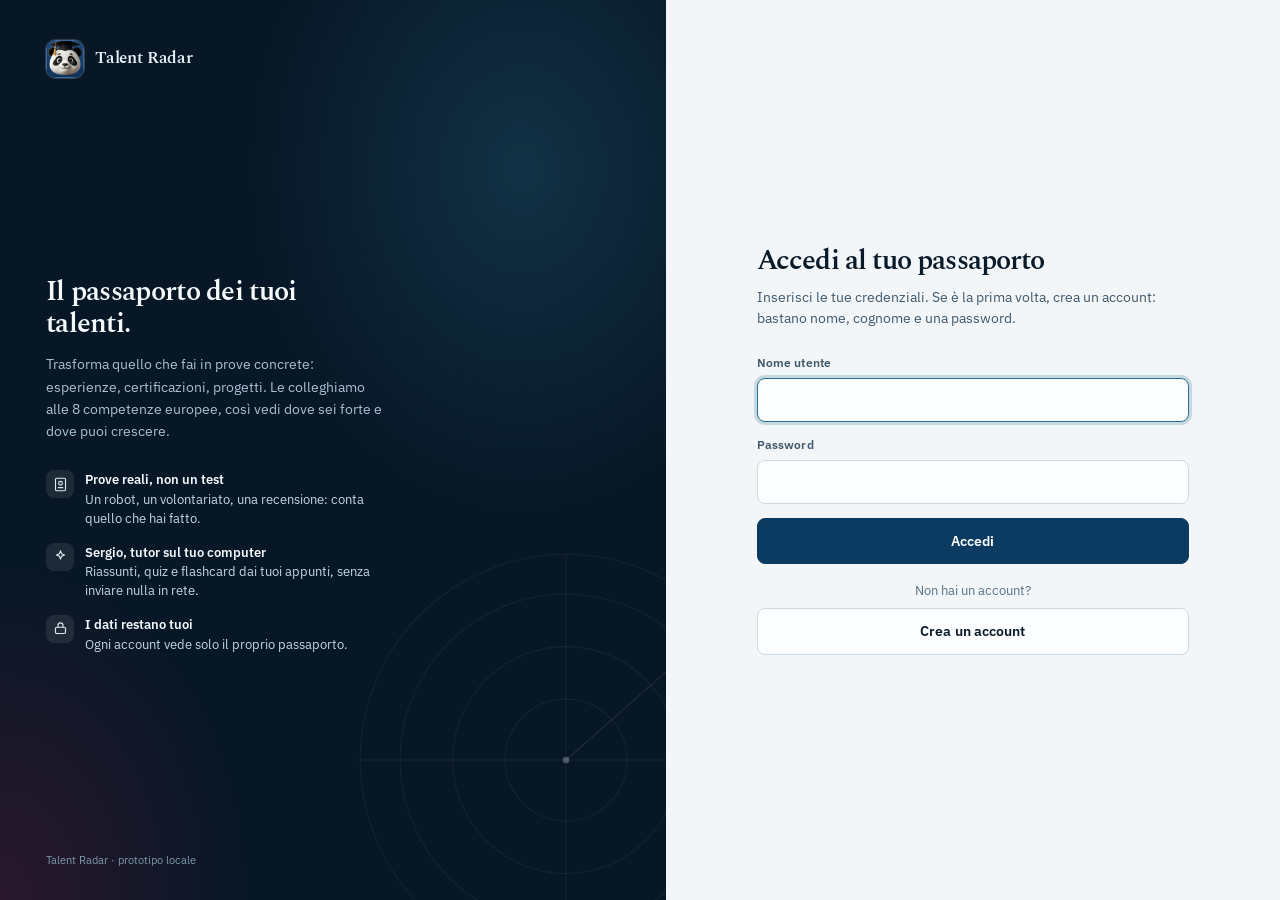
==== commit 1735ecd0: "Talent Radar: MySQL/XAMPP, analisi competenze locale, CV europeo in PDF, tutorial guidato e correzio" ====
--- a/web/index.html
+++ b/web/index.html
@@ -7,6 +7,9 @@
 <link rel="icon" type="image/png" href="img/favicon-64.png" />
 <link rel="apple-touch-icon" href="img/apple-touch-icon.png" />
 <meta name="description" content="Talent Radar – Passaporto dei talenti: prove, badge, feedback e AI per scoprire e far crescere i talenti." />
+<link rel="preload" href="fonts/spectral-600-latin.woff2" as="font" type="font/woff2" crossorigin />
+<link rel="preload" href="fonts/plex-400-latin.woff2" as="font" type="font/woff2" crossorigin />
+<link rel="stylesheet" href="fonts.css" />
 <link rel="stylesheet" href="styles.css" />
 <link rel="stylesheet" href="tutor.css" />
 </head>
--- a/web/fonts.css
+++ b/web/fonts.css
@@ -0,0 +1,5 @@
+/* Font self-hosted: nessuna richiesta esterna a runtime. */
+@font-face{font-family:'Spectral';font-style:normal;font-weight:600;font-display:swap;src:url('fonts/spectral-600-latin.woff2') format('woff2');}
+@font-face{font-family:'IBM Plex Sans';font-style:normal;font-weight:400;font-display:swap;src:url('fonts/plex-400-latin.woff2') format('woff2');}
+@font-face{font-family:'IBM Plex Sans';font-style:normal;font-weight:500;font-display:swap;src:url('fonts/plex-500-latin.woff2') format('woff2');}
+@font-face{font-family:'IBM Plex Sans';font-style:normal;font-weight:600;font-display:swap;src:url('fonts/plex-600-latin.woff2') format('woff2');}
--- a/web/styles.css
+++ b/web/styles.css
@@ -1,350 +1,797 @@
+/* ==========================================================================
+   Talent Radar — design system
+   1. Token (armocromia inverno freddo)   5. Controlli e form
+   2. Base e tipografia                  6. Pagine
+   3. Struttura (rail, topbar, view)     7. Motion e stati
+   4. Contenitori e superfici            8. Responsive
+   ========================================================================== */
+
+/* ---------- 1. Token ---------- */
+:root{
+  /* tela e superfici */
+  --bg:#e8edf2;
+  --bg-2:#dee6ed;
+  --surface:#fcfdfe;
+  --surface2:#f2f6f9;
+  --soft:#e7eef4;
+  --track:#d8e2ea;
+
+  /* inchiostri */
+  --ink:#0a1a28;
+  --text:#1f3346;
+  --text2:#41586c;
+  --muted:#5c7085;
+  --label:#5c7085;
+
+  /* linee */
+  --line:#ccd8e2;
+  --line-soft:#b1c2d1;
+
+  /* accenti */
+  --accent:#0b3b60;
+  --accent-strong:#0b3b60;
+  --accent-soft:#dde9f2;
+  --accent-2:#2a6f8f;
+  --violet:#3d5f86;
+  --green:#0d6b57;
+  --amber:#9d5b1c;
+  --rose:#a3183f;
+  --rose-text:#a3183f;
+  --green-text:#0d6b57;
+
+  /* metallo del rail */
+  --rail:#071726;
+  --rail-line:#17324a;
+  --rail-text:#b7c9d8;
+  --rail-muted:#89a3b8;
+
+  /* competenze (spettro inverno, più vivido) */
+  --c-alfabetica:#2f55c8;
+  --c-multilingue:#1187bb;
+  --c-stem:#0f8a6c;
+  --c-digitale:#6650c8;
+  --c-personale:#c81e4e;
+  --c-cittadinanza:#b02a78;
+  --c-imprenditoriale:#c25a2e;
+  --c-cultura:#5f8f3a;
+
+  /* forma */
+  --radius:10px;
+  --radius-sm:8px;
+  --radius-lg:14px;
+  --shadow:0 1px 0 rgba(0,0,0,.04);
+  --shadow-raise:0 10px 24px -12px rgba(0,0,0,.28), 0 1px 2px rgba(0,0,0,.06);
+  --ring:0 0 0 3px color-mix(in srgb, var(--accent-2) 22%, transparent);
+
+  /* movimento */
+  --ease-out:cubic-bezier(.22,.61,.36,1);
+  --ease-spring:cubic-bezier(.2,.9,.28,1.06);
+  --dur-1:.14s;
+  --dur-2:.26s;
+  --dur-3:.6s;
+}
+
+[data-theme="dark"]{
+  --bg:#060d16;
+  --bg-2:#0a1521;
+  --surface:#0c1925;
+  --surface2:#122232;
+  --soft:#18293b;
+  --track:#22394c;
+
+  --ink:#f4f8fb;
+  --text:#c9d8e4;
+  --text2:#a3b8c8;
+  --muted:#8fa5b7;
+  --label:#8fa5b7;
+
+  --line:#1e3446;
+  --line-soft:#2c4a61;
+
+  --accent:#a8cbdf;
+  --accent-strong:#2f6489;
+  --accent-soft:#0d2b40;
+  --accent-2:#7fb3cf;
+  --violet:#8fb6d6;
+  --green:#4fc3a1;
+  --amber:#d99a5b;
+  --rose:#e58ba3;
+  --rose-text:#e58ba3;
+  --green-text:#4fc3a1;
+
+  --rail:#050e18;
+  --rail-line:#13283b;
+  --rail-text:#b7c9d8;
+  --rail-muted:#7d96aa;
+
+  /* competenze: varianti più luminose per il fondo scuro */
+  --c-alfabetica:#6f95ff;
+  --c-multilingue:#54bde8;
+  --c-stem:#3fd0a6;
+  --c-digitale:#a08bff;
+  --c-personale:#ff6b8f;
+  --c-cittadinanza:#f06bb8;
+  --c-imprenditoriale:#ff9a6b;
+  --c-cultura:#a3cc6a;
+
+  --shadow:0 1px 0 rgba(0,0,0,.35);
+  --shadow-raise:0 12px 28px -14px rgba(0,0,0,.7), 0 1px 2px rgba(0,0,0,.4);
+  --ring:0 0 0 3px color-mix(in srgb, var(--accent-2) 30%, transparent);
+}
+
+/* ---------- 2. Base e tipografia ---------- */
 *{box-sizing:border-box}
-:root{--bg:#eef2f6;--surface:#ffffff;--surface2:#f4f7fa;--soft:#e8eef3;--track:#d7e0e8;--ink:#081625;--text:#1d2e42;--text2:#3a4e63;--muted:#4f6376;--label:#4f6376;--line:#d5dfe7;--line-soft:#b9c7d3;--accent:#0b3b66;--accent-strong:#0b3b66;--accent-soft:#dce8f2;--violet:#2e5e8c;--green:#0e6b57;--amber:#a61b3f;--rose:#a61b3f;--rose-text:#a61b3f;--green-text:#0e6b57;--radius:10px;--shadow:0 1px 0 rgba(8,22,37,.05)}
-[data-theme="dark"]{--bg:#070f18;--surface:#0e1b28;--surface2:#132435;--soft:#182c3e;--track:#23394d;--ink:#f2f6fa;--text:#c6d4e0;--text2:#9fb2c4;--muted:#93a7b8;--label:#93a7b8;--line:#20364a;--line-soft:#2f4a61;--accent:#9cc3e0;--accent-strong:#2b5f86;--accent-soft:#0f2c42;--violet:#8fb6d6;--green:#4fc3a1;--amber:#e0738f;--rose:#e0738f;--rose-text:#e0738f;--green-text:#4fc3a1;--shadow:0 1px 0 rgba(0,0,0,.35)}
 html,body{margin:0;min-height:100%}
-body{font-family:"Segoe UI","Aptos",system-ui,-apple-system,sans-serif;background:var(--bg);color:var(--ink);-webkit-font-smoothing:antialiased;transition:background .25s,color .25s}
-.hero h1,.gate-title,.pp-id h1,.portfolio h2,.brand-name,.section-title{font-family:Georgia,"Iowan Old Style","Times New Roman",serif;letter-spacing:-.015em;font-weight:700}
-.stat-num,.bar-val,.ring-val,.bar-count,.comp-num{font-variant-numeric:tabular-nums}
-h1,h2,h3,h4,p{margin:0}button{font:inherit;cursor:pointer;border:0;background:none;color:inherit}input,textarea{font:inherit;color:inherit}a{color:inherit;text-decoration:none}.ic{flex:none;display:block}
+body{
+  font-family:"IBM Plex Sans","Segoe UI",system-ui,-apple-system,sans-serif;
+  font-size:14px;
+  line-height:1.6;
+  background:var(--bg);
+  color:var(--ink);
+  -webkit-font-smoothing:antialiased;
+  text-rendering:optimizeLegibility;
+  transition:background .3s var(--ease-out),color .3s var(--ease-out);
+}
+p{line-height:1.65}
+.card p+p{margin-top:10px}
+.card>p+p{margin-top:10px}
+body::before{ /* trama: due aloni freddi molto larghi, non decorativi */
+  content:"";position:fixed;inset:0;pointer-events:none;z-index:0;
+  background:
+    radial-gradient(60rem 34rem at 78% -12%, color-mix(in srgb,var(--accent-2) 9%,transparent), transparent 70%),
+    radial-gradient(40rem 26rem at -8% 108%, color-mix(in srgb,var(--accent) 7%,transparent), transparent 72%);
+}
+[data-theme="dark"] body::before{opacity:.55}
+.app,.gate,.toast,.modal-root,.mascot,.tt-panel,.tt-viewer{position:relative;z-index:1}
+
+h1,h2,h3,h4,p{margin:0}
+button{font:inherit;cursor:pointer;border:0;background:none;color:inherit}
+input,textarea,select{font:inherit;color:inherit}
+a{color:inherit;text-decoration:none}
+a:not(.btn):not(.nav-item):not(.pm-item):not(.skip-link){
+  text-decoration:underline;text-decoration-color:color-mix(in srgb,var(--accent-2) 45%,transparent);
+  text-decoration-thickness:1px;text-underline-offset:2px;
+}
+a:not(.btn):not(.nav-item):not(.pm-item):not(.skip-link):hover{text-decoration-color:var(--accent-2)}
+.ic{flex:none;display:block}
+strong,b{font-weight:600;color:var(--ink)}
+
+/* voci display: serif editoriale; interfaccia: sans tecnico */
+.hero h1,.gate-title,.pp-id h1,.portfolio h2,.brand-name,.tt-shead h2,
+.view-title{font-family:Spectral,Georgia,"Times New Roman",serif;font-optical-sizing:auto;
+  font-weight:600;letter-spacing:-.018em;line-height:1.12}
+.section-title{font-family:"IBM Plex Sans",system-ui,sans-serif;font-size:13.5px;font-weight:600;
+  letter-spacing:.005em;color:var(--ink);margin-bottom:3px}
+.stat-num,.bar-val,.ring-val,.bar-count,.comp-num,.tt-big{font-variant-numeric:tabular-nums}
+
+::selection{background:color-mix(in srgb,var(--accent-2) 26%,transparent);color:var(--ink)}
+:focus-visible{outline:2px solid var(--accent-2);outline-offset:2px;border-radius:6px}
+input,textarea,select{caret-color:var(--accent-2)}
+*{scrollbar-width:thin;scrollbar-color:var(--line-soft) transparent}
+::-webkit-scrollbar{width:11px;height:11px}
+::-webkit-scrollbar-track{background:transparent}
+::-webkit-scrollbar-thumb{background:var(--line-soft);border-radius:99px;border:3px solid transparent;background-clip:content-box}
+::-webkit-scrollbar-thumb:hover{background:var(--muted);background-clip:content-box}
+
+/* ---------- 3. Struttura ---------- */
 .app{display:flex;min-height:100vh}
-.sidebar{width:250px;flex:0 0 250px;background:#081625;border-right:1px solid #1b3144;height:100vh;position:sticky;top:0;display:flex;flex-direction:column;padding:18px 12px;gap:18px}
-.brand{display:flex;align-items:center;gap:10px;padding:0 6px}
-.brand-mark{width:36px;height:36px;border-radius:8px;flex:none;background:var(--accent-strong);display:grid;place-items:center;color:#eaf2f8;box-shadow:none}
-.brand-name{font-weight:700;font-size:15px;letter-spacing:-.2px;line-height:1.1;color:#eef4f9}
-.brand-sub{font-size:10.5px;color:#8ea9bd;font-weight:500;margin-top:2px}
-.role-switch{display:flex;background:var(--soft);border-radius:11px;padding:3px;gap:3px}
-.role-switch button{flex:1;padding:7px 4px;border-radius:8px;font-size:11.5px;font-weight:600;color:var(--muted)}
-.role-switch button.on{background:var(--surface);color:var(--accent);box-shadow:0 1px 3px rgba(15,23,42,.12)}
-.nav-label{font-size:11px;color:#8ea9bd;padding:0 8px;margin-bottom:2px;font-weight:600}
-.nav{display:flex;flex-direction:column;gap:2px}
-.nav-item{display:flex;align-items:center;gap:10px;padding:9px 10px;border-radius:8px;color:#b4c7d6;font-size:13px;font-weight:500;transition:.15s}
-.nav-item:hover{background:#102a3d;color:#fff}
-.nav-item.on{background:#123a52;color:#eaf2f8;font-weight:650}
-.nav-badge{margin-left:auto;background:var(--accent);color:#fff;font-size:10px;font-weight:700;padding:1px 7px;border-radius:99px}
-.side-foot{margin-top:auto;font-size:10.5px;color:#8ea9bd;padding:0 8px;line-height:1.5}
+.sidebar{
+  width:244px;flex:0 0 244px;height:100vh;position:sticky;top:0;
+  display:flex;flex-direction:column;gap:16px;padding:20px 12px 16px;
+  background:var(--rail);border-right:1px solid var(--rail-line);
+}
+.brand{display:flex;align-items:center;gap:10px;padding:2px 8px 0}
+.brand-mark{width:36px;height:36px;border-radius:9px;flex:none;background:var(--accent-strong);display:grid;place-items:center;color:#eaf2f8}
+.brand-logo{width:34px;height:34px;border-radius:9px;flex:none;object-fit:cover;box-shadow:0 0 0 1px rgba(255,255,255,.14)}
+.brand-name{font-size:16px;line-height:1.05;color:#f1f6fa;letter-spacing:-.02em}
+.brand-sub{font-size:10.5px;color:var(--rail-muted);font-weight:500;margin-top:3px}
+.brand-text{min-width:0}
+
+.nav-label{font-size:10px;color:var(--rail-muted);padding:0 10px;margin-bottom:4px;
+  font-weight:600;letter-spacing:.09em;text-transform:uppercase}
+.nav{display:flex;flex-direction:column;gap:1px}
+.nav-item{
+  position:relative;display:flex;align-items:center;gap:10px;padding:9px 10px;
+  border-radius:8px;color:var(--rail-text);font-size:13px;font-weight:500;
+  transition:background var(--dur-1) var(--ease-out),color var(--dur-1) var(--ease-out);
+}
+.nav-item .ic{opacity:.8;transition:opacity var(--dur-1)}
+.nav-item:hover{background:color-mix(in srgb,#fff 7%,transparent);color:#fff}
+.nav-item:hover .ic,.nav-item:focus-visible .ic{opacity:1}
+.nav-item.on{background:color-mix(in srgb,var(--accent-2) 24%,transparent);color:#f3f8fb;font-weight:600}
+.nav-item.on .ic{opacity:1}
+.nav-item.on::before{
+  content:"";position:absolute;left:-12px;top:50%;translate:0 -50%;width:3px;height:20px;
+  border-radius:0 3px 3px 0;background:var(--rose);
+  animation:marker-in var(--dur-2) var(--ease-out) both;
+}
+@keyframes marker-in{from{scale:1 .2;opacity:0}to{scale:1 1;opacity:1}}
+.nav-badge{margin-left:auto;background:var(--accent-2);color:#04202f;font-size:10px;font-weight:700;padding:1px 7px;border-radius:99px}
+.side-foot{margin-top:auto;font-size:10.5px;color:var(--rail-muted);padding:10px 10px 0;line-height:1.55;
+  border-top:1px solid var(--rail-line)}
+
 .main{flex:1;min-width:0;display:flex;flex-direction:column}
-.topbar{position:sticky;top:0;z-index:20;display:flex;align-items:center;justify-content:space-between;gap:14px;padding:12px 26px;background:var(--bg);border-bottom:1px solid var(--line)}
-[data-theme="dark"] .topbar{background:var(--bg)}
-.tb-title{font-size:16px;font-weight:700;letter-spacing:-.3px}
+.topbar{
+  position:sticky;top:0;z-index:20;display:flex;align-items:center;justify-content:space-between;
+  gap:16px;padding:13px 32px;background:var(--bg);
+  border-bottom:1px solid var(--line);
+}
+.tb-title{font-size:15px;font-weight:600;letter-spacing:-.01em}
 .tb-sub{font-size:11.5px;color:var(--text2);margin-top:2px}
 .tb-right{display:flex;align-items:center;gap:10px}
-.avatar{width:34px;height:34px;border-radius:8px;background:var(--ink);display:grid;place-items:center;color:#eaf2f8;font-weight:700;font-size:12px}
-#view{padding:22px 26px 70px;max-width:1180px;width:100%;margin:0 auto}
-.card{background:var(--surface);border:1px solid var(--line);border-radius:var(--radius);box-shadow:var(--shadow);padding:20px;transition:background .25s,border-color .25s}
+.avatar{width:32px;height:32px;border-radius:9px;background:var(--ink);display:grid;place-items:center;
+  color:#eaf2f8;font-weight:600;font-size:11.5px;letter-spacing:.02em;overflow:hidden}
+[data-theme="dark"] .avatar{background:var(--accent-strong);color:#f4f8fb}
+
+#view{width:100%;max-width:1080px;margin:0 auto;padding:26px 32px 88px}
+
+/* ---------- 4. Contenitori e superfici ---------- */
+.card{
+  background:var(--surface);border:1px solid var(--line);border-radius:var(--radius);
+  box-shadow:var(--shadow);padding:22px;
+  transition:background var(--dur-2) var(--ease-out),border-color var(--dur-2) var(--ease-out),box-shadow var(--dur-2) var(--ease-out);
+}
 .grid{display:grid;gap:16px}
-.g2{grid-template-columns:1.15fr .85fr}
+.g2{grid-template-columns:1.12fr .88fr}
 .g3{grid-template-columns:repeat(3,1fr)}
 @media(max-width:1050px){.g2,.g3{grid-template-columns:1fr}}
-.btn{display:inline-flex;align-items:center;gap:7px;padding:9px 15px;border-radius:8px;font-size:13px;font-weight:600;border:1px solid var(--line);background:var(--surface);color:var(--ink);transition:.15s}
-.btn:hover{background:var(--surface2)}
-.btn.primary{background:var(--accent-strong);border-color:var(--accent-strong);color:#fff;box-shadow:none}
-.btn.primary:hover{background:#092f52}
+
+.hero{display:flex;align-items:flex-end;justify-content:space-between;gap:24px;flex-wrap:wrap;
+  margin-bottom:22px;padding-bottom:16px;border-bottom:1px solid var(--line)}
+.hero>div:first-child{max-width:62ch}
+.hero h1{font-size:clamp(22px,1.2rem + .55vw,30px);color:var(--ink)}
+.hero p{color:var(--text2);font-size:13.5px;margin-top:8px;line-height:1.65}
+.hero-side{display:flex;align-items:center;gap:18px}
+
+.section-title{font-size:13.5px}
+.section-sub{font-size:12px;color:var(--muted);margin-bottom:16px;line-height:1.55}
+
+/* numeri e indicatori */
+.stats{display:flex;gap:22px;align-items:center}
+.stat-box{text-align:center;min-width:56px}
+.stat-num{font-size:21px;font-weight:600;letter-spacing:-.02em;color:var(--ink)}
+.stat-lbl{font-size:10.5px;color:var(--muted);margin-top:1px}
+.ring-wrap{position:relative;width:88px;height:88px}
+.ring-wrap svg{width:100%;height:100%}
+.ring-val{position:absolute;inset:0;display:grid;place-items:center;font-weight:600;font-size:17px;letter-spacing:-.02em}
+.kpi{background:var(--surface);border:1px solid var(--line);border-radius:var(--radius);padding:14px 16px}
+.kpi .v{font-family:Spectral,Georgia,serif;font-size:24px;font-weight:600;letter-spacing:-.02em;margin-top:3px}
+.kpi .l{font-size:10.5px;color:var(--muted);font-weight:600;letter-spacing:.04em;text-transform:uppercase}
+
+/* barre */
+.bar-row{display:flex;align-items:center;gap:12px;padding:7px 0}
+.bar-name{width:122px;font-size:12.5px;font-weight:500;flex:none;color:var(--text)}
+.bar-track{flex:1;height:7px;background:var(--track);border-radius:4px;overflow:hidden}
+.bar-fill{height:100%;border-radius:4px;transition:width .8s var(--ease-out)}
+.bar-val{width:44px;text-align:right;font-size:12px;font-weight:600;color:var(--text2)}
+.bar-count{width:52px;text-align:right;font-size:11px;color:var(--label)}
+
+/* prove */
+.evidence{border:1px solid var(--line);border-radius:var(--radius);padding:15px;cursor:pointer;
+  background:var(--surface);
+  transition:border-color var(--dur-2) var(--ease-out),background var(--dur-2) var(--ease-out),box-shadow var(--dur-2) var(--ease-out),translate var(--dur-2) var(--ease-out)}
+.evidence:hover{border-color:var(--line-soft);background:var(--surface);box-shadow:var(--shadow-raise);translate:0 -1px}
+.evidence-head{display:flex;align-items:center;gap:10px;margin-bottom:9px}
+.evidence-icon{width:32px;height:32px;border-radius:8px;display:grid;place-items:center;
+  background:var(--soft);color:var(--text2);flex:none}
+.evidence-title{font-weight:600;font-size:13.5px;letter-spacing:-.005em;color:var(--ink)}
+.evidence-date{font-size:11px;color:var(--muted);margin-top:1px}
+.evidence-desc{font-size:12.5px;color:var(--text2);line-height:1.65;margin-top:2px}
+.evidence-foot{display:flex;align-items:center;gap:7px;margin-top:11px;flex-wrap:wrap}
+.conf{font-size:10.5px;padding:2px 8px;border-radius:5px;background:var(--soft);color:var(--text2);font-weight:600}
+
+/* ---------- 5. Controlli e form ---------- */
+.btn{
+  display:inline-flex;align-items:center;justify-content:center;gap:7px;padding:9px 15px;
+  border-radius:var(--radius-sm);font-size:13px;font-weight:600;letter-spacing:.005em;
+  border:1px solid var(--line);background:var(--surface);color:var(--ink);
+  transition:background var(--dur-1) var(--ease-out),border-color var(--dur-1) var(--ease-out),color var(--dur-1) var(--ease-out),translate var(--dur-1) var(--ease-out);
+}
+.btn:hover{background:var(--surface2);border-color:var(--line-soft)}
+.btn:active{translate:0 1px}
+.btn.primary{background:var(--accent-strong);border-color:var(--accent-strong);color:#fff}
+.btn.primary:hover{background:color-mix(in srgb,var(--accent-strong) 88%,#fff);border-color:transparent}
+[data-theme="dark"] .btn.primary{color:#f4f8fb}
 .btn.soft{background:var(--accent-soft);border-color:transparent;color:var(--accent)}
+.btn.soft:hover{background:color-mix(in srgb,var(--accent-soft) 70%,var(--line))}
 .btn.sm{padding:6px 11px;font-size:12px}
-.chip{display:inline-flex;align-items:center;gap:5px;padding:4px 10px;border-radius:99px;font-size:11.5px;font-weight:600;background:var(--soft);color:var(--text2)}
-.chip.filter{cursor:pointer;border:1px solid transparent}
-.chip.filter.on{background:var(--accent);color:#fff}
-.hero{display:flex;align-items:center;justify-content:space-between;gap:20px;flex-wrap:wrap;margin-bottom:18px}
-.hero h1{font-size:24px;letter-spacing:-.5px}
-.hero p{color:var(--text2);font-size:13.5px;margin-top:6px;line-height:1.5;max-width:560px}
-.hero-side{display:flex;align-items:center;gap:16px}
-.ring-wrap{position:relative;width:86px;height:86px}
-.ring-wrap svg{width:100%;height:100%}
-.ring-val{position:absolute;inset:0;display:grid;place-items:center;font-weight:700;font-size:16px;letter-spacing:-.3px}
-.stats{display:flex;gap:18px}
-.stat-box{text-align:center}
-.stat-num{font-size:20px;font-weight:700;letter-spacing:-.4px}
-.stat-lbl{font-size:10.5px;color:var(--muted)}
-.section-title{font-size:15px;font-weight:700;letter-spacing:-.2px;margin-bottom:4px}
-.section-sub{font-size:12px;color:var(--muted);margin-bottom:14px}
-.bar-row{display:flex;align-items:center;gap:12px;padding:8px 0}
-.bar-name{width:118px;font-size:12.5px;font-weight:600;flex:none}
-.bar-track{flex:1;height:9px;background:var(--track);border-radius:99px;overflow:hidden}
-.bar-fill{height:100%;border-radius:99px;transition:width .7s cubic-bezier(.2,.8,.2,1)}
-.bar-val{width:46px;text-align:right;font-size:12px;font-weight:700;color:var(--muted)}
-.bar-count{width:52px;text-align:right;font-size:11px;color:var(--label)}
-.evidence{border:1px solid var(--line);border-radius:12px;padding:14px;transition:.15s;cursor:pointer}
-.evidence:hover{border-color:var(--line-soft);background:var(--surface2)}
-.evidence-head{display:flex;align-items:center;gap:10px;margin-bottom:8px}
-.evidence-icon{width:34px;height:34px;border-radius:10px;display:grid;place-items:center;background:var(--soft);color:var(--text2);flex:none}
-.evidence-title{font-weight:650;font-size:13.5px;letter-spacing:-.1px}
-.evidence-date{font-size:11px;color:var(--muted)}
-.evidence-desc{font-size:12.5px;color:var(--text2);line-height:1.55}
-.evidence-foot{display:flex;align-items:center;gap:8px;margin-top:10px;flex-wrap:wrap}
-.conf{font-size:10.5px;padding:2px 8px;border-radius:99px;background:var(--accent-soft);color:var(--accent);font-weight:700}
-.toast{position:fixed;left:50%;bottom:24px;transform:translateX(-50%) translateY(12px);background:#111827;color:#fff;padding:11px 18px;border-radius:12px;font-size:13px;font-weight:600;opacity:0;pointer-events:none;transition:.25s;z-index:100;box-shadow:0 8px 24px rgba(0,0,0,.25)}
-.toast.on{opacity:1;transform:translateX(-50%) translateY(0)}
-.modal-root{position:fixed;inset:0;display:none;z-index:50}
-.modal-root.on{display:block}
-.modal-backdrop{position:absolute;inset:0;background:rgba(11,27,43,.5)}
-.modal-card{position:relative;margin:40px auto;background:var(--surface);border-radius:14px;max-width:720px;width:calc(100% - 32px);box-shadow:0 18px 44px rgba(11,27,43,.2);padding:26px;max-height:calc(100vh - 80px);overflow:auto}
-.modal-close{position:absolute;top:14px;right:14px;width:32px;height:32px;border-radius:9px;background:var(--soft);display:grid;place-items:center;color:var(--text2)}
+.btn:disabled{opacity:.55;cursor:default;translate:0 0}
+.btn.danger-armed{background:var(--rose);border-color:var(--rose);color:#fff}
+
+.chip{display:inline-flex;align-items:center;gap:5px;padding:3px 9px;border-radius:6px;
+  font-size:11.5px;font-weight:500;background:var(--soft);color:var(--text2);line-height:1.6}
+.chip.filter{cursor:pointer;border:1px solid transparent;transition:background var(--dur-1),color var(--dur-1)}
+.chip.filter:hover{border-color:var(--line-soft)}
+.chip.filter.on{background:var(--accent-strong);color:#fff;border-color:transparent}
+
+.seg{display:flex;gap:4px;flex-wrap:wrap;background:var(--soft);padding:3px;border-radius:9px}
+.seg button,.segbtn{
+  padding:6px 11px;border-radius:6px;border:1px solid transparent;background:transparent;
+  color:var(--text2);font-size:12px;font-weight:600;display:inline-flex;align-items:center;gap:6px;
+  transition:background var(--dur-1) var(--ease-out),color var(--dur-1) var(--ease-out);
+}
+.segbtn{border:1px solid var(--line);background:var(--surface)}
+.seg button:hover,.segbtn:hover{color:var(--ink)}
+.seg button.on,.segbtn.on{background:var(--surface);color:var(--accent);box-shadow:0 1px 2px rgba(0,0,0,.12)}
+[data-theme="dark"] .seg button.on,[data-theme="dark"] .segbtn.on{background:var(--surface2);color:var(--ink)}
+
 .form-row{display:flex;flex-direction:column;gap:6px;margin-bottom:14px}
-.form-row label{font-size:12px;font-weight:700;color:var(--text2)}
-.form-row input,.form-row textarea,.form-row select{border:1px solid var(--line);border-radius:10px;padding:10px 12px;background:var(--surface);color:var(--ink)}
-.form-row textarea{resize:vertical;min-height:80px}
-.seg{display:flex;gap:6px;flex-wrap:wrap}
-.seg button{padding:8px 12px;border-radius:9px;border:1px solid var(--line);background:var(--surface);color:var(--ink);font-size:12.5px;font-weight:600;display:inline-flex;align-items:center;gap:6px}
-.seg button.on{background:var(--accent);border-color:var(--accent);color:#fff}
-.kpi{background:var(--surface);border:1px solid var(--line);border-radius:10px;padding:14px 16px}
-.kpi .v{font-size:22px;font-weight:700;letter-spacing:-.4px;margin-top:4px}
-.kpi .l{font-size:11px;color:var(--muted);font-weight:600}
-.flag{font-size:10.5px;font-weight:700;padding:3px 9px;border-radius:99px;flex:none}
-.flag.prio{background:#fee2e2;color:#b91c1c}
-.flag.mon{background:#fef3c7;color:#92400e}
-.flag.ok{background:#dcfce7;color:#166534}
-.portfolio{background:var(--surface);border:1px solid var(--line);border-radius:18px;padding:34px;max-width:760px;margin:0 auto}
-.portfolio h2{font-size:20px;margin-bottom:4px}
+.form-row label{font-size:11.5px;font-weight:600;color:var(--text2);letter-spacing:.01em}
+.opt{font-weight:400;color:var(--muted);font-size:11px}
+.form-row input,.form-row textarea,.form-row select{
+  border:1px solid var(--line);border-radius:var(--radius-sm);padding:10px 12px;
+  background:var(--surface);color:var(--ink);font-size:13.5px;
+  transition:border-color var(--dur-1) var(--ease-out),box-shadow var(--dur-1) var(--ease-out);
+}
+.form-row input:hover,.form-row textarea:hover,.form-row select:hover{border-color:var(--line-soft)}
+.form-row input:focus,.form-row textarea:focus,.form-row select:focus{
+  outline:none;border-color:var(--accent-2);box-shadow:var(--ring);
+}
+.form-row textarea{resize:vertical;min-height:80px;line-height:1.55}
+input::placeholder,textarea::placeholder{color:var(--label);opacity:.9}
+
+.toast{
+  position:fixed;left:50%;bottom:26px;translate:-50% 10px;z-index:400;
+  background:var(--ink);color:var(--bg);padding:11px 18px;border-radius:var(--radius);
+  font-size:13px;font-weight:500;opacity:0;pointer-events:none;
+  transition:opacity var(--dur-2) var(--ease-out),translate var(--dur-2) var(--ease-out);
+  box-shadow:0 12px 30px -12px rgba(0,0,0,.5);
+}
+.toast.on{opacity:1;translate:-50% 0}
+[data-theme="dark"] .toast{background:var(--accent-soft);color:var(--ink);border:1px solid var(--line)}
+
+.modal-root{position:fixed;inset:0;display:none;z-index:120}
+.modal-root.on{display:grid;place-items:center;padding:24px}
+.modal-backdrop{position:absolute;inset:0;background:color-mix(in srgb,var(--rail) 55%,transparent);
+  backdrop-filter:blur(2px);animation:fade-in var(--dur-2) var(--ease-out) both}
+.modal-card{
+  position:relative;margin:0;background:var(--surface);border:1px solid var(--line);
+  border-radius:var(--radius-lg);width:min(720px,100%);max-height:calc(100vh - 48px);overflow:auto;
+  padding:26px;box-shadow:0 30px 60px -24px rgba(0,0,0,.45);
+  animation:modal-in var(--dur-2) var(--ease-out) both;
+}
+@keyframes modal-in{from{opacity:0;translate:0 10px;scale:.99}to{opacity:1;translate:0 0;scale:1}}
+@keyframes fade-in{from{opacity:0}to{opacity:1}}
+.modal-close{position:absolute;top:12px;right:12px;width:30px;height:30px;border-radius:7px;
+  background:var(--soft);display:grid;place-items:center;color:var(--text2);
+  transition:background var(--dur-1),color var(--dur-1)}
+.modal-close:hover{background:var(--line);color:var(--ink)}
+
+/* ---------- 6. Pagine ---------- */
+.portfolio{background:var(--surface);border:1px solid var(--line);border-radius:var(--radius-lg);
+  padding:38px 40px;max-width:720px;margin:0 auto;box-shadow:var(--shadow)}
+.portfolio h2{font-size:23px;margin-bottom:4px}
 .portfolio .muted{color:var(--muted);font-size:12.5px}
-.portfolio hr{border:0;border-top:1px solid var(--line);margin:18px 0}
-.portfolio section{margin-bottom:18px}
-.portfolio h3{font-size:13px;text-transform:none;letter-spacing:0;color:var(--accent);margin-bottom:8px;font-weight:700}
-.portfolio ul{margin:0;padding-left:18px;font-size:13px;line-height:1.6;color:var(--text)}
-.portfolio p{font-size:13px;line-height:1.6;color:var(--text)}
-@media print{.sidebar,.topbar,.no-print,.toast,.modal-root,.mascot{display:none!important}#view{padding:0;max-width:none}body{background:#fff}.portfolio{box-shadow:none;border:0}}
-@media(max-width:900px){.app{flex-direction:column}.sidebar{width:100%;flex:none;height:auto;position:static;flex-direction:row;align-items:center;gap:12px;padding:12px 14px;overflow-x:auto}.brand-text{display:none}.nav-label{display:none}.nav{flex-direction:row;gap:4px}.nav-item{white-space:nowrap;padding:8px 9px}.nav-item span{display:none}.side-foot{display:none}#view{padding:18px 16px 60px}.topbar{padding:12px 16px}.g2,.g3{grid-template-columns:1fr}}
-
-/* mascot & chat extras */
-.mascot{position:fixed;bottom:16px;right:16px;z-index:60;display:flex;flex-direction:column;align-items:flex-end;gap:6px}
-.mascot-panda{font-size:40px;cursor:pointer;filter:drop-shadow(0 4px 8px rgba(0,0,0,.2));transition:transform .2s}
-.mascot-panda:hover{transform:scale(1.1) rotate(-6deg)}
-.mascot-bubble{background:var(--surface);border:1px solid var(--line);border-radius:14px;padding:8px 12px;font-size:12px;color:var(--text);max-width:220px;box-shadow:var(--shadow)}
-@keyframes rise{from{opacity:0;transform:translateY(6px)}to{opacity:1;transform:translateY(0)}}
-.segbtn{border:1px solid var(--line);background:var(--surface);color:var(--ink);border-radius:10px;padding:8px 12px;font-size:12.5px;font-weight:600;display:inline-flex;align-items:center;gap:6px}
-.segbtn.on{background:var(--accent);border-color:var(--accent);color:#fff}
-input::placeholder{color:var(--label)}
-.ai-loading{display:flex;align-items:center;gap:10px;color:var(--muted);font-size:13px}
-.ai-spin{width:16px;height:16px;border-radius:50%;border:2px solid var(--accent-soft);border-top-color:var(--accent);animation:ai-spin .8s linear infinite;flex:none}
-@keyframes ai-spin{to{transform:rotate(360deg)}}
-.ai-source{margin-top:8px;font-size:11px;color:var(--label)}
-.btn:disabled{opacity:.6;cursor:default}
-@media(prefers-reduced-motion:reduce){.ai-spin{animation:none}}
-
-/* profile menu */
+.portfolio hr{border:0;border-top:1px solid var(--line);margin:20px 0}
+.portfolio section{margin-bottom:20px}
+.portfolio h3{font-size:11.5px;text-transform:uppercase;letter-spacing:.08em;color:var(--accent);
+  margin-bottom:9px;font-weight:600}
+.portfolio ul{margin:0;padding-left:18px;font-size:13px;line-height:1.65;color:var(--text)}
+.portfolio p{font-size:13px;line-height:1.75;color:var(--text)}
+@media print{.sidebar,.topbar,.no-print,.toast,.modal-root,.mascot{display:none!important}#view{padding:0;max-width:none}body{background:#fff}body::before{display:none}.portfolio{box-shadow:none;border:0;padding:0}}
+
+/* mascotte e tutor */
+.mascot{position:fixed;bottom:18px;right:18px;z-index:60;display:flex;flex-direction:column;align-items:flex-end;gap:8px;
+  pointer-events:none}
+.mascot-panda{font-size:0;cursor:pointer;padding:0;border:0;background:none;line-height:0;
+  width:64px;height:64px;display:grid;place-items:center;pointer-events:auto;border-radius:18px}
+.mascot-panda img{width:60px;height:60px;display:block;border-radius:16px;
+  filter:drop-shadow(0 8px 18px rgba(0,0,0,.28));
+  transition:transform var(--dur-2) var(--ease-spring),filter var(--dur-2)}
+.mascot-panda:hover img{transform:translateY(-3px) rotate(-4deg)}
+.mascot-panda:focus-visible{outline:2px solid var(--accent-2);outline-offset:3px}
+.mascot-bubble{pointer-events:none;user-select:none;background:var(--surface);border:1px solid var(--line);border-radius:var(--radius-lg) var(--radius-lg) 4px var(--radius-lg);
+  padding:9px 13px;font-size:12px;line-height:1.5;color:var(--text);max-width:230px;box-shadow:var(--shadow-raise)}
+body.tour-on .mascot-bubble{display:none}
+/* con una modale aperta la mascotte non deve coprire i pulsanti (es. Salva) */
+body.modal-on .mascot,body.modal-on .tt-panel{display:none!important}
+
+/* profilo */
 .profile{position:relative}
-.profilebtn{display:flex;align-items:center;gap:5px;padding:4px;border-radius:12px;background:none;border:1px solid transparent;transition:.15s}
+.profilebtn{display:flex;align-items:center;gap:5px;padding:3px;border-radius:9px;background:none;border:1px solid transparent;transition:background var(--dur-1),border-color var(--dur-1)}
 .profilebtn:hover{background:var(--surface2);border-color:var(--line)}
-.profilebtn .chev{color:var(--muted);transition:transform .15s}
-.profile-menu{position:absolute;top:calc(100% + 8px);right:0;min-width:240px;background:var(--surface);border:1px solid var(--line);border-radius:14px;box-shadow:var(--shadow);padding:6px;z-index:40}
+.profilebtn .chev{color:var(--muted);transition:transform var(--dur-1) var(--ease-out)}
+.profilebtn[aria-expanded="true"] .chev{transform:rotate(180deg)}
+.profile-menu{position:absolute;top:calc(100% + 8px);right:0;min-width:250px;max-width:calc(100vw - 24px);
+  background:var(--surface);border:1px solid var(--line);border-radius:var(--radius-lg);
+  box-shadow:0 20px 44px -18px rgba(0,0,0,.4);padding:6px;z-index:40;
+  animation:menu-in var(--dur-2) var(--ease-out) both}
+@keyframes menu-in{from{opacity:0;translate:0 -6px}to{opacity:1;translate:0 0}}
 .pm-head{padding:10px 12px;border-bottom:1px solid var(--line);margin-bottom:6px}
-.pm-name{font-weight:700;font-size:14px}
+.pm-name{font-weight:600;font-size:13.5px}
 .pm-sub{font-size:11.5px;color:var(--muted);margin-top:2px}
-.pm-item{display:flex;align-items:center;gap:10px;width:100%;text-align:left;padding:9px 12px;border-radius:9px;font-size:13px;font-weight:500;color:var(--ink);transition:.12s}
+.pm-item{display:flex;align-items:center;gap:10px;width:100%;text-align:left;padding:8px 12px;
+  border-radius:7px;font-size:13px;font-weight:500;color:var(--ink);
+  transition:background var(--dur-1)}
 .pm-item:hover{background:var(--surface2)}
 .pm-item .ic{color:var(--muted)}
-.pm-item.pm-danger{color:var(--rose)}
-.pm-item.pm-danger .ic{color:var(--rose)}
+.pm-item.pm-danger,.pm-item.pm-danger .ic{color:var(--rose)}
 .pm-sep{height:1px;background:var(--line);margin:6px 4px}
 body.reduce-motion *,body.reduce-motion *::before,body.reduce-motion *::after{animation:none!important;transition:none!important}
 body.text-large{zoom:1.07}
 
-/* --- Revisione: correzione competenze, profilo, documenti, panoramica, CV --- */
-.comp-toggle.on{background:var(--cc);border-color:var(--cc);color:#fff}
-.profile-grid{display:grid;grid-template-columns:1fr 1fr;gap:0 14px}
+/* correzioni a prove/profilo/documenti/CV */
+.comp-toggle.on{background:var(--cc)!important;border-color:var(--cc)!important;color:#fff!important}
+.profile-grid{display:grid;grid-template-columns:1fr 1fr;gap:0 16px}
 .profile-grid .form-row:has(textarea){grid-column:1/-1}
 .profile-grid textarea{min-height:56px}
 @media(max-width:640px){.profile-grid{grid-template-columns:1fr}}
 .cv-missing{color:var(--label);font-style:italic}
 .cv-hint{display:flex;align-items:center;gap:10px;flex-wrap:wrap;font-size:13px;color:var(--text2);margin-bottom:16px;padding:12px 16px}
 .doc-card{display:flex;flex-direction:column}
-.doc-ai{margin-top:12px;padding:12px 14px;border-radius:12px;background:var(--surface2);font-size:12.5px;line-height:1.55;color:var(--text)}
+.doc-ai{margin-top:12px;padding:12px 14px;border-radius:var(--radius);background:var(--surface2);font-size:12.5px;line-height:1.55;color:var(--text)}
 .doc-ai p+p{margin-top:6px}
 .doc-tip{color:var(--text2)}
-.btn.danger-armed{background:var(--rose);border-color:var(--rose)}
 .link-row{padding:10px 0;border-bottom:1px solid var(--line)}
 .link-row:last-child{border-bottom:0}
 .link-ev{font-size:11.5px;color:var(--muted);margin-top:6px}
-.link-bridge{font-size:10.5px;color:#2e5e8c;font-weight:700;margin-left:6px}
+.link-bridge{font-size:10.5px;color:var(--accent-2);font-weight:600;margin-left:6px}
 .cv .cv-missing{font-size:12px}
 @media print{.cv-missing{display:none}}
 
-/* --- Guida "Come funziona" --- */
-.tour-btn{width:100%;text-align:left;margin-top:10px;border:1px dashed var(--line-soft)}
+/* guida "Come funziona" */
+.tour-btn{width:100%;text-align:left;margin-top:8px;border:1px dashed var(--rail-line);background:transparent;color:var(--rail-text)}
+.tour-btn:hover{background:color-mix(in srgb,#fff 6%,transparent);border-color:var(--rail-muted);color:#fff}
 .tour{position:fixed;inset:0;z-index:200}
 .tour[hidden]{display:none}
-.tour-hole{position:fixed;border-radius:12px;box-shadow:0 0 0 9999px rgba(15,23,42,.55);outline:2px solid var(--accent);outline-offset:2px;transition:all .25s ease;pointer-events:none}
+.tour-hole{position:fixed;border-radius:var(--radius);box-shadow:0 0 0 9999px color-mix(in srgb,var(--rail) 62%,transparent);
+  outline:2px solid var(--accent-2);outline-offset:2px;pointer-events:none;
+  transition:left var(--dur-2) var(--ease-out),top var(--dur-2) var(--ease-out),width var(--dur-2) var(--ease-out),height var(--dur-2) var(--ease-out)}
 .tour-center .tour-hole{left:50%;top:50%;width:0;height:0;outline:0}
-.tour-card{position:fixed;width:min(340px,calc(100vw - 24px));background:var(--surface);color:var(--ink);border:1px solid var(--line);border-radius:var(--radius);box-shadow:0 24px 60px rgba(0,0,0,.3);padding:18px 18px 14px;transition:left .25s ease,top .25s ease}
-.tour-count{font-size:11px;font-weight:700;color:var(--accent)}
-.tour-title{font-size:16px;font-weight:700;margin-top:4px;letter-spacing:-.2px}
-.tour-text{font-size:13px;line-height:1.6;color:var(--text);margin-top:8px}
+.tour-card{position:fixed;width:min(340px,calc(100vw - 24px));background:var(--surface);color:var(--ink);
+  border:1px solid var(--line);border-radius:var(--radius-lg);padding:18px 18px 14px;
+  box-shadow:0 30px 70px -20px rgba(0,0,0,.5);
+  transition:left var(--dur-2) var(--ease-out),top var(--dur-2) var(--ease-out)}
+.tour-count{font-size:10.5px;font-weight:600;color:var(--accent-2);letter-spacing:.06em;text-transform:uppercase}
+.tour-title{font-family:Spectral,Georgia,serif;font-size:18px;font-weight:600;margin-top:5px;letter-spacing:-.02em}
+.tour-text{font-size:12.5px;line-height:1.6;color:var(--text);margin-top:8px}
 .tour-dots{display:flex;gap:4px;margin-top:14px;flex-wrap:wrap}
-.tour-dots span{width:6px;height:6px;border-radius:99px;background:var(--track)}
-.tour-dots span.on{background:var(--accent);width:16px}
+.tour-dots span{width:6px;height:6px;border-radius:99px;background:var(--track);transition:width var(--dur-2),background var(--dur-2)}
+.tour-dots span.on{background:var(--accent-2);width:18px}
 .tour-actions{display:flex;gap:6px;align-items:center;margin-top:14px}
-body.tour-on .mascot-bubble{display:none}
 @media(max-width:900px){.tour-btn{width:auto;margin-top:0;white-space:nowrap}}
-@media(prefers-reduced-motion:reduce){.tour-hole,.tour-card{transition:none}}
-@media print{.tour{display:none!important}}
-
-/* --- Talent Radar: logo, mascotte, accesso --- */
-.brand-logo{width:36px;height:36px;border-radius:8px;flex:none;object-fit:cover;box-shadow:0 1px 3px rgba(11,27,43,.14)}
-.mascot-panda{padding:0;border:0;background:none;line-height:0}
-.mascot-panda img{width:64px;height:64px;display:block;filter:drop-shadow(0 6px 12px rgba(0,0,0,.22))}
-.gate{position:fixed;inset:0;z-index:300;display:grid;place-items:center;padding:16px;overflow:auto;
-  background:var(--bg)}
+
+/* accesso: schermata divisa (pannello brand + modulo) */
+.gate{position:fixed;inset:0;z-index:300;display:grid;overflow:auto;background:var(--surface2)}
 .gate[hidden]{display:none}
 body.gate-on .mascot,body.gate-on .tt-panel{display:none!important}
-.gate-card{width:min(380px,100%);background:var(--surface);border:1px solid var(--line);border-radius:12px;box-shadow:0 18px 40px rgba(11,27,43,.12);padding:28px 26px;text-align:center;animation:rise .35s}
-.gate-wide{width:min(720px,100%)}
-.gate-logo{border-radius:22px;margin:0 auto 10px;display:block}
-.gate-title{font-size:24px;font-weight:800;letter-spacing:-.5px}
-.gate-sub{font-size:13px;color:var(--muted);margin:6px 0 20px;line-height:1.5}
-.gate-card .form-row{text-align:left}
-.gate-btn{width:100%;justify-content:center;padding:11px 15px;font-size:14px}
-.gate-err{background:#fdecee;color:#9f1d2c;border-radius:10px;padding:9px 12px;font-size:12.5px;margin:-4px 0 12px;text-align:left}
-[data-theme="dark"] .gate-err{background:#3a1820;color:#fda4af}
-.gate-roles{display:grid;grid-template-columns:repeat(3,1fr);gap:12px}
-.gate-role{display:flex;flex-direction:column;align-items:center;gap:6px;padding:20px 14px;border:1.5px solid var(--line);border-radius:10px;background:var(--surface);transition:.15s}
-.gate-role:hover,.gate-role:focus-visible{border-color:var(--accent);background:var(--accent-soft);transform:translateY(-2px)}
-.gate-re{font-size:30px}.gate-rt{font-weight:700;font-size:14px}.gate-rd{font-size:12px;color:var(--muted);line-height:1.4}
-@media(max-width:640px){.gate-roles{grid-template-columns:1fr}}
-
-/* --- Passaporto (profilo pubblico) --- */
-.pp-preview{display:flex;align-items:center;gap:10px;flex-wrap:wrap;background:var(--accent-soft);color:var(--accent);border-radius:12px;padding:10px 14px;font-size:13px;font-weight:600;margin-bottom:14px}
-.pp-head{display:flex;gap:20px;align-items:flex-start;flex-wrap:wrap;background:radial-gradient(circle at 100% 0,color-mix(in srgb,var(--accent) 9%,transparent) 0,transparent 36%)}
-.pp-avatar{width:84px;height:84px;border-radius:14px;flex:none;display:grid;place-items:center;font-size:28px;font-weight:800;color:#eaf2f8;background:var(--accent-strong);box-shadow:none}
-.pp-id{flex:1;min-width:220px}
-.pp-id h1{font-size:24px;letter-spacing:-.5px}
-.pp-meta{display:flex;flex-wrap:wrap;gap:8px 14px;align-items:center;margin-top:8px;font-size:12.5px;color:var(--text2)}
+
+.gate-shell{display:grid;grid-template-columns:minmax(0,1.04fr) minmax(0,.96fr);min-height:100%}
+.gate-brand{position:relative;overflow:hidden;isolation:isolate;display:flex;flex-direction:column;gap:26px;
+  padding:40px 46px 32px;background:var(--rail);color:#e9f1f7}
+.gb-radar{position:absolute;right:-110px;bottom:-70px;width:420px;height:420px;z-index:-1;pointer-events:none;opacity:.6}
+.gate-brand::after{
+  content:"";position:absolute;z-index:-2;inset:-15%;pointer-events:none;
+  background:radial-gradient(45% 42% at 72% 26%, color-mix(in srgb,var(--accent-2) 30%,transparent), transparent 70%),
+             radial-gradient(40% 40% at 12% 88%, color-mix(in srgb,var(--rose) 22%,transparent), transparent 72%);
+}
+.gb-top{display:flex;align-items:center;gap:11px}
+.gb-logo{width:38px;height:38px;border-radius:10px;box-shadow:0 0 0 1px rgba(255,255,255,.16)}
+.gb-name{font-family:Spectral,Georgia,serif;font-size:17px;font-weight:600;letter-spacing:-.01em}
+.gb-main{margin-top:auto;max-width:42ch}
+.gb-title{font-family:Spectral,Georgia,serif;font-size:clamp(26px,2.2vw,36px);font-weight:600;line-height:1.14;letter-spacing:-.025em;color:#f4f9fc}
+.gb-sub{margin-top:13px;font-size:13.5px;line-height:1.65;color:#a9c1d2}
+.gb-points{list-style:none;margin:28px 0 0;padding:0;display:flex;flex-direction:column;gap:15px}
+.gb-points li{display:flex;gap:11px;align-items:flex-start;font-size:12.5px;line-height:1.5;color:#c6d7e4}
+.gb-points strong{display:block;color:#f2f7fb;font-weight:600;margin-bottom:1px}
+.gb-ico{width:28px;height:28px;border-radius:8px;display:grid;place-items:center;flex:none;
+  background:color-mix(in srgb,#fff 9%,transparent);color:#dbe9f3}
+.gb-foot{margin-top:auto;font-size:11px;color:#7f9aaf;line-height:1.5}
+
+.gate-panel{display:flex;align-items:center;justify-content:center;padding:44px 28px;background:var(--surface2)}
+.gate-form{width:100%;max-width:432px;animation:focus-in .38s var(--ease-out) both}
+.gate-form.wide{max-width:540px}
+.gate-h1{font-family:Spectral,Georgia,serif;font-size:28px;font-weight:600;letter-spacing:-.03em;line-height:1.15;color:var(--ink)}
+.gate-lead{font-size:13.5px;color:var(--text2);line-height:1.6;margin:9px 0 24px}
+.gate-fields{display:grid;grid-template-columns:1fr 1fr;gap:0 14px}
+.gate-fields .col-2{grid-column:1/-1}
+.gate-sep{grid-column:1/-1;height:1px;background:var(--line);margin:4px 0 16px}
+.gate-note{grid-column:1/-1;font-size:11.5px;color:var(--label);line-height:1.5;margin:-4px 0 14px}
+.gate-btn{width:100%;justify-content:center;padding:11px 16px;font-size:14px}
+.gate-actions{margin-top:4px}
+.gate-alt{margin-top:16px;font-size:12.5px;color:var(--muted);text-align:center;line-height:1.6}
+.gate-alt a{color:var(--accent);font-weight:600}
+.gate-alt strong{color:var(--text)}
+.gate-err{background:color-mix(in srgb,var(--rose) 10%,var(--surface));color:var(--rose-text);
+  border:1px solid color-mix(in srgb,var(--rose) 26%,transparent);
+  border-radius:var(--radius-sm);padding:9px 12px;font-size:12.5px;margin:0 0 14px;text-align:left}
+
+.gate-pick-label{font-size:11.5px;font-weight:600;color:var(--text2);margin-bottom:7px}
+.gate-pick{display:flex;gap:4px;background:var(--soft);padding:3px;border-radius:9px;margin-bottom:18px}
+.gate-pick button{flex:1;padding:7px 6px;border-radius:6px;font-size:12px;font-weight:600;color:var(--text2);
+  transition:background var(--dur-1) var(--ease-out),color var(--dur-1)}
+.gate-pick button:hover{color:var(--ink)}
+.gate-pick button.on{background:var(--surface);color:var(--accent);box-shadow:0 1px 2px rgba(0,0,0,.12)}
+
+/* scelta del ruolo */
+.gate-roles{display:grid;grid-template-columns:1fr;gap:10px;margin-top:4px}.gate-role{display:flex;align-items:center;gap:14px;padding:15px 16px;text-align:left;
+  border:1px solid var(--line);border-radius:var(--radius);background:var(--surface);
+  transition:border-color var(--dur-2) var(--ease-out),background var(--dur-2),translate var(--dur-2) var(--ease-out),box-shadow var(--dur-2)}
+.gate-role:hover,.gate-role:focus-visible{border-color:var(--accent-2);background:var(--surface);translate:0 -1px;box-shadow:var(--shadow-raise)}
+.gate-re{width:38px;height:38px;border-radius:10px;display:grid;place-items:center;flex:none;
+  background:var(--accent-soft);color:var(--accent)}
+.gate-rt{font-weight:600;font-size:13.5px;color:var(--ink);display:block}
+.gate-rd{font-size:12px;color:var(--muted);line-height:1.45;display:block;margin-top:2px}
+.gate-role .gate-chev{margin-left:auto;color:var(--line-soft)}
+
+@media(max-width:900px){
+  .gate-shell{grid-template-columns:1fr}
+  .gate-brand{padding:20px 22px 18px;gap:0}
+  .gb-main,.gb-points,.gb-foot{display:none}
+  .gb-title{display:block;font-size:21px;margin:12px 0 0;max-width:100%}
+  .gate-panel{padding:24px 18px 40px;align-items:flex-start}
+  .gate-fields{grid-template-columns:1fr}
+  .gate-fields .col-2{grid-column:auto}
+}
+
+/* passaporto */
+.pp-preview{display:flex;align-items:center;gap:10px;flex-wrap:wrap;background:var(--accent-soft);
+  color:var(--accent);border-radius:var(--radius);padding:10px 14px;font-size:12.5px;font-weight:500;margin-bottom:16px}
+.pp-head{display:flex;gap:22px;align-items:flex-start;flex-wrap:wrap;
+  background:linear-gradient(180deg,color-mix(in srgb,var(--surface) 100%,transparent),var(--surface))}
+.pp-avatar{width:78px;height:78px;border-radius:var(--radius);flex:none;display:grid;place-items:center;
+  font-family:Spectral,Georgia,serif;font-size:26px;font-weight:600;color:#eaf2f8;background:var(--accent-strong)}
+.pp-avatar-wrap{display:flex;flex-direction:column;align-items:center;gap:8px;flex:none}
+.pp-avatar-img{object-fit:cover;display:block;background:var(--soft)}
+.pp-photo-btn{padding:5px 10px;font-size:11.5px}
+.avatar-img{width:100%;height:100%;object-fit:cover;border-radius:inherit;display:block}
+.pp-id{flex:1;min-width:240px}
+.pp-id h1{font-size:clamp(24px,1.2rem + .8vw,32px);letter-spacing:-.03em;color:var(--ink)}
+.pp-meta{display:flex;flex-wrap:wrap;gap:8px 16px;align-items:center;margin-top:9px;font-size:12.5px;color:var(--text2)}
 .pp-meta span{display:inline-flex;align-items:center;gap:5px}
-.pp-bio{font-size:13.5px;line-height:1.6;color:var(--text);margin-top:12px;max-width:65ch}
+.pp-bio{font-size:13.5px;line-height:1.75;color:var(--text);margin-top:14px;max-width:66ch}
 .pp-actions{display:flex;gap:8px;flex-wrap:wrap}
-.pp-titoli{display:flex;flex-wrap:wrap;gap:10px;margin-top:10px}
-.pp-titolo{display:inline-flex;align-items:center;gap:8px;padding:8px 14px;border-radius:99px;font-weight:700;font-size:13px;color:var(--text);background:color-mix(in srgb,var(--tc) 12%,var(--surface));border:1px solid color-mix(in srgb,var(--tc) 30%,transparent)}
-.pp-te{font-size:16px}
+.pp-titoli{display:flex;flex-wrap:wrap;gap:8px;margin-top:12px}
+.pp-titolo{display:inline-flex;align-items:center;gap:8px;padding:6px 12px;border-radius:7px;
+  font-weight:600;font-size:12.5px;color:var(--text);
+  background:color-mix(in srgb,var(--tc) 9%,var(--surface));
+  border:1px solid color-mix(in srgb,var(--tc) 24%,transparent)}
+.pp-te{font-size:15px}
 .pp-comp{display:flex;align-items:center;gap:10px;padding:9px 0;border-bottom:1px solid var(--line)}
 .pp-comp:last-child{border-bottom:0}
-.pp-dot{width:9px;height:9px;border-radius:3px;flex:none}
-.pp-comp-n{flex:1;font-size:13px;color:var(--ink)}
-.pp-lv{font-size:11.5px;font-weight:700;color:var(--text2)}
-.pp-tags{display:flex;flex-wrap:wrap;gap:8px;margin-top:10px}
-.pp-tag{padding:6px 12px;border-radius:99px;background:var(--soft);font-size:12.5px;font-weight:600;color:var(--text)}
-.pp-tag.sport{background:#fef3e2;color:#b45309}
-[data-theme="dark"] .pp-tag.sport{background:#3a2e10;color:#fbbf24}
-.pp-recap{display:grid;grid-template-columns:repeat(auto-fill,minmax(220px,1fr));gap:10px;margin-top:12px}
-.pp-rc{border:1px solid var(--line);border-radius:12px;padding:11px 13px;cursor:pointer;transition:.15s}
-.pp-rc:hover{border-color:var(--line-soft);background:var(--surface2)}
-.pp-rc-t{font-weight:650;font-size:13px}
+.pp-dot{width:8px;height:8px;border-radius:2px;flex:none}
+.pp-comp-n{flex:1;font-size:12.5px;color:var(--ink)}
+.pp-lv{font-size:11px;font-weight:600;color:var(--text2)}
+.pp-tags{display:flex;flex-wrap:wrap;gap:7px;margin-top:10px}
+.pp-tag{padding:5px 11px;border-radius:6px;background:var(--soft);font-size:12px;font-weight:500;color:var(--text)}
+.pp-tag.sport{background:color-mix(in srgb,var(--amber) 12%,var(--surface));color:var(--amber)}
+.pp-recap{display:grid;grid-template-columns:repeat(auto-fill,minmax(230px,1fr));gap:10px;margin-top:12px}
+.pp-rc{border:1px solid var(--line);border-radius:var(--radius);padding:12px 14px;cursor:pointer;background:var(--surface);
+  transition:border-color var(--dur-2),background var(--dur-2),box-shadow var(--dur-2),translate var(--dur-2) var(--ease-out)}
+.pp-rc:hover{border-color:var(--line-soft);background:var(--surface2);translate:0 -1px;box-shadow:var(--shadow-raise)}
+.pp-rc-t{font-weight:600;font-size:12.5px;display:flex;align-items:center;gap:7px}
 .pp-rc-d{font-size:11.5px;color:var(--muted);margin-top:4px}
 
-/* --- Stella "in evidenza" --- */
-.star{font-size:16px;line-height:1;color:var(--line-soft);padding:2px 4px;border-radius:6px}
-.star:hover{color:var(--amber)}
+/* stella in evidenza */
+.star{font-size:0;line-height:0;color:var(--line-soft);padding:4px;border-radius:6px;
+  transition:color var(--dur-1),background var(--dur-1),transform var(--dur-1) var(--ease-spring)}
+.star .ic{stroke:currentColor}
+.star:hover{color:var(--amber);background:var(--soft);transform:scale(1.06)}
 .star.on{color:var(--amber)}
-
-/* --- Competenze --- */
-.comp-row{display:flex;align-items:center;gap:10px;padding:7px 0;flex-wrap:wrap}
-.comp-name{width:150px;font-size:12.5px;font-weight:650;flex:none}
+.star-mini{display:inline-flex;color:var(--amber)}
+.star-mini .ic{width:12px;height:12px}
+
+/* competenze */
+.comp-row{display:flex;align-items:center;gap:10px;padding:6px 0;flex-wrap:wrap}
+.comp-name{width:152px;font-size:12.5px;font-weight:500;flex:none;color:var(--text)}
 .comp-bar{flex:1;display:flex;align-items:center;gap:8px;min-width:120px}
 .comp-bar .bar-val{width:40px}
-.comp-up{width:82px;flex:none;justify-content:center}
+.comp-up{width:84px;flex:none;justify-content:center}
+.comp-num{font-weight:600}
 @media(max-width:640px){.comp-name{width:100%}}
 
-/* --- Planner --- */
-.plan-item{display:flex;gap:12px;align-items:flex-start;padding:12px 0;border-bottom:1px solid var(--line)}
+/* planner */
+.plan-item{display:flex;gap:12px;align-items:flex-start;padding:13px 0;border-bottom:1px solid var(--line)}
 .plan-item:last-child{border-bottom:0}
-.plan-check{width:22px;height:22px;flex:none;border-radius:7px;border:1.5px solid var(--line-soft);display:grid;place-items:center;color:#fff;margin-top:1px}
+.plan-check{width:21px;height:21px;flex:none;border-radius:6px;border:1.5px solid var(--line-soft);
+  display:grid;place-items:center;color:#fff;margin-top:2px;
+  transition:background var(--dur-1),border-color var(--dur-1),transform var(--dur-1) var(--ease-spring)}
+.plan-check:hover{border-color:var(--accent-2);transform:scale(1.06)}
 .plan-check.on{background:var(--green);border-color:var(--green)}
-.plan-t{font-weight:650;font-size:13.5px;color:var(--ink)}
+.plan-t{font-weight:600;font-size:13.5px;color:var(--ink)}
 .plan-item.fatto .plan-t{text-decoration:line-through;color:var(--muted)}
-.plan-q{font-size:11.5px;color:var(--muted);margin-top:3px}
-.plan-q.urgente{color:var(--amber);font-weight:700}
-.plan-n{font-size:12px;color:var(--text2);margin-top:4px;line-height:1.5}
-.plan-c{display:flex;gap:6px;flex-wrap:wrap;align-items:center;margin-top:8px}
+.plan-q{font-size:11.5px;color:var(--muted);margin-top:3px;display:flex;align-items:center;gap:5px}
+.plan-q.urgente{color:var(--amber);font-weight:600}
+.plan-n{font-size:12px;color:var(--text2);margin-top:5px;line-height:1.6}
+.plan-c{display:flex;gap:6px;flex-wrap:wrap;align-items:center;margin-top:9px}
 .plan-src{font-size:10.5px;color:var(--label)}
-.plan-del{color:var(--label);font-size:12px;padding:2px 6px;border-radius:6px;flex:none}
-.plan-del:hover{color:var(--rose)}
-.plan-del.armed{background:var(--rose);color:#fff;font-weight:700}
+.plan-del{color:var(--label);font-size:12px;padding:3px 7px;border-radius:6px;flex:none;transition:color var(--dur-1),background var(--dur-1)}
+.plan-del:hover{color:var(--rose);background:var(--surface2)}
+.plan-del.armed{background:var(--rose);color:#fff;font-weight:600}
 .plan-done summary{cursor:pointer;list-style:none;display:flex;align-items:center;gap:8px}
 .plan-done summary::-webkit-details-marker{display:none}
 
-/* --- Appunti --- */
+/* appunti */
 .note-card{display:flex;flex-direction:column}
-.note-actions{display:flex;gap:6px;flex-wrap:wrap;align-items:center;margin-top:12px;font-size:12px;color:var(--muted)}
-
-/* login/registrazione */
-.gate-alt{margin-top:14px;font-size:12px;color:var(--muted);text-align:center;line-height:1.6}
-.gate-alt a{color:var(--accent);font-weight:600}
-.gate-alt strong{color:var(--text)}
-
-/* Fase 1: banner dati di esempio + stato vuoto */
-.sample-banner{background:var(--accent-soft);border-bottom:1px solid var(--line);padding:10px 26px}
-.sb-inner{max-width:1180px;margin:0 auto;display:flex;align-items:center;gap:14px;flex-wrap:wrap;justify-content:space-between}
+.note-actions{display:flex;gap:8px;flex-wrap:wrap;align-items:center;margin-top:12px;font-size:12px;color:var(--muted)}
+
+/* banner dati di esempio */
+.sample-banner{background:color-mix(in srgb,var(--accent-2) 8%,var(--surface));border-bottom:1px solid var(--line);padding:10px 32px}
+.sb-inner{max-width:1080px;margin:0 auto;display:flex;align-items:center;gap:16px;flex-wrap:wrap;justify-content:space-between}
 .sb-txt{font-size:12.5px;line-height:1.5;color:var(--text)}
 .sb-txt strong{color:var(--ink)}
 .sb-actions{display:flex;gap:8px;flex-wrap:wrap}
-.gate-btn+.gate-btn{margin-top:8px}
-.pp-empty{display:flex;align-items:flex-start;gap:14px;border-style:dashed}
-.pp-empty-ico{font-size:30px;line-height:1}
-
-/* Fase 2: indicatore di salvataggio */
-.save-status{font-size:11px;font-weight:600;color:var(--text);white-space:nowrap}
-.save-status.saving{color:var(--text)}
-.save-status.saved{color:#047857}
-.save-status.error{color:#b91c1c}
-
-/* Fase 6: accessibilita, stati vuoti e responsive */
-:focus-visible{outline:2px solid var(--accent);outline-offset:2px;border-radius:4px}
-.skip-link{position:absolute;left:12px;top:-52px;z-index:200;background:var(--accent);color:#fff;padding:8px 14px;border-radius:10px;font-weight:700;font-size:13px;transition:top .15s;text-decoration:none}
-.skip-link:focus{top:12px;color:#fff}
-.empty-state{display:flex;align-items:flex-start;gap:14px;border-style:dashed;margin-bottom:16px}
-.empty-ico{font-size:30px;line-height:1;flex:none}
-.profile-menu{max-width:calc(100vw - 24px)}
+
+/* stati vuoti: centrati, con misura leggibile */
+.pp-empty,.empty-state{display:flex;flex-direction:column;align-items:center;justify-content:center;
+  gap:12px;border-style:dashed;border-color:var(--line-soft);text-align:center;padding:34px 24px}
+.pp-empty>div,.empty-state>div{max-width:52ch}
+.pp-empty .section-sub,.empty-state .section-sub{margin-bottom:0}
+.pp-empty-ico,.empty-ico{color:var(--accent-2);display:grid;place-items:center;
+  width:44px;height:44px;border-radius:50%;background:var(--accent-soft)}
+.pp-empty-ico{font-size:0}.empty-ico{font-size:0}
+
+/* salvataggio */
+.save-status{font-size:11px;font-weight:600;color:var(--text2);white-space:nowrap;letter-spacing:.01em}
+.save-status.saving{color:var(--text2)}
+.save-status.saved{color:var(--green-text)}
+.save-status.error{color:var(--rose-text)}
+
+/* accessibilità */
+.skip-link{position:fixed;left:14px;top:-60px;z-index:400;background:var(--accent-strong);color:#fff;
+  padding:9px 16px;border-radius:var(--radius-sm);font-weight:600;font-size:13px;
+  transition:top var(--dur-2) var(--ease-out);text-decoration:none}
+.skip-link:focus{top:14px;color:#fff}
+
+/* impostazioni */
+.settings{display:flex;flex-direction:column}
+.set-head{display:flex;align-items:flex-start;gap:12px;padding-bottom:18px}
+.set-ico{width:36px;height:36px;border-radius:9px;background:var(--accent-soft);color:var(--accent);display:grid;place-items:center;flex:none}
+.set-title{font-family:Spectral,Georgia,serif;font-size:21px;font-weight:600;letter-spacing:-.02em}
+.set-sub{font-size:12.5px;color:var(--muted);margin-top:3px;line-height:1.5}
+.set-group{padding:18px 0;border-top:1px solid var(--line)}
+.set-label{font-size:13px;font-weight:600;color:var(--ink)}
+.set-hint{font-size:11.5px;color:var(--muted);margin:3px 0 10px;line-height:1.5}
+.theme-grid{display:grid;grid-template-columns:1fr 1fr;gap:10px}
+.theme-tile{display:flex;align-items:center;gap:10px;padding:10px;border:1px solid var(--line);
+  border-radius:var(--radius);background:var(--surface);text-align:left;
+  transition:border-color var(--dur-1),background var(--dur-1)}
+.theme-tile:hover{border-color:var(--line-soft);background:var(--surface2)}
+.theme-tile.on{border-color:var(--accent-2);background:var(--accent-soft)}
+.theme-preview{width:62px;height:40px;border-radius:6px;border:1px solid var(--line);padding:7px;display:flex;flex-direction:column;gap:4px;flex:none}
+.theme-preview i{display:block;height:4px;border-radius:2px}
+.theme-preview.light{background:#e8edf2;border-color:#ccd8e2}
+.theme-preview.light i{background:#b1c2d1}
+.theme-preview.light i:first-child{width:65%;background:#0b3b60}
+.theme-preview.dark{background:#0c1925;border-color:#1e3446}
+.theme-preview.dark i{background:#2c4a61}
+.theme-preview.dark i:first-child{width:65%;background:#a8cbdf}
+.theme-name{font-size:12.5px;font-weight:500;flex:1}
+.theme-check{color:var(--accent);display:none}
+.theme-tile.on .theme-check{display:inline-flex}
+.set-foot{display:flex;justify-content:flex-end;padding-top:18px;border-top:1px solid var(--line)}
+@media(max-width:520px){.theme-grid{grid-template-columns:1fr}}
+
+/* radar centrato nella sua card */
+#radarWrap{display:flex;justify-content:center;align-items:center;padding:8px 0 4px;width:100%}
+#radarWrap svg{display:block;margin:0 auto;max-width:360px;width:100%;height:auto}
+
+/* medie dei voti in evidenza */
+.voti-grid{display:grid;gap:16px;grid-template-columns:repeat(auto-fit,minmax(min(100%,340px),1fr));align-items:start}
+.section-divider{display:flex;align-items:flex-end;justify-content:space-between;gap:12px;
+  margin:30px 0 16px;padding-top:20px;border-top:1px solid var(--line)}
+.voti-head{display:flex;align-items:center;gap:12px;margin-bottom:12px;flex-wrap:wrap}
+.voti-id{display:flex;align-items:center;gap:8px;flex:1;min-width:120px}
+.voti-dot{width:10px;height:10px;border-radius:3px;flex:none}
+.voti-media{display:flex;flex-direction:column;align-items:center;line-height:1;
+  padding:7px 14px;border-radius:10px;
+  background:color-mix(in srgb,var(--mc) 10%,var(--surface));
+  border:1px solid color-mix(in srgb,var(--mc) 28%,transparent)}
+.voti-media-num{font-family:Spectral,Georgia,serif;font-size:27px;font-weight:600;letter-spacing:-.02em;color:var(--ink)}
+.voti-media-lbl{font-size:10px;color:var(--muted);margin-top:3px;font-weight:600;letter-spacing:.05em;text-transform:uppercase}
+
+/* interruttori delle impostazioni */
+.switch-row{display:flex;align-items:center;justify-content:space-between;gap:16px;padding:11px 0;border-bottom:1px solid var(--line)}
+.switch-row:last-child{border-bottom:0}
+.switch-text{flex:1;min-width:0}
+.switch-label{display:block;font-size:12.5px;font-weight:600;color:var(--ink)}
+.switch-desc{display:block;font-size:11.5px;color:var(--muted);margin-top:2px;line-height:1.45}
+.switch{position:relative;width:42px;height:24px;flex:none;display:inline-block}
+.switch input{position:absolute;inset:0;opacity:0;margin:0;width:100%;height:100%;cursor:pointer;z-index:2}
+.switch-track{position:absolute;inset:0;background:var(--track);border-radius:99px;transition:background var(--dur-2) var(--ease-out)}
+.switch-dot{position:absolute;top:3px;left:3px;width:18px;height:18px;border-radius:50%;background:#fff;
+  box-shadow:0 1px 2px rgba(0,0,0,.28);transition:translate var(--dur-2) var(--ease-out)}
+.switch input:checked+.switch-track{background:var(--accent-2)}
+.switch input:checked+.switch-track .switch-dot{translate:18px 0}
+.switch input:focus-visible+.switch-track{box-shadow:var(--ring)}
+
+/* CV: formato europeo */
+.cv-sheet{max-width:820px;margin:0 auto;background:#fff;color:#111;border:1px solid var(--line);
+  padding:38px 44px;font-family:"Arial Narrow",Arial,sans-serif;box-shadow:var(--shadow)}
+.cv-top{display:flex;justify-content:space-between;align-items:flex-end;gap:16px;
+  border-bottom:2px solid #1b2b3a;padding-bottom:8px}
+.cv-top-t{font-size:15px;font-weight:700;color:#111;letter-spacing:.01em}
+.cv-flag{width:58px;height:40px;object-fit:contain;flex:none}
+.cv-sec{font-family:"Arial Narrow",Arial,sans-serif;font-size:14px;font-weight:700;
+  margin:20px 0 8px;padding-top:10px;border-top:1px solid #1b2b3a;color:#111}
+.cv-tbl{width:100%;border-collapse:collapse;margin:0 0 8px;page-break-inside:avoid}
+.cv-tbl th{width:34%;text-align:left;vertical-align:top;font-weight:400;font-size:12.5px;
+  padding:4px 14px 4px 0;color:#111}
+.cv-tbl td{font-size:12.5px;padding:4px 0;vertical-align:top;color:#111;line-height:1.45}
+.cv-muted{color:#666}
+.cv-note{font-size:11.5px;color:#555;margin:0 0 10px;line-height:1.5;font-style:italic}
+.portfolio-avatar{width:46px;height:46px;border-radius:10px;object-fit:cover;flex:none}
+
+/* scelta delle attività del portfolio */
+.pick-list{display:flex;flex-direction:column;gap:2px;max-height:46vh;overflow:auto;margin-top:6px}
+.pick-row{display:flex;align-items:flex-start;gap:10px;padding:9px 10px;border-radius:8px;cursor:pointer}
+.pick-row:hover{background:var(--surface2)}
+.pick-row input{margin-top:3px;flex:none}
+.pick-row strong{display:block;font-size:13px;font-weight:600}
+.pick-row small{display:block;font-size:11.5px;color:var(--muted);margin-top:2px}
+
+@media print{
+  .cv-sheet{border:0;padding:0;max-width:none;box-shadow:none}
+  @page{size:A4;margin:14mm}
+}
+
+/* ---------- 7. Motion ---------- */
+:root{--ease-out:cubic-bezier(.22,.61,.36,1);--dur-1:.14s;--dur-2:.26s;--dur-3:.6s}
+
+/* un solo momento autoriale: la pagina "mette a fuoco" */
+#view.route-in>*{animation:focus-in .42s var(--ease-out) both}
+#view.route-in>*:nth-child(2){animation-delay:.05s}
+#view.route-in>*:nth-child(3){animation-delay:.09s}
+#view.route-in>*:nth-child(4){animation-delay:.13s}
+#view.route-in>*:nth-child(n+5){animation-delay:.16s}
+@keyframes focus-in{from{opacity:0;translate:0 6px;filter:blur(4px)}to{opacity:1;translate:0 0;filter:blur(0)}}
+
+#scanline{position:fixed;top:0;left:0;right:0;height:2px;z-index:200;pointer-events:none;
+  background:linear-gradient(90deg,transparent,var(--accent-2) 42%,var(--rose) 66%,transparent);
+  transform:scaleX(0);transform-origin:left;opacity:0}
+#scanline.run{animation:boot-scan var(--dur-3) var(--ease-out) forwards}
+@keyframes boot-scan{0%{transform:scaleX(0);opacity:0}12%{opacity:.9}100%{transform:scaleX(1);opacity:0}}
+
+.route-in .bar-fill{transform-origin:left;animation:bar-grow var(--dur-3) var(--ease-out) both}
+@keyframes bar-grow{from{transform:scaleX(0)}to{transform:scaleX(1)}}
+.route-in .voti-line{stroke-dasharray:1;stroke-dashoffset:1;animation:line-draw .9s var(--ease-out) .1s forwards}
+@keyframes line-draw{to{stroke-dashoffset:0}}
+
+.mascot-panda img{animation:mascot-breathe 7s ease-in-out infinite}
+.mascot-panda:hover img{animation-play-state:paused}
+@keyframes mascot-breathe{0%,100%{transform:translateY(0)}50%{transform:translateY(-2px)}}
+
+.ai-loading{display:flex;align-items:center;gap:10px;color:var(--muted);font-size:13px}
+.ai-spin{width:15px;height:15px;border-radius:50%;border:2px solid var(--accent-soft);border-top-color:var(--accent-2);animation:ai-spin .8s linear infinite;flex:none}
+@keyframes ai-spin{to{transform:rotate(360deg)}}
+.ai-source{margin-top:8px;font-size:11px;color:var(--label)}
+
+@media (prefers-reduced-motion:reduce){
+  *,*::before,*::after{animation-duration:.001ms!important;animation-iteration-count:1!important;
+    transition-duration:.001ms!important;scroll-behavior:auto!important}
+  #scanline{display:none}
+}
+
+/* ---------- 8. Responsive ---------- */
+@media(max-width:900px){
+  .app{flex-direction:column}
+  .sidebar{width:100%;flex:none;height:auto;position:sticky;top:0;z-index:30;flex-direction:row;align-items:center;
+    gap:12px;padding:10px 14px;overflow-x:auto;border-right:0;border-bottom:1px solid var(--rail-line)}
+  .brand-text{display:none}
+  .nav-label{display:none}
+  .nav{flex-direction:row;gap:4px}
+  .nav-item{white-space:nowrap;padding:9px 11px;min-height:44px}
+  .nav-item span{display:inline;font-size:12px}
+  .nav-item.on::before{left:50%;top:auto;bottom:-1px;translate:-50% 0;width:18px;height:2px;border-radius:3px 3px 0 0}
+  .side-foot{display:none}
+  .tour-btn{margin-top:0;width:auto}
+  #view{padding:20px 18px 72px}
+  .topbar{padding:11px 18px;gap:10px;position:static}
+  .sample-banner{padding:10px 18px}
+  .g2,.g3{grid-template-columns:1fr}
+}
 @media(max-width:640px){
-  .topbar{padding:10px 12px;gap:8px}
+  .topbar{padding:10px 14px;gap:8px}
   .tb-sub{display:none}
   .tb-right .chip{display:none}
   .hero-side{width:100%}
   .hero-side .btn{flex:1 1 auto}
   .save-status{max-width:86px;overflow:hidden;text-overflow:ellipsis;white-space:nowrap}
+  #view{padding:18px 14px 72px}
+  .card{padding:18px}
+  .modal-card{padding:20px}
 }
 @media(max-width:420px){
   .save-status{display:none}
   .avatar{width:30px;height:30px}
 }
-
-/* --- Motion language: strumento di orientamento --- */
-:root{--ease-out:cubic-bezier(.22,.61,.36,1);--dur-1:.14s;--dur-2:.26s;--dur-3:.6s}
-#scanline{position:fixed;top:0;left:0;right:0;height:2px;z-index:200;pointer-events:none;background:linear-gradient(90deg,transparent,var(--accent) 45%,var(--amber) 60%,transparent);transform:scaleX(0);transform-origin:left;opacity:0}
-#scanline.run{animation:boot-scan var(--dur-3) var(--ease-out) forwards}
-@keyframes boot-scan{0%{transform:scaleX(0);opacity:0}12%{opacity:1}100%{transform:scaleX(1);opacity:0}}
-.route-in .bar-fill{transform-origin:left;animation:bar-grow var(--dur-3) var(--ease-out) both}
-@keyframes bar-grow{from{transform:scaleX(0)}to{transform:scaleX(1)}}
-.route-in .voti-line{stroke-dasharray:1;stroke-dashoffset:1;animation:line-draw .85s var(--ease-out) .08s forwards}
-@keyframes line-draw{to{stroke-dashoffset:0}}
-.mascot-panda img{animation:mascot-breathe 6s ease-in-out infinite}
-.mascot-panda:hover img{animation-play-state:paused}
-@keyframes mascot-breathe{0%,100%{transform:translateY(0)}50%{transform:translateY(-3px)}}
-.btn:active{transform:translateY(1px)}
-.nav-item.on{box-shadow:inset 2px 0 0 var(--amber)}
-
-.gate-card{animation:rise .32s var(--ease-out)}
-@media (prefers-reduced-motion: reduce){*,*::before,*::after{animation-duration:.001ms!important;animation-iteration-count:1!important;transition-duration:.001ms!important}#scanline{display:none}}
-
-/* --- Impostazioni --- */
-.settings{display:flex;flex-direction:column}
-.set-head{display:flex;align-items:flex-start;gap:12px;padding-bottom:18px}
-.set-ico{width:38px;height:38px;border-radius:10px;background:var(--accent-soft);color:var(--accent);display:grid;place-items:center;flex:none}
-.set-title{font-family:Georgia,"Iowan Old Style","Times New Roman",serif;font-size:20px;font-weight:700;letter-spacing:-.015em}
-.set-sub{font-size:12.5px;color:var(--muted);margin-top:3px;line-height:1.5}
-.set-group{padding:18px 0;border-top:1px solid var(--line)}
-.set-label{font-size:13px;font-weight:700;color:var(--ink)}
-.set-hint{font-size:11.5px;color:var(--muted);margin:3px 0 10px;line-height:1.5}
-.theme-grid{display:grid;grid-template-columns:1fr 1fr;gap:10px}
-.theme-tile{display:flex;align-items:center;gap:10px;padding:10px;border:1px solid var(--line);border-radius:10px;background:var(--surface);text-align:left;transition:border-color .15s,background .15s}
-.theme-tile:hover{border-color:var(--line-soft);background:var(--surface2)}
-.theme-tile.on{border-color:var(--accent);background:var(--accent-soft)}
-.theme-preview{width:64px;height:40px;border-radius:7px;border:1px solid var(--line);padding:7px;display:flex;flex-direction:column;gap:4px;flex:none}
-.theme-preview i{display:block;height:4px;border-radius:2px}
-.theme-preview.light{background:#eef2f6;border-color:#d5dfe7}
-.theme-preview.light i{background:#b9c7d3}
-.theme-preview.light i:first-child{width:65%;background:#0b3b66}
-.theme-preview.dark{background:#0e1b28;border-color:#20364a}
-.theme-preview.dark i{background:#2f4a61}
-.theme-preview.dark i:first-child{width:65%;background:#9cc3e0}
-.theme-name{font-size:12.5px;font-weight:600;flex:1}
-.theme-check{color:var(--accent);display:none}
-.theme-tile.on .theme-check{display:inline-flex}
-.set-foot{display:flex;justify-content:flex-end;padding-top:18px;border-top:1px solid var(--line)}
-@media(max-width:520px){.theme-grid{grid-template-columns:1fr}}
--- a/web/tutor.css
+++ b/web/tutor.css
@@ -1,7 +1,7 @@
 /* Sergio, il tutor AI: pannello che si apre dalla mascotte. Usa solo i token di Talent Radar (styles.css). */
 .tt-panel{--tt-sum:#0e6b57;--tt-sum-soft:#e3f1ec;--tt-quiz:#a61b3f;--tt-quiz-soft:#f5e3e9;--tt-card:#2e5e8c;--tt-card-soft:#e4eef6;
   position:fixed;right:16px;bottom:84px;z-index:70;width:400px;max-width:calc(100vw - 32px);height:min(620px,calc(100vh - 110px));
-  background:var(--surface);border:1px solid var(--line);border-radius:var(--radius);box-shadow:0 16px 36px rgba(11,27,43,.16);
+  background:var(--surface);border:1px solid var(--line);border-radius:var(--radius);box-shadow:0 16px 36px rgba(0,0,0,.16);
   display:none;flex-direction:column;overflow:hidden;animation:rise .25s}
 [data-theme="dark"] .tt-panel{--tt-sum:#4fc3a1;--tt-sum-soft:#0f3229;--tt-quiz:#e0738f;--tt-quiz-soft:#3a1a24;--tt-card:#8fb6d6;--tt-card-soft:#122c42}
 .tt-panel.open{display:flex}
@@ -22,8 +22,9 @@
 .tt-tabs button{flex:1;padding:6px 4px;border-radius:8px;font-size:12px;font-weight:600;color:var(--muted)}
 .tt-tabs button.on{background:var(--surface);color:var(--accent);box-shadow:0 1px 3px rgba(15,23,42,.12)}
 
-.tt-banner{display:none;margin:10px 14px 0;padding:9px 11px;border-radius:12px;font-size:12px;line-height:1.45;background:#fdecee;color:#9f1d2c;flex-wrap:wrap;gap:6px;align-items:center}
-[data-theme="dark"] .tt-banner{background:#3a1820;color:#fda4af}
+.tt-banner{display:none;margin:10px 14px 0;padding:9px 11px;border-radius:10px;font-size:12px;line-height:1.45;
+  background:color-mix(in srgb,var(--rose) 10%,var(--surface));color:var(--rose-text);
+  border:1px solid color-mix(in srgb,var(--rose) 24%,transparent);flex-wrap:wrap;gap:6px;align-items:center}
 .tt-banner.show{display:flex}
 .tt-banner.warn{background:var(--tt-quiz-soft);color:var(--text)}
 .tt-banner code{background:var(--surface);border:1px solid var(--line);border-radius:6px;padding:1px 6px;font-size:11.5px}
@@ -32,13 +33,12 @@
 .tt-body{flex:1;min-height:0;display:flex;flex-direction:column}
 .tt-log{flex:1;overflow-y:auto;padding:14px;display:flex;flex-direction:column;gap:10px}
 .tt-msg{max-width:88%;padding:10px 12px;border-radius:12px;font-size:13px;line-height:1.5;overflow-wrap:anywhere}
-.tt-msg.user{align-self:flex-end;background:var(--accent);color:#fff;white-space:pre-wrap}
+.tt-msg.user{align-self:flex-end;background:var(--accent-strong);color:#fff;white-space:pre-wrap}
 .tt-msg.bot{align-self:flex-start;background:var(--soft);color:var(--text)}
 .tt-msg.bot p{margin:0 0 .5em}.tt-msg.bot p:last-child{margin-bottom:0}
 .tt-msg.bot ul,.tt-msg.bot ol{margin:.3em 0;padding-left:1.2em}
 .tt-msg.thinking{color:var(--muted);font-style:italic}
-.tt-msg.err{background:#fdecee;color:#9f1d2c}
-[data-theme="dark"] .tt-msg.err{background:#3a1820;color:#fda4af}
+.tt-msg.err{background:color-mix(in srgb,var(--rose) 10%,var(--surface));color:var(--rose-text);border:1px solid color-mix(in srgb,var(--rose) 24%,transparent)}
 .tt-made{display:flex;flex-wrap:wrap;gap:6px;margin-top:8px}
 .tt-made button{border-radius:99px;padding:4px 11px;font-size:12px;font-weight:600}
 
@@ -58,7 +58,7 @@
 .tt-row textarea:focus{outline:none;border-color:var(--accent)}
 .tt-ib{width:40px;height:40px;border-radius:10px;border:1px solid var(--line);background:var(--surface);display:grid;place-items:center;flex:none;cursor:pointer;color:var(--text2)}
 .tt-ib:hover{border-color:var(--accent);color:var(--accent)}
-.tt-send{background:var(--accent);border-color:var(--accent);color:#fff}
+.tt-send{background:var(--accent-strong);border-color:var(--accent-strong);color:#fff}
 .tt-send:hover{color:#fff;filter:brightness(1.08)}
 .tt-send:disabled{opacity:.45;cursor:default}
 
@@ -79,15 +79,14 @@
 .tt-libtools .tt-cnt{margin-right:auto}
 .tt-libtools button{border:1px solid var(--line);background:var(--surface);border-radius:8px;padding:3px 9px;font-size:11.5px;font-weight:600;color:var(--text2)}
 .tt-libtools button:hover{border-color:var(--accent);color:var(--accent)}
-.tt-tile{text-align:left;background:var(--surface);border:1px solid var(--line);border-radius:14px;padding:12px 14px;display:flex;flex-direction:column;gap:6px;transition:.15s;border-left-width:4px}
-.tt-tile:hover{border-color:var(--line-soft);transform:translateY(-1px);box-shadow:var(--shadow)}
+.tt-tile{text-align:left;background:var(--surface);border:1px solid var(--line);border-radius:var(--radius);padding:12px 14px;display:flex;flex-direction:column;gap:6px;transition:.15s}
+.tt-tile:hover{border-color:var(--line-soft);translate:0 -1px;box-shadow:var(--shadow-raise)}
 .tt-tile h4{font-size:13.5px;font-weight:700;color:var(--ink)}
 .tt-tile .tt-peek{font-size:12px;color:var(--muted);display:-webkit-box;-webkit-line-clamp:2;-webkit-box-orient:vertical;overflow:hidden}
 .tt-tile .tt-meta{display:flex;justify-content:space-between;font-size:11px;color:var(--label)}
 .tt-pill{align-self:flex-start;font-size:10.5px;font-weight:700;padding:2px 8px;border-radius:99px}
 .tt-ex{font-size:10px;color:var(--muted);border:1px dashed var(--line-soft);border-radius:99px;padding:1px 7px}
 .tt-note{font-size:12px;color:var(--muted);line-height:1.5}
-.t-summary.tt-tile{border-left-color:var(--tt-sum)}.t-quiz.tt-tile{border-left-color:var(--tt-quiz)}.t-flashcards.tt-tile{border-left-color:var(--tt-card)}
 .t-summary .tt-pill,.tt-made .t-summary,.tt-pill.t-summary{background:var(--tt-sum-soft);color:var(--tt-sum)}
 .t-quiz .tt-pill,.tt-made .t-quiz,.tt-pill.t-quiz{background:var(--tt-quiz-soft);color:var(--tt-quiz)}
 .t-flashcards .tt-pill,.tt-made .t-flashcards,.tt-pill.t-flashcards{background:var(--tt-card-soft);color:var(--tt-card)}
@@ -95,7 +94,7 @@
 
 /* Viewer delle schede */
 .tt-viewer{--tt-sum:#0e6b57;--tt-sum-soft:#e3f1ec;--tt-quiz:#a61b3f;--tt-quiz-soft:#f5e3e9;--tt-card:#2e5e8c;--tt-card-soft:#e4eef6;
-  position:fixed;inset:0;z-index:90;background:rgba(11,27,43,.5);display:none;align-items:flex-start;justify-content:center;padding:32px 16px;overflow-y:auto}
+  position:fixed;inset:0;z-index:90;background:rgba(0,0,0,.5);display:none;align-items:flex-start;justify-content:center;padding:32px 16px;overflow-y:auto}
 [data-theme="dark"] .tt-viewer{--tt-sum:#34d399;--tt-sum-soft:#123a30;--tt-quiz:#fbbf24;--tt-quiz-soft:#3a2e10;--tt-card:#a78bfa;--tt-card-soft:#2c2350}
 .tt-viewer.open{display:flex}
 .tt-sheet{background:var(--surface);border:1px solid var(--line);border-radius:var(--radius);box-shadow:var(--shadow);width:min(720px,100%);overflow:hidden;animation:rise .25s}
@@ -129,8 +128,8 @@
 .tt-score .tt-big{font-size:44px;font-weight:800;color:var(--accent);letter-spacing:-1px}
 .tt-score p{color:var(--muted);margin:4px 0 14px}
 .tt-review{text-align:left;display:flex;flex-direction:column;gap:8px}
-.tt-review div{font-size:13px;padding:8px 12px;border-radius:10px;background:var(--surface2);border-left:3px solid var(--green)}
-.tt-review div.miss{border-left-color:var(--rose)}
+.tt-review div{font-size:13px;padding:8px 12px;border-radius:8px;background:var(--surface2);border:1px solid var(--line)}
+.tt-review div.miss{background:color-mix(in srgb,var(--rose) 7%,var(--surface));border-color:color-mix(in srgb,var(--rose) 24%,transparent)}
 .tt-fcs{perspective:1200px}
 .tt-fc{position:relative;height:260px;width:100%;transform-style:preserve-3d;transition:transform .45s ease}
 .tt-fc.flipped{transform:rotateY(180deg)}
